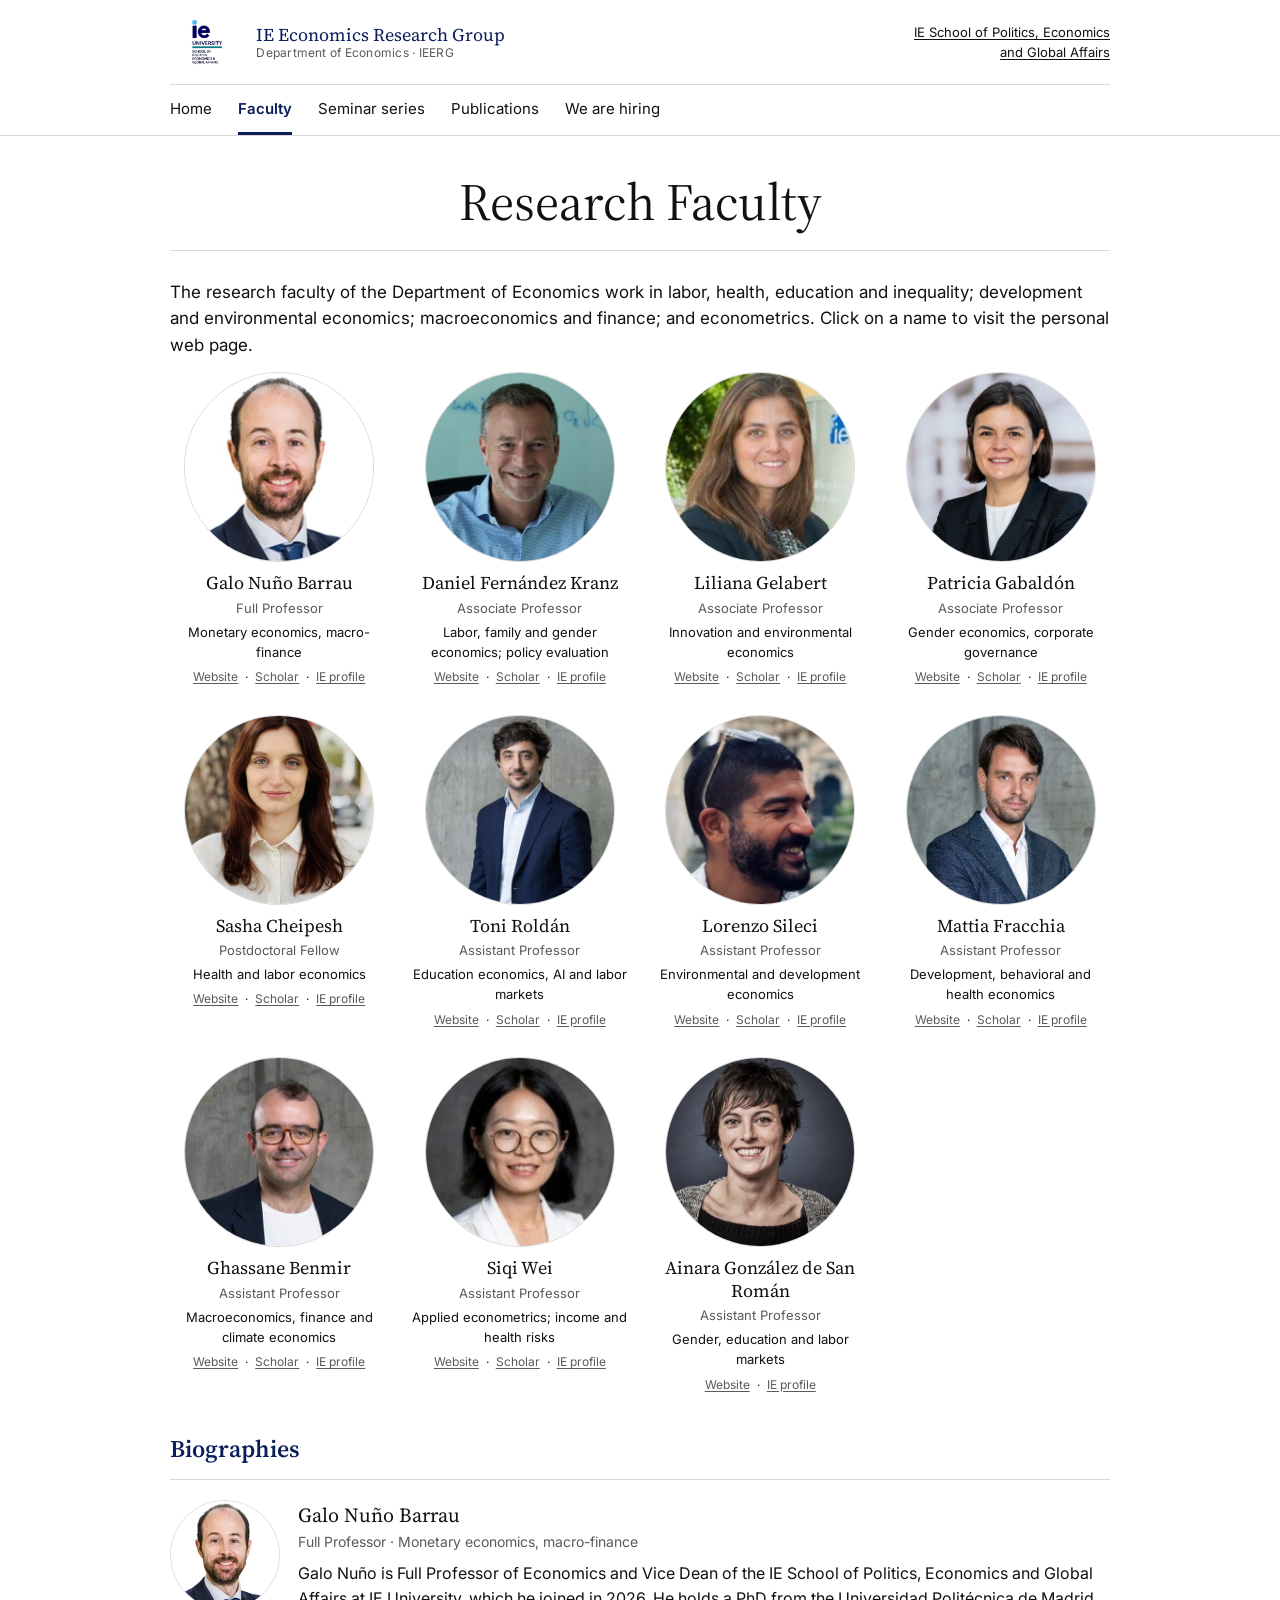
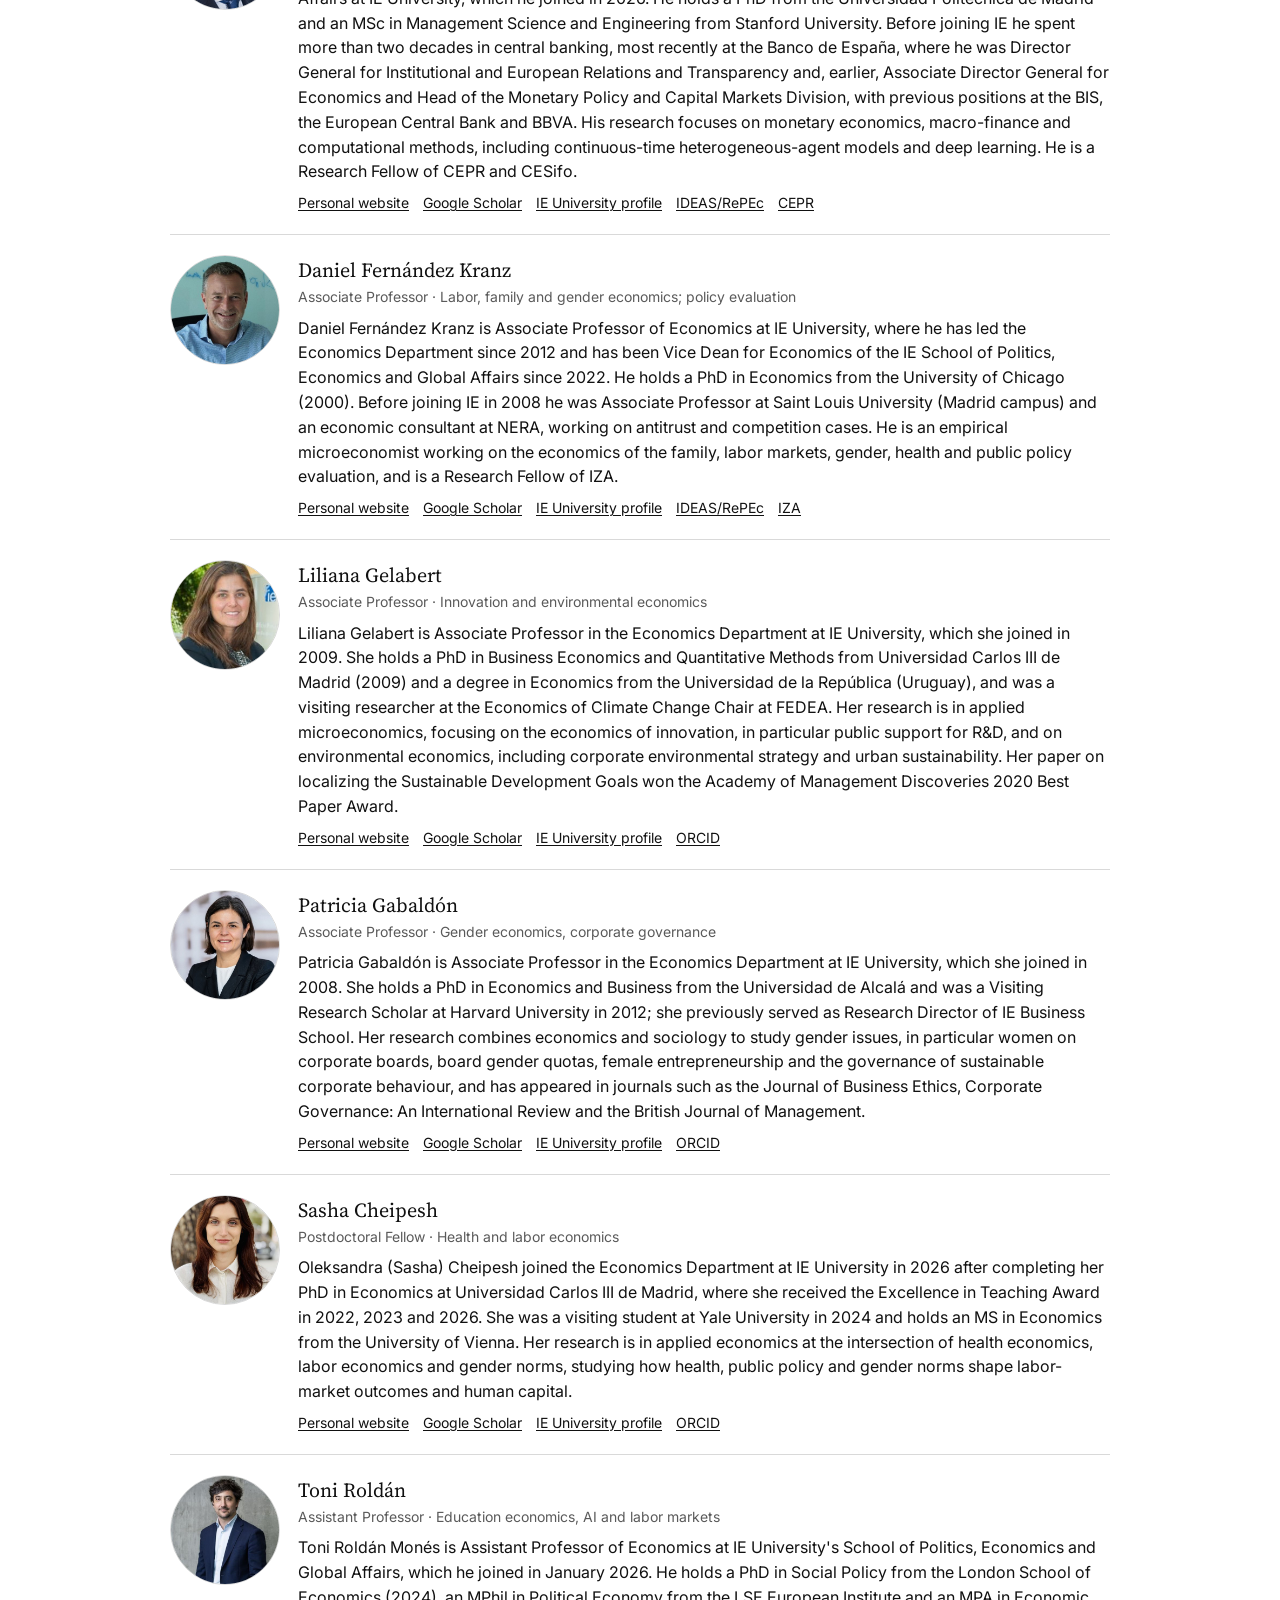
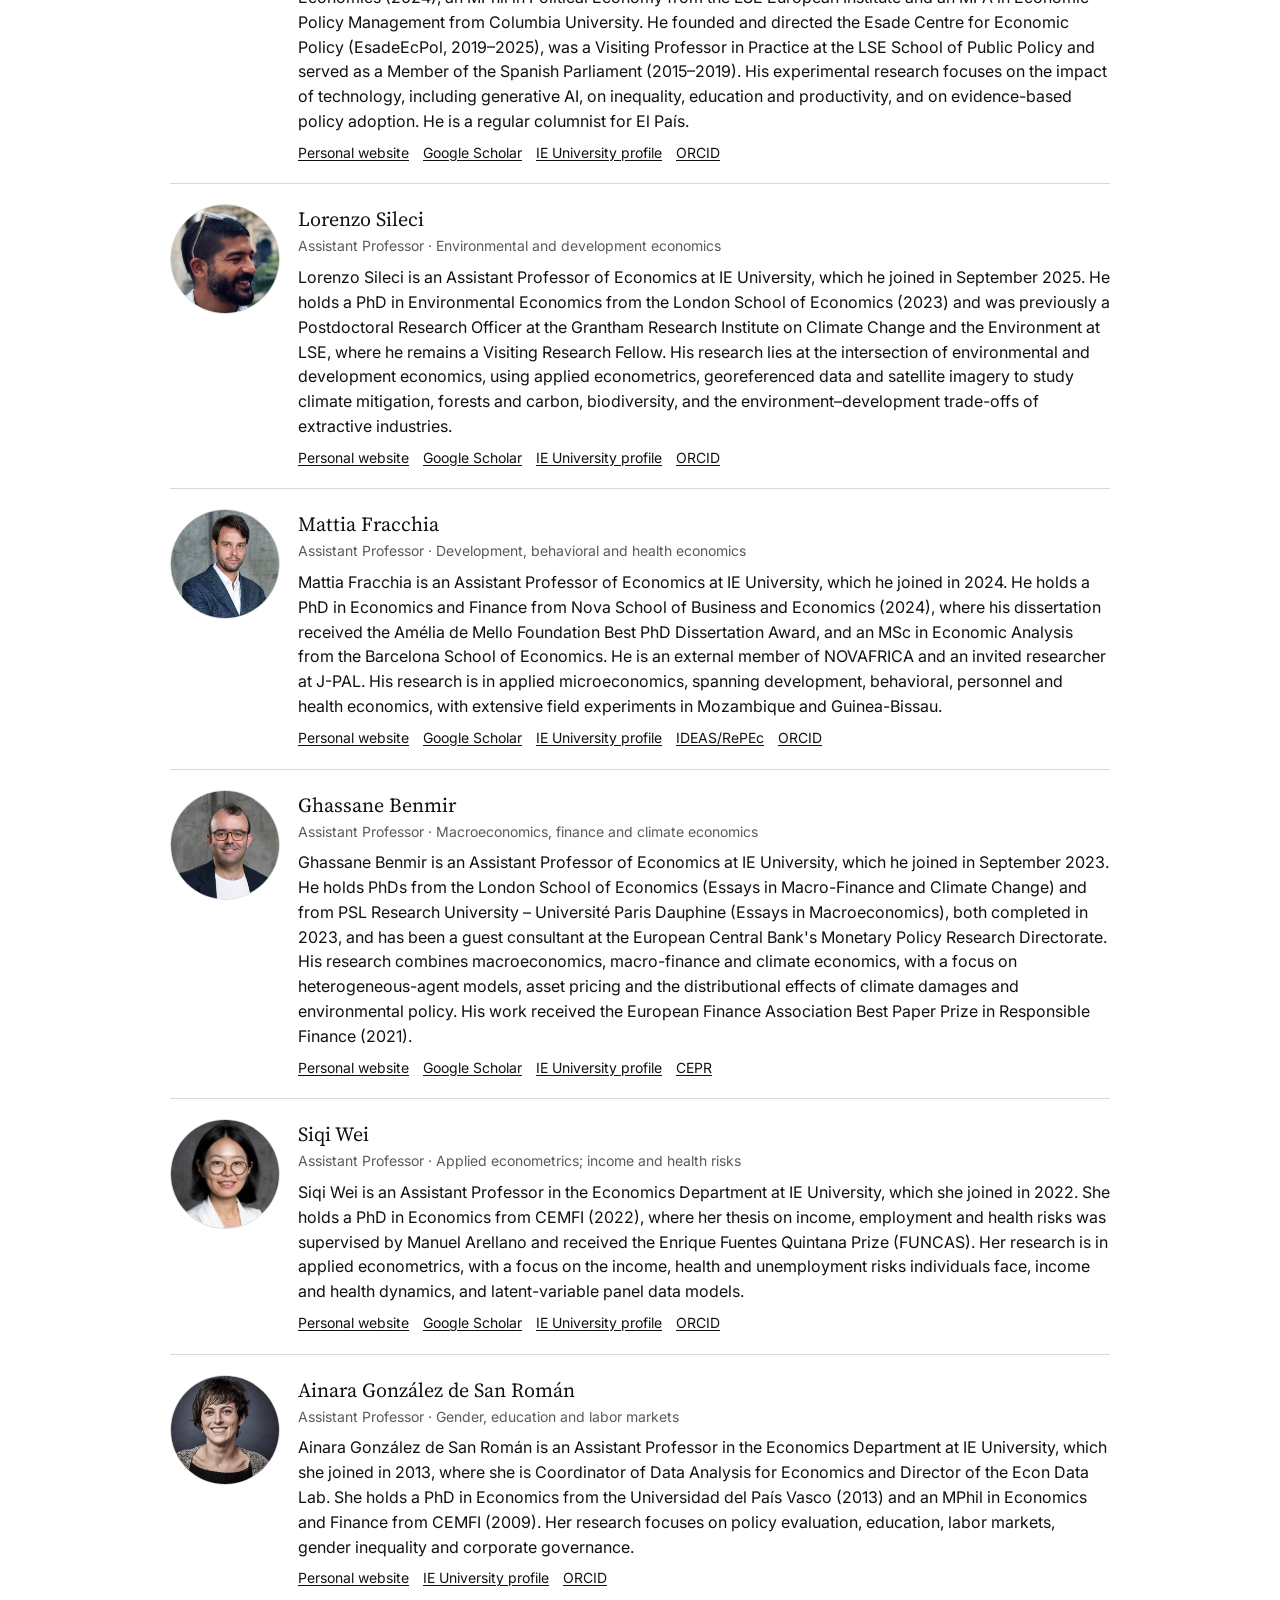
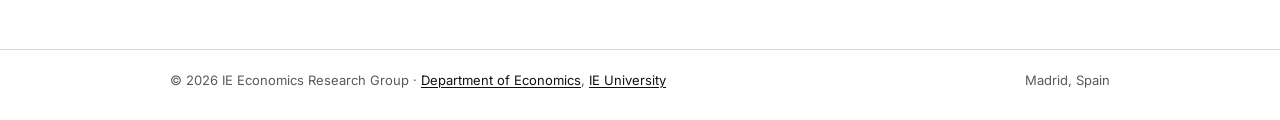
==== docs/faculty.html @ 6f6673dc "IEERG web site: faculty, seminar series, publications, hiring Co-Authored-By: Claude Fable 5.1 <nore" ====
<!DOCTYPE html>
<html lang="en">
<head>
<meta charset="utf-8">
<meta name="viewport" content="width=device-width, initial-scale=1">
<title>Faculty | IEERG</title>
<meta name="description" content="IE Economics Research Group (IEERG), Department of Economics, IE University School of Politics, Economics and Global Affairs, Madrid.">
<link rel="preconnect" href="https://fonts.googleapis.com">
<link href="https://fonts.googleapis.com/css2?family=Source+Serif+4:wght@400;600&family=Inter:wght@400;600&display=swap" rel="stylesheet">
<link rel="stylesheet" href="style.css">
</head>
<body>
<header class="top">
  <div class="wrap">
    <div class="topbar">
      <a class="brand" href="index.html">
        <img src="img/ie-logo.jpg" alt="IE University, School of Politics, Economics and Global Affairs">
        <span class="name">IE Economics Research Group<small>Department of Economics · IEERG</small></span>
      </a>
      <div class="school-link"><a href="https://www.ie.edu/school-politics-economics-global-affairs/" target="_blank" rel="noopener">IE School of Politics, Economics and Global Affairs</a></div>
    </div>
    <nav class="main"><ul><li><a href="index.html">Home</a></li><li><a href="faculty.html" class="active">Faculty</a></li><li><a href="seminars.html">Seminar series</a></li><li><a href="publications.html">Publications</a></li><li><a href="hiring.html">We are hiring</a></li></ul></nav>
  </div>
</header>
<main>
  <div class="wrap">

    <h1 class="page-title">Research Faculty</h1>
    <hr>
    <p class="lead">The research faculty of the Department of Economics work in labor, health, education and inequality;
    development and environmental economics; macroeconomics and finance; and econometrics.
    Click on a name to visit the personal web page.</p>
    <div class="faculty-grid">
      <div class="person">
        <a href="#galo-nuno-barrau"><img src="img/galo-nuno-barrau.jpg" alt="Galo Nuño Barrau"></a>
        <div class="pname"><a href="https://www.galonuno.com/" target="_blank" rel="noopener">Galo Nuño Barrau</a></div>
        <div class="ptitle">Full Professor</div>
        <div class="pfields">Monetary economics, macro-finance</div>
        <div class="plinks"><a href="https://www.galonuno.com/" target="_blank" rel="noopener">Website</a> · <a href="https://scholar.google.com/citations?user=4KNkPi0AAAAJ" target="_blank" rel="noopener">Scholar</a> · <a href="https://www.ie.edu/university/about/faculty/galo-nuno/" target="_blank" rel="noopener">IE profile</a></div>
      </div>
      <div class="person">
        <a href="#daniel-fernandez-kranz"><img src="img/daniel-fernandez-kranz.jpg" alt="Daniel Fernández Kranz"></a>
        <div class="pname"><a href="https://sites.google.com/view/danielfernandezkranz/home" target="_blank" rel="noopener">Daniel Fernández Kranz</a></div>
        <div class="ptitle">Associate Professor</div>
        <div class="pfields">Labor, family and gender economics; policy evaluation</div>
        <div class="plinks"><a href="https://sites.google.com/view/danielfernandezkranz/home" target="_blank" rel="noopener">Website</a> · <a href="https://scholar.google.com/citations?user=xUuqxsMAAAAJ" target="_blank" rel="noopener">Scholar</a> · <a href="https://www.ie.edu/university/about/faculty/daniel-fernandez-kranz/" target="_blank" rel="noopener">IE profile</a></div>
      </div>
      <div class="person">
        <a href="#liliana-gelabert"><img src="img/liliana-gelabert.jpg" alt="Liliana Gelabert"></a>
        <div class="pname"><a href="https://www.ie.edu/university/about/faculty/liliana-gelabert-crespo/" target="_blank" rel="noopener">Liliana Gelabert</a></div>
        <div class="ptitle">Associate Professor</div>
        <div class="pfields">Innovation and environmental economics</div>
        <div class="plinks"><a href="https://www.ie.edu/university/about/faculty/liliana-gelabert-crespo/" target="_blank" rel="noopener">Website</a> · <a href="https://scholar.google.com/citations?user=EoJ4aTsAAAAJ" target="_blank" rel="noopener">Scholar</a> · <a href="https://www.ie.edu/university/about/faculty/liliana-gelabert-crespo/" target="_blank" rel="noopener">IE profile</a></div>
      </div>
      <div class="person">
        <a href="#patricia-gabaldon"><img src="img/patricia-gabaldon.jpg" alt="Patricia Gabaldón"></a>
        <div class="pname"><a href="https://www.ie.edu/university/about/faculty/patricia-gabaldon-quinones/" target="_blank" rel="noopener">Patricia Gabaldón</a></div>
        <div class="ptitle">Associate Professor</div>
        <div class="pfields">Gender economics, corporate governance</div>
        <div class="plinks"><a href="https://www.ie.edu/university/about/faculty/patricia-gabaldon-quinones/" target="_blank" rel="noopener">Website</a> · <a href="https://scholar.google.com/citations?user=gsyEvekAAAAJ" target="_blank" rel="noopener">Scholar</a> · <a href="https://www.ie.edu/university/about/faculty/patricia-gabaldon-quinones/" target="_blank" rel="noopener">IE profile</a></div>
      </div>
      <div class="person">
        <a href="#sasha-cheipesh"><img src="img/sasha-cheipesh.jpg" alt="Sasha Cheipesh"></a>
        <div class="pname"><a href="https://oleksandracheipesh.github.io/ocheipesh.github.io/" target="_blank" rel="noopener">Sasha Cheipesh</a></div>
        <div class="ptitle">Postdoctoral Fellow</div>
        <div class="pfields">Health and labor economics</div>
        <div class="plinks"><a href="https://oleksandracheipesh.github.io/ocheipesh.github.io/" target="_blank" rel="noopener">Website</a> · <a href="https://scholar.google.com/citations?user=YZ6pmQcAAAAJ" target="_blank" rel="noopener">Scholar</a> · <a href="https://www.ie.edu/university/about/faculty/oleksandra-cheipesh/" target="_blank" rel="noopener">IE profile</a></div>
      </div>
      <div class="person">
        <a href="#toni-roldan"><img src="img/toni-roldan.jpg" alt="Toni Roldán"></a>
        <div class="pname"><a href="https://www.toniroldan.eu/" target="_blank" rel="noopener">Toni Roldán</a></div>
        <div class="ptitle">Assistant Professor</div>
        <div class="pfields">Education economics, AI and labor markets</div>
        <div class="plinks"><a href="https://www.toniroldan.eu/" target="_blank" rel="noopener">Website</a> · <a href="https://scholar.google.com/citations?user=JFBRSPAAAAAJ" target="_blank" rel="noopener">Scholar</a> · <a href="https://www.ie.edu/university/about/faculty/antonio-roldan/" target="_blank" rel="noopener">IE profile</a></div>
      </div>
      <div class="person">
        <a href="#lorenzo-sileci"><img src="img/lorenzo-sileci.jpg" alt="Lorenzo Sileci"></a>
        <div class="pname"><a href="https://www.lorenzosileci.com" target="_blank" rel="noopener">Lorenzo Sileci</a></div>
        <div class="ptitle">Assistant Professor</div>
        <div class="pfields">Environmental and development economics</div>
        <div class="plinks"><a href="https://www.lorenzosileci.com" target="_blank" rel="noopener">Website</a> · <a href="https://scholar.google.com/citations?user=X1mSLvcAAAAJ" target="_blank" rel="noopener">Scholar</a> · <a href="https://www.ie.edu/university/about/faculty/lorenzo-sileci/" target="_blank" rel="noopener">IE profile</a></div>
      </div>
      <div class="person">
        <a href="#mattia-fracchia"><img src="img/mattia-fracchia.jpg" alt="Mattia Fracchia"></a>
        <div class="pname"><a href="https://mattiafracchia.com/" target="_blank" rel="noopener">Mattia Fracchia</a></div>
        <div class="ptitle">Assistant Professor</div>
        <div class="pfields">Development, behavioral and health economics</div>
        <div class="plinks"><a href="https://mattiafracchia.com/" target="_blank" rel="noopener">Website</a> · <a href="https://scholar.google.com/citations?user=XiFFVaMAAAAJ" target="_blank" rel="noopener">Scholar</a> · <a href="https://www.ie.edu/university/about/faculty/mattia-fracchia/" target="_blank" rel="noopener">IE profile</a></div>
      </div>
      <div class="person">
        <a href="#ghassane-benmir"><img src="img/ghassane-benmir.jpg" alt="Ghassane Benmir"></a>
        <div class="pname"><a href="https://ghassanebenmir.com/" target="_blank" rel="noopener">Ghassane Benmir</a></div>
        <div class="ptitle">Assistant Professor</div>
        <div class="pfields">Macroeconomics, finance and climate economics</div>
        <div class="plinks"><a href="https://ghassanebenmir.com/" target="_blank" rel="noopener">Website</a> · <a href="https://scholar.google.com/citations?user=0oTwj2wAAAAJ" target="_blank" rel="noopener">Scholar</a> · <a href="https://www.ie.edu/university/about/faculty/ghassane-benmir/" target="_blank" rel="noopener">IE profile</a></div>
      </div>
      <div class="person">
        <a href="#siqi-wei"><img src="img/siqi-wei.jpg" alt="Siqi Wei"></a>
        <div class="pname"><a href="https://sites.google.com/cemfi.edu.es/siqiwei/" target="_blank" rel="noopener">Siqi Wei</a></div>
        <div class="ptitle">Assistant Professor</div>
        <div class="pfields">Applied econometrics; income and health risks</div>
        <div class="plinks"><a href="https://sites.google.com/cemfi.edu.es/siqiwei/" target="_blank" rel="noopener">Website</a> · <a href="https://scholar.google.com/citations?user=C6JQA3gAAAAJ" target="_blank" rel="noopener">Scholar</a> · <a href="https://www.ie.edu/university/about/faculty/siqi-wei-2/" target="_blank" rel="noopener">IE profile</a></div>
      </div>
      <div class="person">
        <a href="#ainara-gonzalez-de-san-roman"><img src="img/ainara-gonzalez-de-san-roman.jpg" alt="Ainara González de San Román"></a>
        <div class="pname"><a href="https://sites.google.com/faculty.ie.edu/ainaragonzalezdesanroman" target="_blank" rel="noopener">Ainara González de San Román</a></div>
        <div class="ptitle">Assistant Professor</div>
        <div class="pfields">Gender, education and labor markets</div>
        <div class="plinks"><a href="https://sites.google.com/faculty.ie.edu/ainaragonzalezdesanroman" target="_blank" rel="noopener">Website</a> · <a href="https://www.ie.edu/university/about/faculty/ainara-gonzalez-de-san-roman/" target="_blank" rel="noopener">IE profile</a></div>
      </div>
    </div>
    <h2>Biographies</h2>
    <div class="bio-list">
      <div class="bio" id="galo-nuno-barrau">
        <img src="img/galo-nuno-barrau.jpg" alt="Galo Nuño Barrau">
        <div>
          <div class="bname">Galo Nuño Barrau</div>
          <div class="btitle">Full Professor · Monetary economics, macro-finance</div>
          <p>Galo Nuño is Full Professor of Economics and Vice Dean of the IE School of Politics, Economics and Global Affairs at IE University, which he joined in 2026. He holds a PhD from the Universidad Politécnica de Madrid and an MSc in Management Science and Engineering from Stanford University. Before joining IE he spent more than two decades in central banking, most recently at the Banco de España, where he was Director General for Institutional and European Relations and Transparency and, earlier, Associate Director General for Economics and Head of the Monetary Policy and Capital Markets Division, with previous positions at the BIS, the European Central Bank and BBVA. His research focuses on monetary economics, macro-finance and computational methods, including continuous-time heterogeneous-agent models and deep learning. He is a Research Fellow of CEPR and CESifo.</p>
          <div class="blinks"><a href="https://www.galonuno.com/" target="_blank" rel="noopener">Personal website</a><a href="https://scholar.google.com/citations?user=4KNkPi0AAAAJ" target="_blank" rel="noopener">Google Scholar</a><a href="https://www.ie.edu/university/about/faculty/galo-nuno/" target="_blank" rel="noopener">IE University profile</a><a href="https://ideas.repec.org/e/pnu38.html" target="_blank" rel="noopener">IDEAS/RePEc</a><a href="https://cepr.org/about/people/galo-nuno" target="_blank" rel="noopener">CEPR</a></div>
        </div>
      </div>
      <div class="bio" id="daniel-fernandez-kranz">
        <img src="img/daniel-fernandez-kranz.jpg" alt="Daniel Fernández Kranz">
        <div>
          <div class="bname">Daniel Fernández Kranz</div>
          <div class="btitle">Associate Professor · Labor, family and gender economics; policy evaluation</div>
          <p>Daniel Fernández Kranz is Associate Professor of Economics at IE University, where he has led the Economics Department since 2012 and has been Vice Dean for Economics of the IE School of Politics, Economics and Global Affairs since 2022. He holds a PhD in Economics from the University of Chicago (2000). Before joining IE in 2008 he was Associate Professor at Saint Louis University (Madrid campus) and an economic consultant at NERA, working on antitrust and competition cases. He is an empirical microeconomist working on the economics of the family, labor markets, gender, health and public policy evaluation, and is a Research Fellow of IZA.</p>
          <div class="blinks"><a href="https://sites.google.com/view/danielfernandezkranz/home" target="_blank" rel="noopener">Personal website</a><a href="https://scholar.google.com/citations?user=xUuqxsMAAAAJ" target="_blank" rel="noopener">Google Scholar</a><a href="https://www.ie.edu/university/about/faculty/daniel-fernandez-kranz/" target="_blank" rel="noopener">IE University profile</a><a href="https://ideas.repec.org/f/pfe501.html" target="_blank" rel="noopener">IDEAS/RePEc</a><a href="https://www.iza.org/person/3464/daniel-fernandez-kranz" target="_blank" rel="noopener">IZA</a></div>
        </div>
      </div>
      <div class="bio" id="liliana-gelabert">
        <img src="img/liliana-gelabert.jpg" alt="Liliana Gelabert">
        <div>
          <div class="bname">Liliana Gelabert</div>
          <div class="btitle">Associate Professor · Innovation and environmental economics</div>
          <p>Liliana Gelabert is Associate Professor in the Economics Department at IE University, which she joined in 2009. She holds a PhD in Business Economics and Quantitative Methods from Universidad Carlos III de Madrid (2009) and a degree in Economics from the Universidad de la República (Uruguay), and was a visiting researcher at the Economics of Climate Change Chair at FEDEA. Her research is in applied microeconomics, focusing on the economics of innovation, in particular public support for R&amp;D, and on environmental economics, including corporate environmental strategy and urban sustainability. Her paper on localizing the Sustainable Development Goals won the Academy of Management Discoveries 2020 Best Paper Award.</p>
          <div class="blinks"><a href="https://www.ie.edu/university/about/faculty/liliana-gelabert-crespo/" target="_blank" rel="noopener">Personal website</a><a href="https://scholar.google.com/citations?user=EoJ4aTsAAAAJ" target="_blank" rel="noopener">Google Scholar</a><a href="https://www.ie.edu/university/about/faculty/liliana-gelabert-crespo/" target="_blank" rel="noopener">IE University profile</a><a href="https://orcid.org/0000-0003-4822-0128" target="_blank" rel="noopener">ORCID</a></div>
        </div>
      </div>
      <div class="bio" id="patricia-gabaldon">
        <img src="img/patricia-gabaldon.jpg" alt="Patricia Gabaldón">
        <div>
          <div class="bname">Patricia Gabaldón</div>
          <div class="btitle">Associate Professor · Gender economics, corporate governance</div>
          <p>Patricia Gabaldón is Associate Professor in the Economics Department at IE University, which she joined in 2008. She holds a PhD in Economics and Business from the Universidad de Alcalá and was a Visiting Research Scholar at Harvard University in 2012; she previously served as Research Director of IE Business School. Her research combines economics and sociology to study gender issues, in particular women on corporate boards, board gender quotas, female entrepreneurship and the governance of sustainable corporate behaviour, and has appeared in journals such as the Journal of Business Ethics, Corporate Governance: An International Review and the British Journal of Management.</p>
          <div class="blinks"><a href="https://www.ie.edu/university/about/faculty/patricia-gabaldon-quinones/" target="_blank" rel="noopener">Personal website</a><a href="https://scholar.google.com/citations?user=gsyEvekAAAAJ" target="_blank" rel="noopener">Google Scholar</a><a href="https://www.ie.edu/university/about/faculty/patricia-gabaldon-quinones/" target="_blank" rel="noopener">IE University profile</a><a href="https://orcid.org/0000-0002-7443-2661" target="_blank" rel="noopener">ORCID</a></div>
        </div>
      </div>
      <div class="bio" id="sasha-cheipesh">
        <img src="img/sasha-cheipesh.jpg" alt="Sasha Cheipesh">
        <div>
          <div class="bname">Sasha Cheipesh</div>
          <div class="btitle">Postdoctoral Fellow · Health and labor economics</div>
          <p>Oleksandra (Sasha) Cheipesh joined the Economics Department at IE University in 2026 after completing her PhD in Economics at Universidad Carlos III de Madrid, where she received the Excellence in Teaching Award in 2022, 2023 and 2026. She was a visiting student at Yale University in 2024 and holds an MS in Economics from the University of Vienna. Her research is in applied economics at the intersection of health economics, labor economics and gender norms, studying how health, public policy and gender norms shape labor-market outcomes and human capital.</p>
          <div class="blinks"><a href="https://oleksandracheipesh.github.io/ocheipesh.github.io/" target="_blank" rel="noopener">Personal website</a><a href="https://scholar.google.com/citations?user=YZ6pmQcAAAAJ" target="_blank" rel="noopener">Google Scholar</a><a href="https://www.ie.edu/university/about/faculty/oleksandra-cheipesh/" target="_blank" rel="noopener">IE University profile</a><a href="https://orcid.org/0000-0001-8873-4356" target="_blank" rel="noopener">ORCID</a></div>
        </div>
      </div>
      <div class="bio" id="toni-roldan">
        <img src="img/toni-roldan.jpg" alt="Toni Roldán">
        <div>
          <div class="bname">Toni Roldán</div>
          <div class="btitle">Assistant Professor · Education economics, AI and labor markets</div>
          <p>Toni Roldán Monés is Assistant Professor of Economics at IE University&#x27;s School of Politics, Economics and Global Affairs, which he joined in January 2026. He holds a PhD in Social Policy from the London School of Economics (2024), an MPhil in Political Economy from the LSE European Institute and an MPA in Economic Policy Management from Columbia University. He founded and directed the Esade Centre for Economic Policy (EsadeEcPol, 2019–2025), was a Visiting Professor in Practice at the LSE School of Public Policy and served as a Member of the Spanish Parliament (2015–2019). His experimental research focuses on the impact of technology, including generative AI, on inequality, education and productivity, and on evidence-based policy adoption. He is a regular columnist for El País.</p>
          <div class="blinks"><a href="https://www.toniroldan.eu/" target="_blank" rel="noopener">Personal website</a><a href="https://scholar.google.com/citations?user=JFBRSPAAAAAJ" target="_blank" rel="noopener">Google Scholar</a><a href="https://www.ie.edu/university/about/faculty/antonio-roldan/" target="_blank" rel="noopener">IE University profile</a><a href="https://orcid.org/0009-0006-7535-1747" target="_blank" rel="noopener">ORCID</a></div>
        </div>
      </div>
      <div class="bio" id="lorenzo-sileci">
        <img src="img/lorenzo-sileci.jpg" alt="Lorenzo Sileci">
        <div>
          <div class="bname">Lorenzo Sileci</div>
          <div class="btitle">Assistant Professor · Environmental and development economics</div>
          <p>Lorenzo Sileci is an Assistant Professor of Economics at IE University, which he joined in September 2025. He holds a PhD in Environmental Economics from the London School of Economics (2023) and was previously a Postdoctoral Research Officer at the Grantham Research Institute on Climate Change and the Environment at LSE, where he remains a Visiting Research Fellow. His research lies at the intersection of environmental and development economics, using applied econometrics, georeferenced data and satellite imagery to study climate mitigation, forests and carbon, biodiversity, and the environment–development trade-offs of extractive industries.</p>
          <div class="blinks"><a href="https://www.lorenzosileci.com" target="_blank" rel="noopener">Personal website</a><a href="https://scholar.google.com/citations?user=X1mSLvcAAAAJ" target="_blank" rel="noopener">Google Scholar</a><a href="https://www.ie.edu/university/about/faculty/lorenzo-sileci/" target="_blank" rel="noopener">IE University profile</a><a href="https://orcid.org/0000-0003-4110-9427" target="_blank" rel="noopener">ORCID</a></div>
        </div>
      </div>
      <div class="bio" id="mattia-fracchia">
        <img src="img/mattia-fracchia.jpg" alt="Mattia Fracchia">
        <div>
          <div class="bname">Mattia Fracchia</div>
          <div class="btitle">Assistant Professor · Development, behavioral and health economics</div>
          <p>Mattia Fracchia is an Assistant Professor of Economics at IE University, which he joined in 2024. He holds a PhD in Economics and Finance from Nova School of Business and Economics (2024), where his dissertation received the Amélia de Mello Foundation Best PhD Dissertation Award, and an MSc in Economic Analysis from the Barcelona School of Economics. He is an external member of NOVAFRICA and an invited researcher at J-PAL. His research is in applied microeconomics, spanning development, behavioral, personnel and health economics, with extensive field experiments in Mozambique and Guinea-Bissau.</p>
          <div class="blinks"><a href="https://mattiafracchia.com/" target="_blank" rel="noopener">Personal website</a><a href="https://scholar.google.com/citations?user=XiFFVaMAAAAJ" target="_blank" rel="noopener">Google Scholar</a><a href="https://www.ie.edu/university/about/faculty/mattia-fracchia/" target="_blank" rel="noopener">IE University profile</a><a href="https://ideas.repec.org/f/pfr429.html" target="_blank" rel="noopener">IDEAS/RePEc</a><a href="https://orcid.org/0000-0002-5365-9613" target="_blank" rel="noopener">ORCID</a></div>
        </div>
      </div>
      <div class="bio" id="ghassane-benmir">
        <img src="img/ghassane-benmir.jpg" alt="Ghassane Benmir">
        <div>
          <div class="bname">Ghassane Benmir</div>
          <div class="btitle">Assistant Professor · Macroeconomics, finance and climate economics</div>
          <p>Ghassane Benmir is an Assistant Professor of Economics at IE University, which he joined in September 2023. He holds PhDs from the London School of Economics (Essays in Macro-Finance and Climate Change) and from PSL Research University – Université Paris Dauphine (Essays in Macroeconomics), both completed in 2023, and has been a guest consultant at the European Central Bank&#x27;s Monetary Policy Research Directorate. His research combines macroeconomics, macro-finance and climate economics, with a focus on heterogeneous-agent models, asset pricing and the distributional effects of climate damages and environmental policy. His work received the European Finance Association Best Paper Prize in Responsible Finance (2021).</p>
          <div class="blinks"><a href="https://ghassanebenmir.com/" target="_blank" rel="noopener">Personal website</a><a href="https://scholar.google.com/citations?user=0oTwj2wAAAAJ" target="_blank" rel="noopener">Google Scholar</a><a href="https://www.ie.edu/university/about/faculty/ghassane-benmir/" target="_blank" rel="noopener">IE University profile</a><a href="https://cepr.org/about/people/benmir-ghassane" target="_blank" rel="noopener">CEPR</a></div>
        </div>
      </div>
      <div class="bio" id="siqi-wei">
        <img src="img/siqi-wei.jpg" alt="Siqi Wei">
        <div>
          <div class="bname">Siqi Wei</div>
          <div class="btitle">Assistant Professor · Applied econometrics; income and health risks</div>
          <p>Siqi Wei is an Assistant Professor in the Economics Department at IE University, which she joined in 2022. She holds a PhD in Economics from CEMFI (2022), where her thesis on income, employment and health risks was supervised by Manuel Arellano and received the Enrique Fuentes Quintana Prize (FUNCAS). Her research is in applied econometrics, with a focus on the income, health and unemployment risks individuals face, income and health dynamics, and latent-variable panel data models.</p>
          <div class="blinks"><a href="https://sites.google.com/cemfi.edu.es/siqiwei/" target="_blank" rel="noopener">Personal website</a><a href="https://scholar.google.com/citations?user=C6JQA3gAAAAJ" target="_blank" rel="noopener">Google Scholar</a><a href="https://www.ie.edu/university/about/faculty/siqi-wei-2/" target="_blank" rel="noopener">IE University profile</a><a href="https://orcid.org/0000-0002-8048-3609" target="_blank" rel="noopener">ORCID</a></div>
        </div>
      </div>
      <div class="bio" id="ainara-gonzalez-de-san-roman">
        <img src="img/ainara-gonzalez-de-san-roman.jpg" alt="Ainara González de San Román">
        <div>
          <div class="bname">Ainara González de San Román</div>
          <div class="btitle">Assistant Professor · Gender, education and labor markets</div>
          <p>Ainara González de San Román is an Assistant Professor in the Economics Department at IE University, which she joined in 2013, where she is Coordinator of Data Analysis for Economics and Director of the Econ Data Lab. She holds a PhD in Economics from the Universidad del País Vasco (2013) and an MPhil in Economics and Finance from CEMFI (2009). Her research focuses on policy evaluation, education, labor markets, gender inequality and corporate governance.</p>
          <div class="blinks"><a href="https://sites.google.com/faculty.ie.edu/ainaragonzalezdesanroman" target="_blank" rel="noopener">Personal website</a><a href="https://www.ie.edu/university/about/faculty/ainara-gonzalez-de-san-roman/" target="_blank" rel="noopener">IE University profile</a><a href="https://orcid.org/0000-0002-1736-5941" target="_blank" rel="noopener">ORCID</a></div>
        </div>
      </div>
    </div>

  </div>
</main>
<footer>
  <div class="wrap">
    <span>© 2026 IE Economics Research Group · <a href="https://www.ie.edu/school-politics-economics-global-affairs/faculty/?FACULTY_CATEGORY=17173&ACADEMIC_AREA=29470&page=1" target="_blank" rel="noopener">Department of Economics</a>, <a href="https://www.ie.edu/school-politics-economics-global-affairs/" target="_blank" rel="noopener">IE University</a></span>
    <span>Madrid, Spain</span>
  </div>
</footer>
</body>
</html>
---- docs/style.css ----
/* IE Economics Research Group (IEERG) — site stylesheet */
:root {
  --ink: #111111;
  --muted: #5a5a5a;
  --line: #d9d9d9;
  --navy: #0b1e5b;   /* IE logo navy */
  --teal: #1f9aa0;   /* IE logo teal */
  --bg: #ffffff;
  --bg-soft: #f6f7f9;
  --serif: "Source Serif 4", "Libre Baskerville", Georgia, "Times New Roman", serif;
  --sans: "Inter", "Helvetica Neue", Arial, sans-serif;
}

* { box-sizing: border-box; }
html { -webkit-text-size-adjust: 100%; }
body {
  margin: 0;
  font-family: var(--sans);
  font-size: 16px;
  line-height: 1.55;
  color: var(--ink);
  background: var(--bg);
}
a { color: var(--ink); text-decoration: underline; text-underline-offset: 2px; }
a:hover { color: var(--navy); }

.wrap { max-width: 980px; margin: 0 auto; padding: 0 20px; }

/* Header */
header.top { border-bottom: 1px solid var(--line); }
.topbar {
  display: flex; align-items: center; justify-content: space-between;
  gap: 16px; padding: 14px 0;
}
.brand { display: flex; align-items: center; gap: 12px; text-decoration: none; }
.brand img { height: 56px; width: auto; }
.brand .name { font-family: var(--serif); font-size: 18px; line-height: 1.2; color: var(--navy); }
.brand .name small { display: block; font-family: var(--sans); font-size: 12px; color: var(--muted); letter-spacing: .02em; }
.school-link { font-size: 13px; color: var(--muted); text-align: right; max-width: 220px; }

nav.main { border-top: 1px solid var(--line); }
nav.main ul { list-style: none; margin: 0; padding: 0; display: flex; flex-wrap: wrap; gap: 4px 26px; }
nav.main a {
  display: inline-block; padding: 12px 0; text-decoration: none;
  font-size: 15px; color: var(--ink); border-bottom: 3px solid transparent;
}
nav.main a:hover { color: var(--navy); }
nav.main a.active { color: var(--navy); border-bottom-color: var(--navy); font-weight: 600; }

/* Page title */
h1.page-title {
  font-family: var(--serif); font-weight: 400; text-align: center;
  font-size: clamp(30px, 5.5vw, 52px); line-height: 1.15;
  margin: 36px 0 18px;
}
h1.page-title + hr { border: 0; border-top: 1px solid var(--line); margin: 0 0 28px; }
h2 { font-family: var(--serif); font-weight: 600; font-size: 24px; margin: 36px 0 12px; color: var(--navy); }
h3 { font-size: 17px; margin: 22px 0 8px; }
p { margin: 0 0 14px; }
.lead { font-size: 17px; }
.muted { color: var(--muted); }
.note { font-size: 14px; color: var(--muted); }

main { padding-bottom: 40px; }

/* Home two-column */
.home-grid { display: grid; grid-template-columns: 1.3fr 1fr; gap: 36px; align-items: start; }
.home-grid figure { margin: 0; }
.home-grid figure img { width: 100%; height: auto; border: 1px solid var(--line); }
.home-grid figcaption { font-size: 13px; color: var(--muted); margin-top: 6px; }
.next-talk { background: var(--bg-soft); border-left: 4px solid var(--teal); padding: 14px 18px; margin: 8px 0 20px; }
.next-talk .label { font-size: 12px; text-transform: uppercase; letter-spacing: .08em; color: var(--muted); }
.next-talk .who { font-family: var(--serif); font-size: 20px; }

/* Faculty grid ("orla") */
.faculty-grid {
  display: grid; grid-template-columns: repeat(4, 1fr); gap: 28px 22px; margin-top: 10px;
}
.person { text-align: center; }
.person img {
  width: 100%; max-width: 190px; aspect-ratio: 1 / 1; object-fit: cover;
  border-radius: 50%; border: 1px solid var(--line); display: block; margin: 0 auto 10px;
}
.person .pname { font-family: var(--serif); font-size: 18px; line-height: 1.25; }
.person .pname a { text-decoration: none; }
.person .pname a:hover { text-decoration: underline; }
.person .ptitle { font-size: 13px; color: var(--muted); margin-top: 3px; }
.person .pfields { font-size: 13px; margin-top: 4px; }
.person .plinks { font-size: 12px; margin-top: 6px; }
.person .plinks a { color: var(--muted); margin: 0 4px; }

/* Faculty detail list */
.bio-list { margin-top: 10px; }
.bio { display: grid; grid-template-columns: 110px 1fr; gap: 18px; padding: 20px 0; border-top: 1px solid var(--line); }
.bio img { width: 110px; height: 110px; border-radius: 50%; object-fit: cover; border: 1px solid var(--line); }
.bio .bname { font-family: var(--serif); font-size: 20px; }
.bio .btitle { color: var(--muted); font-size: 14px; margin-bottom: 8px; }
.bio p { margin-bottom: 8px; }
.bio .blinks { font-size: 14px; }
.bio .blinks a { margin-right: 14px; }

/* Seminars */
.logistics { background: var(--bg-soft); padding: 14px 18px; margin-bottom: 20px; }
.talks { list-style: none; padding: 0; margin: 0; }
.talks li { display: grid; grid-template-columns: 180px 1fr; gap: 14px; padding: 10px 0; border-top: 1px solid var(--line); }
.talks li:last-child { border-bottom: 1px solid var(--line); }
.talks .date { color: var(--muted); font-variant-numeric: tabular-nums; }
.talks .speaker { font-family: var(--serif); font-size: 18px; }
.talks .aff { color: var(--muted); }
.talks .host { font-size: 13px; color: var(--muted); }
.talks .internal { font-size: 12px; color: var(--teal); text-transform: uppercase; letter-spacing: .06em; margin-left: 6px; }
.month { font-family: var(--serif); font-size: 20px; margin: 26px 0 6px; color: var(--navy); }

/* Publications */
.pub-year { font-family: var(--serif); font-size: 26px; color: var(--navy); margin: 34px 0 8px; padding-bottom: 4px; border-bottom: 2px solid var(--navy); }
.pubs { list-style: none; padding: 0; margin: 0; }
.pubs li { padding: 9px 0 9px 22px; text-indent: -22px; border-top: 1px solid var(--line); }
.pubs li:last-child { border-bottom: 1px solid var(--line); }
.pubs .t { font-style: italic; }
.pubs .j { font-weight: 600; }
.pubs .ieerg { color: var(--navy); font-weight: 600; }
.pubs .fc { color: var(--teal); font-size: 13px; }

/* Hiring */
.callout { border: 1px solid var(--line); border-left: 4px solid var(--navy); padding: 18px 22px; margin: 16px 0; }

footer { border-top: 1px solid var(--line); padding: 20px 0 30px; font-size: 13px; color: var(--muted); }
footer .wrap { display: flex; flex-wrap: wrap; justify-content: space-between; gap: 8px; }

@media (max-width: 800px) {
  .home-grid { grid-template-columns: 1fr; }
  .faculty-grid { grid-template-columns: repeat(3, 1fr); gap: 22px 14px; }
  .school-link { display: none; }
}
@media (max-width: 560px) {
  .wrap { padding: 0 16px; }
  .faculty-grid { grid-template-columns: repeat(2, 1fr); }
  .bio { grid-template-columns: 80px 1fr; gap: 12px; }
  .bio img { width: 80px; height: 80px; }
  .talks li { grid-template-columns: 1fr; gap: 2px; }
  nav.main ul { gap: 0 18px; }
  nav.main a { font-size: 14px; padding: 10px 0; }
}

/* Hiring facts list */
ul.facts { list-style: none; padding: 0; margin: 0 0 14px; display: grid; grid-template-columns: 1fr 1fr; gap: 4px 20px; font-size: 15px; }
ul.facts li { padding: 4px 0; border-bottom: 1px solid var(--line); }
@media (max-width: 560px) { ul.facts { grid-template-columns: 1fr; } }

.ttl { font-style: italic; margin: 2px 0; }
.next-talk .ttl { font-size: 15px; }
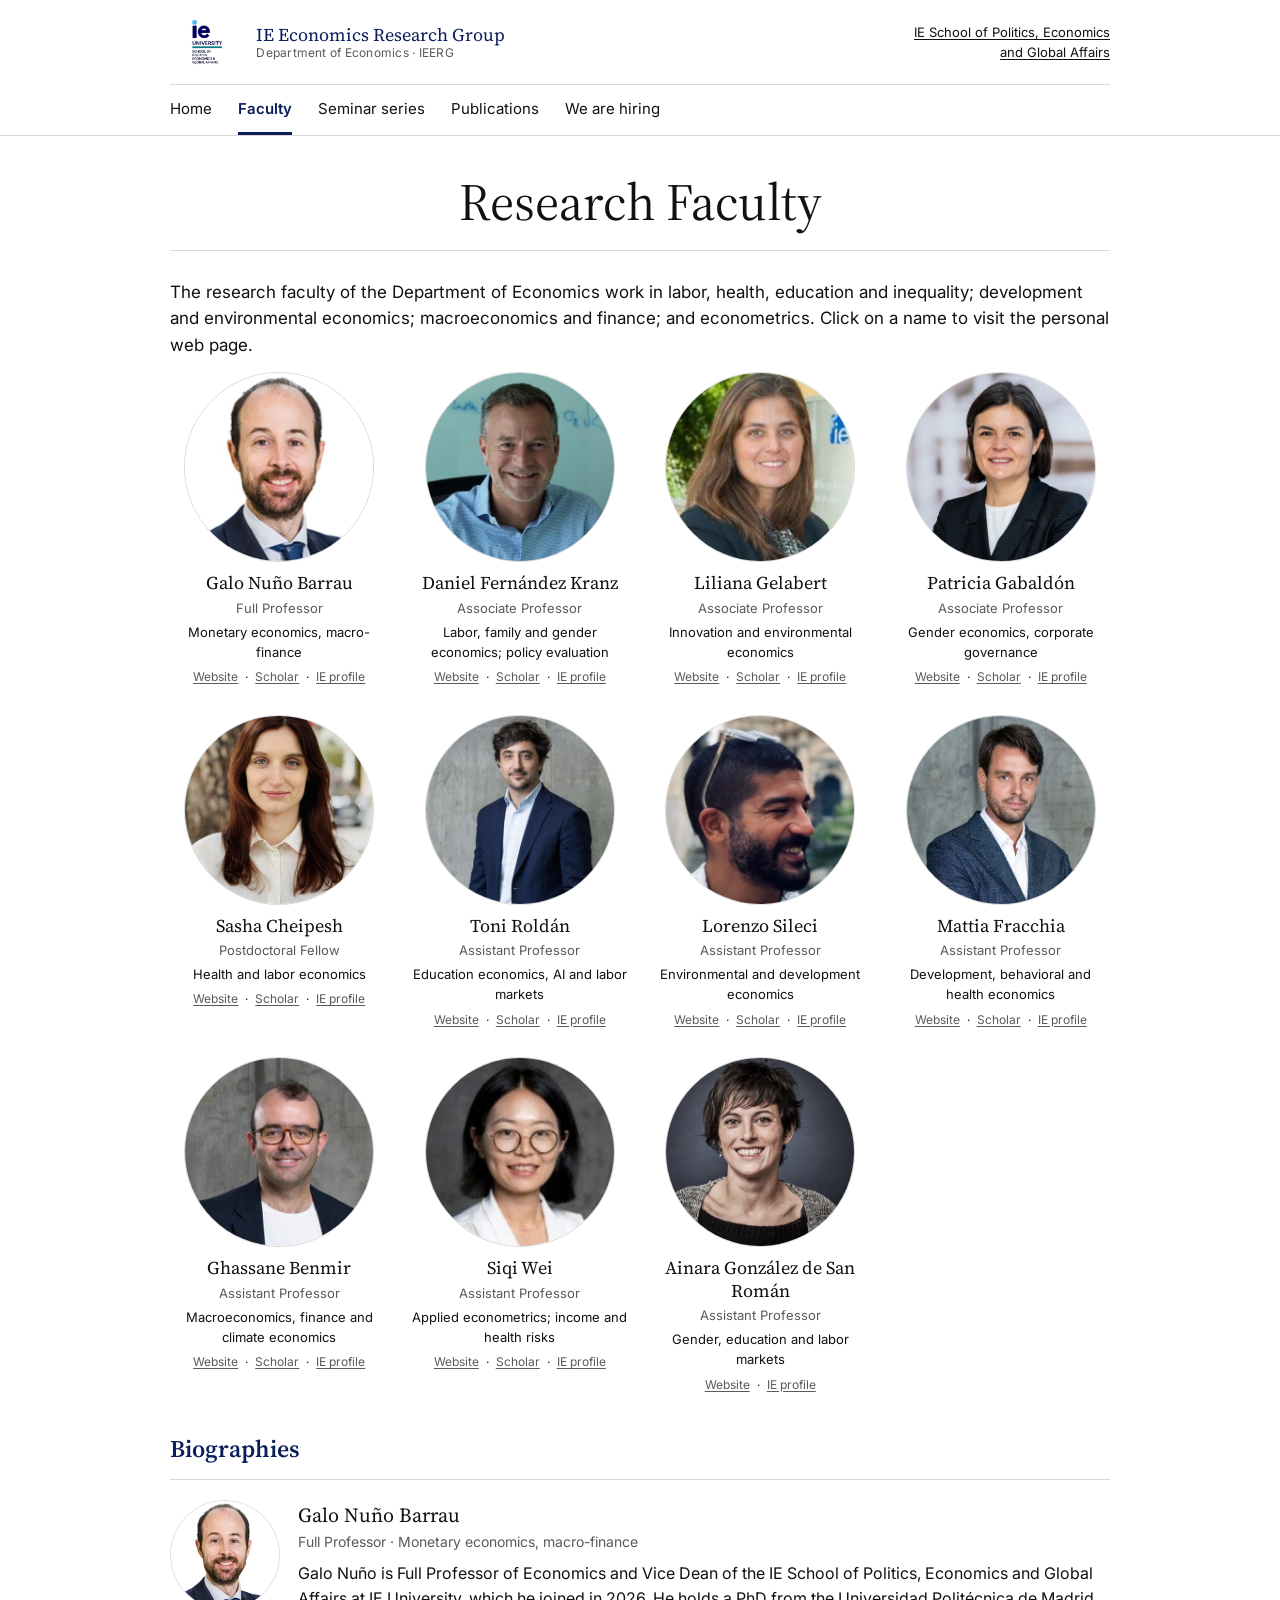
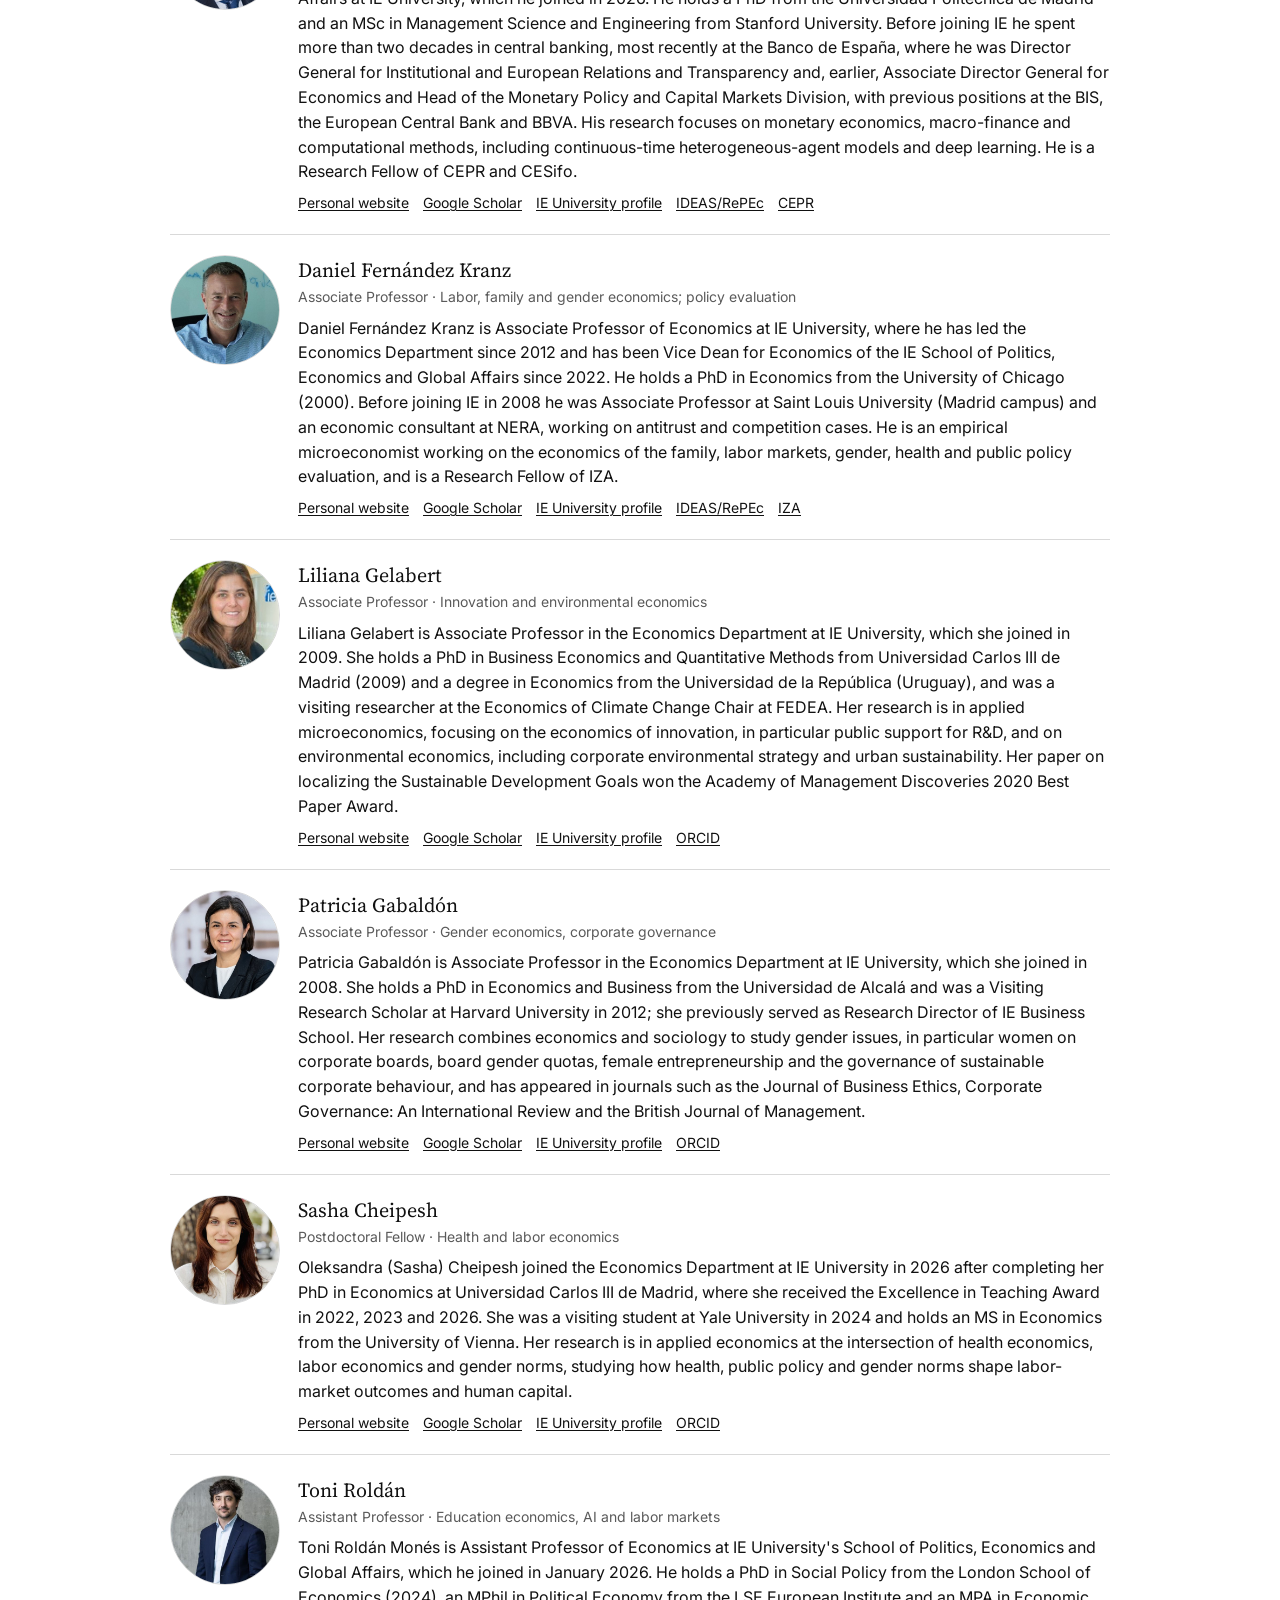
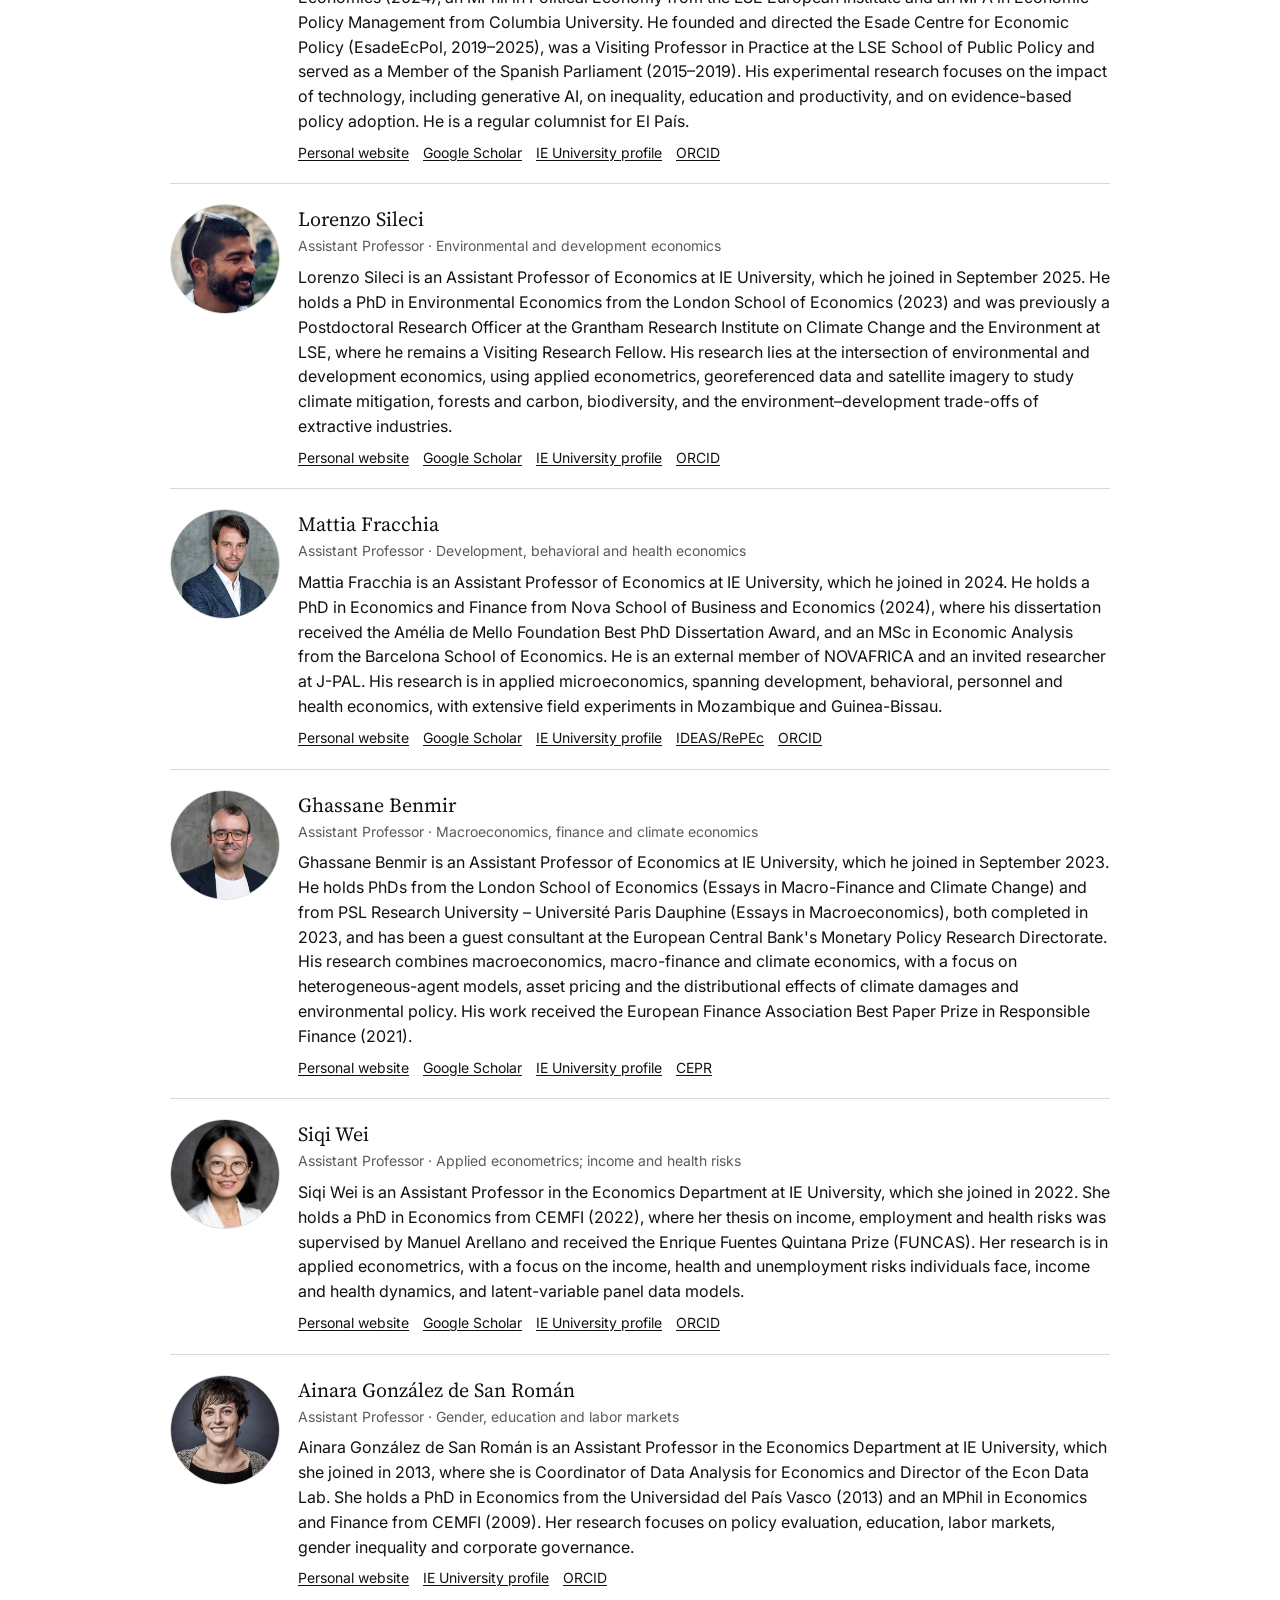
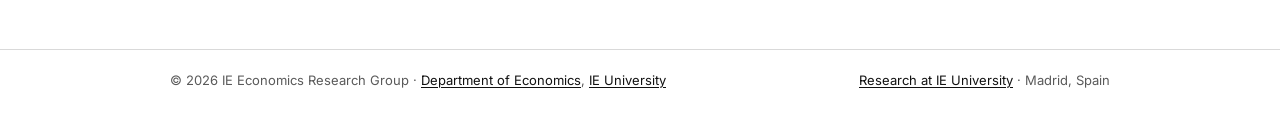
==== commit 569943d9: "Add Liliana Gelabert's personal site and link to IE Research Co-Authored-By: Claude Fable 5.1 <norep" ====
--- a/docs/faculty.html
+++ b/docs/faculty.html
@@ -47,10 +47,10 @@
       </div>
       <div class="person">
         <a href="#liliana-gelabert"><img src="img/liliana-gelabert.jpg" alt="Liliana Gelabert"></a>
-        <div class="pname"><a href="https://www.ie.edu/university/about/faculty/liliana-gelabert-crespo/" target="_blank" rel="noopener">Liliana Gelabert</a></div>
+        <div class="pname"><a href="https://sites.google.com/view/lilianagelabert/home" target="_blank" rel="noopener">Liliana Gelabert</a></div>
         <div class="ptitle">Associate Professor</div>
         <div class="pfields">Innovation and environmental economics</div>
-        <div class="plinks"><a href="https://www.ie.edu/university/about/faculty/liliana-gelabert-crespo/" target="_blank" rel="noopener">Website</a> · <a href="https://scholar.google.com/citations?user=EoJ4aTsAAAAJ" target="_blank" rel="noopener">Scholar</a> · <a href="https://www.ie.edu/university/about/faculty/liliana-gelabert-crespo/" target="_blank" rel="noopener">IE profile</a></div>
+        <div class="plinks"><a href="https://sites.google.com/view/lilianagelabert/home" target="_blank" rel="noopener">Website</a> · <a href="https://scholar.google.com/citations?user=EoJ4aTsAAAAJ" target="_blank" rel="noopener">Scholar</a> · <a href="https://www.ie.edu/university/about/faculty/liliana-gelabert-crespo/" target="_blank" rel="noopener">IE profile</a></div>
       </div>
       <div class="person">
         <a href="#patricia-gabaldon"><img src="img/patricia-gabaldon.jpg" alt="Patricia Gabaldón"></a>
@@ -135,7 +135,7 @@
           <div class="bname">Liliana Gelabert</div>
           <div class="btitle">Associate Professor · Innovation and environmental economics</div>
           <p>Liliana Gelabert is Associate Professor in the Economics Department at IE University, which she joined in 2009. She holds a PhD in Business Economics and Quantitative Methods from Universidad Carlos III de Madrid (2009) and a degree in Economics from the Universidad de la República (Uruguay), and was a visiting researcher at the Economics of Climate Change Chair at FEDEA. Her research is in applied microeconomics, focusing on the economics of innovation, in particular public support for R&amp;D, and on environmental economics, including corporate environmental strategy and urban sustainability. Her paper on localizing the Sustainable Development Goals won the Academy of Management Discoveries 2020 Best Paper Award.</p>
-          <div class="blinks"><a href="https://www.ie.edu/university/about/faculty/liliana-gelabert-crespo/" target="_blank" rel="noopener">Personal website</a><a href="https://scholar.google.com/citations?user=EoJ4aTsAAAAJ" target="_blank" rel="noopener">Google Scholar</a><a href="https://www.ie.edu/university/about/faculty/liliana-gelabert-crespo/" target="_blank" rel="noopener">IE University profile</a><a href="https://orcid.org/0000-0003-4822-0128" target="_blank" rel="noopener">ORCID</a></div>
+          <div class="blinks"><a href="https://sites.google.com/view/lilianagelabert/home" target="_blank" rel="noopener">Personal website</a><a href="https://scholar.google.com/citations?user=EoJ4aTsAAAAJ" target="_blank" rel="noopener">Google Scholar</a><a href="https://www.ie.edu/university/about/faculty/liliana-gelabert-crespo/" target="_blank" rel="noopener">IE University profile</a><a href="https://orcid.org/0000-0003-4822-0128" target="_blank" rel="noopener">ORCID</a></div>
         </div>
       </div>
       <div class="bio" id="patricia-gabaldon">
@@ -217,7 +217,7 @@
 <footer>
   <div class="wrap">
     <span>© 2026 IE Economics Research Group · <a href="https://www.ie.edu/school-politics-economics-global-affairs/faculty/?FACULTY_CATEGORY=17173&ACADEMIC_AREA=29470&page=1" target="_blank" rel="noopener">Department of Economics</a>, <a href="https://www.ie.edu/school-politics-economics-global-affairs/" target="_blank" rel="noopener">IE University</a></span>
-    <span>Madrid, Spain</span>
+    <span><a href="https://www.ie.edu/research/" target="_blank" rel="noopener">Research at IE University</a> · Madrid, Spain</span>
   </div>
 </footer>
 </body>
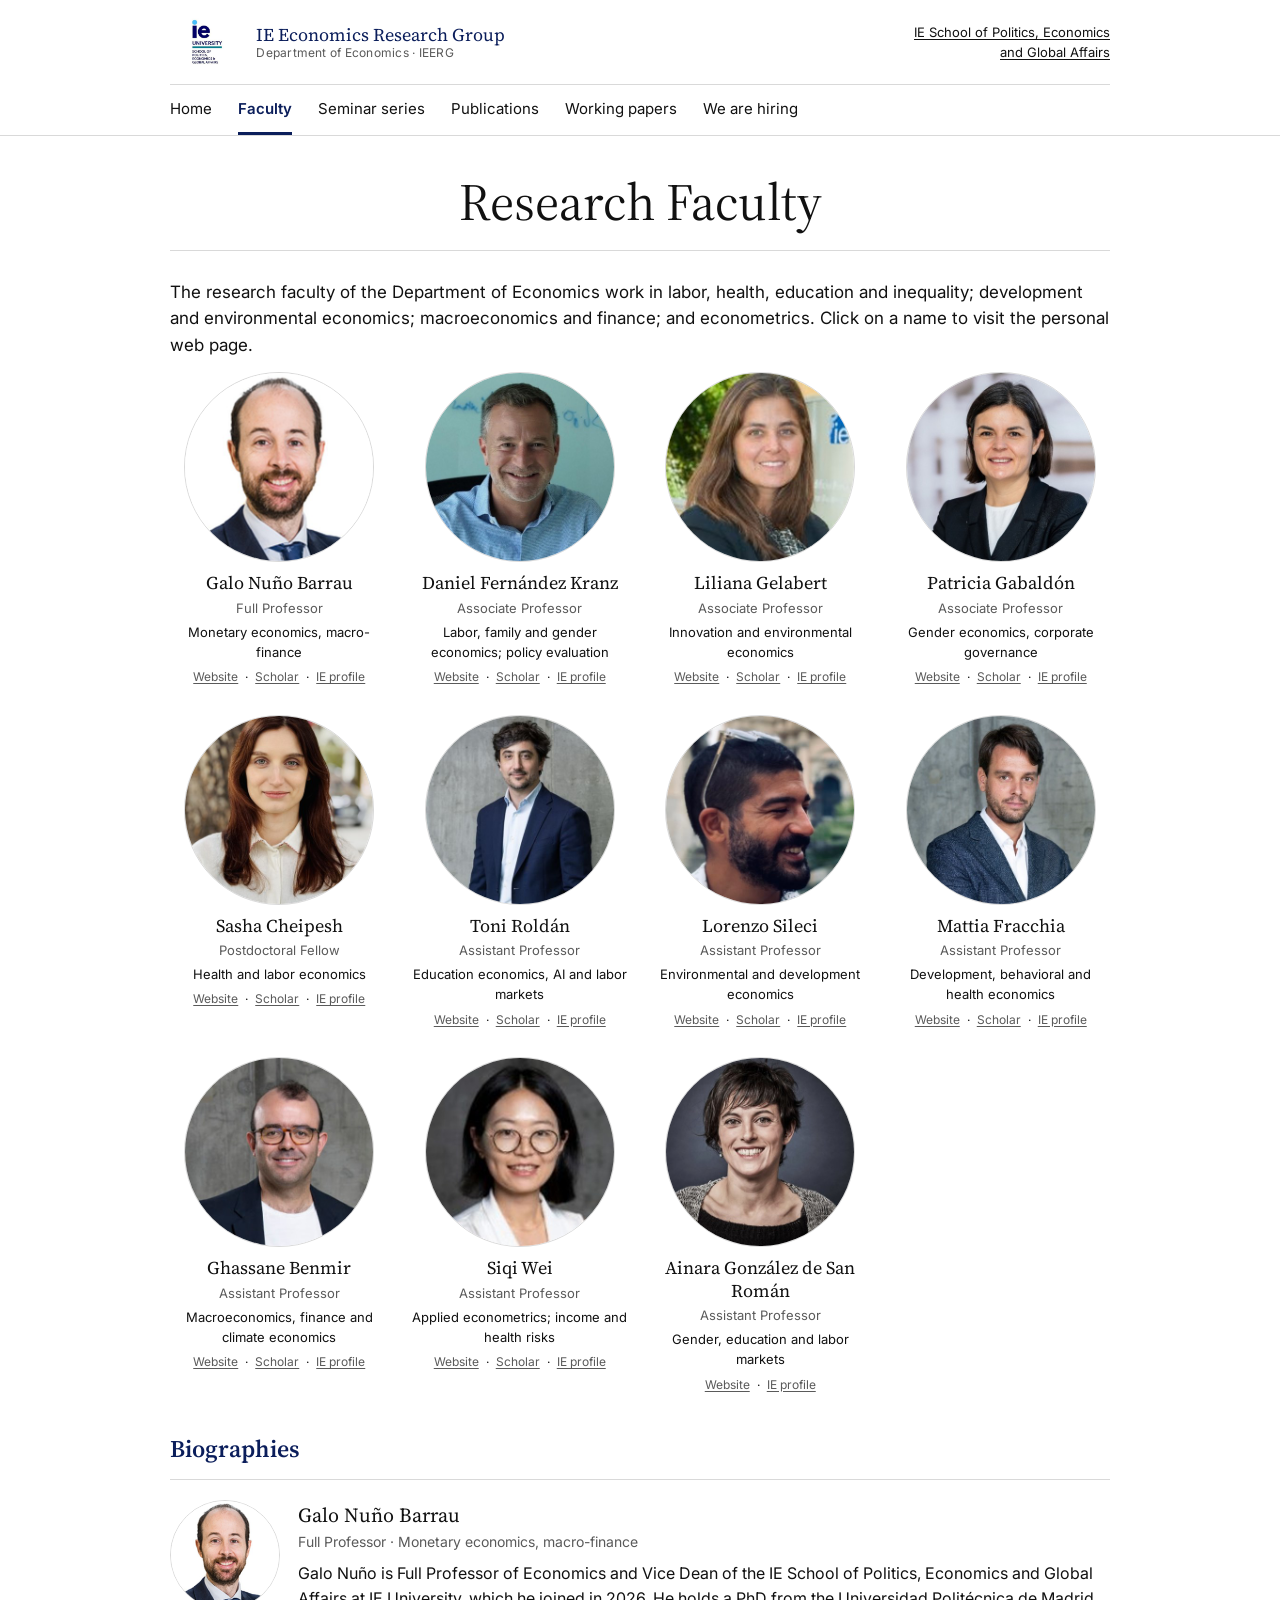
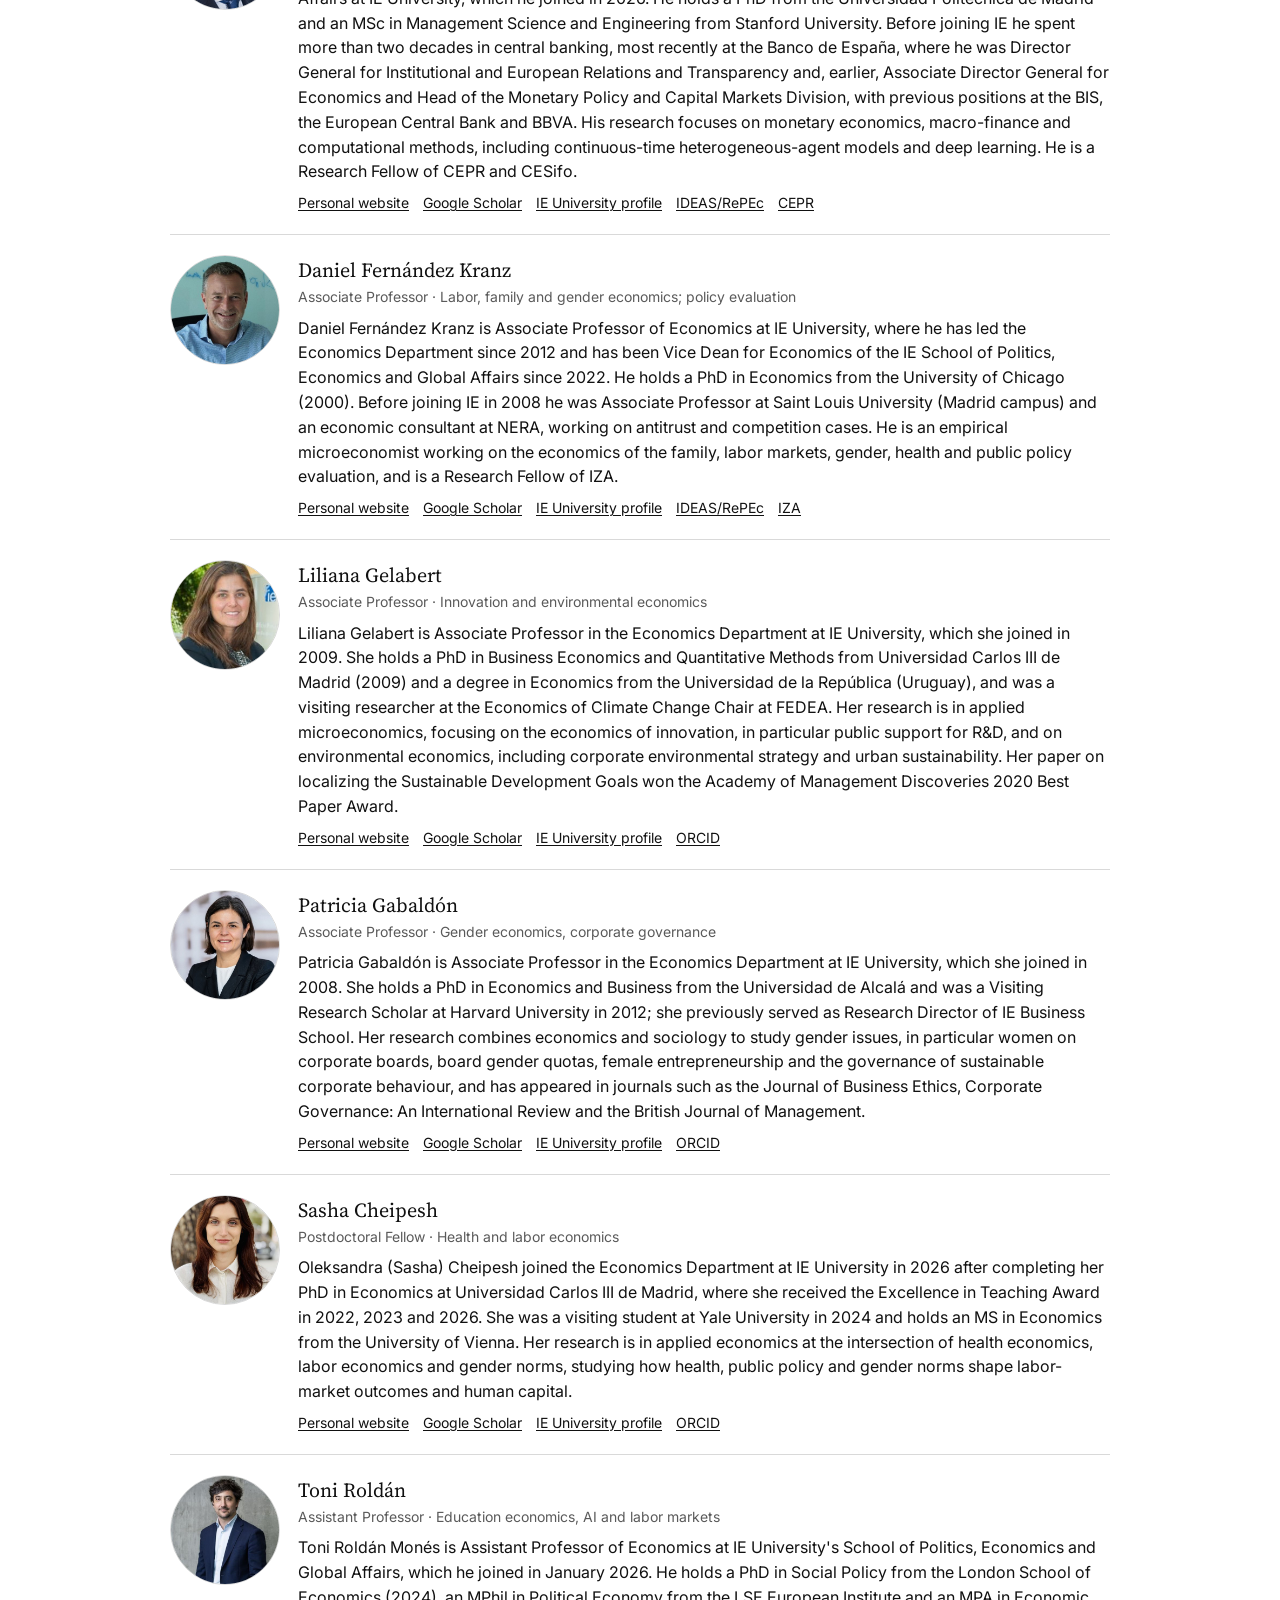
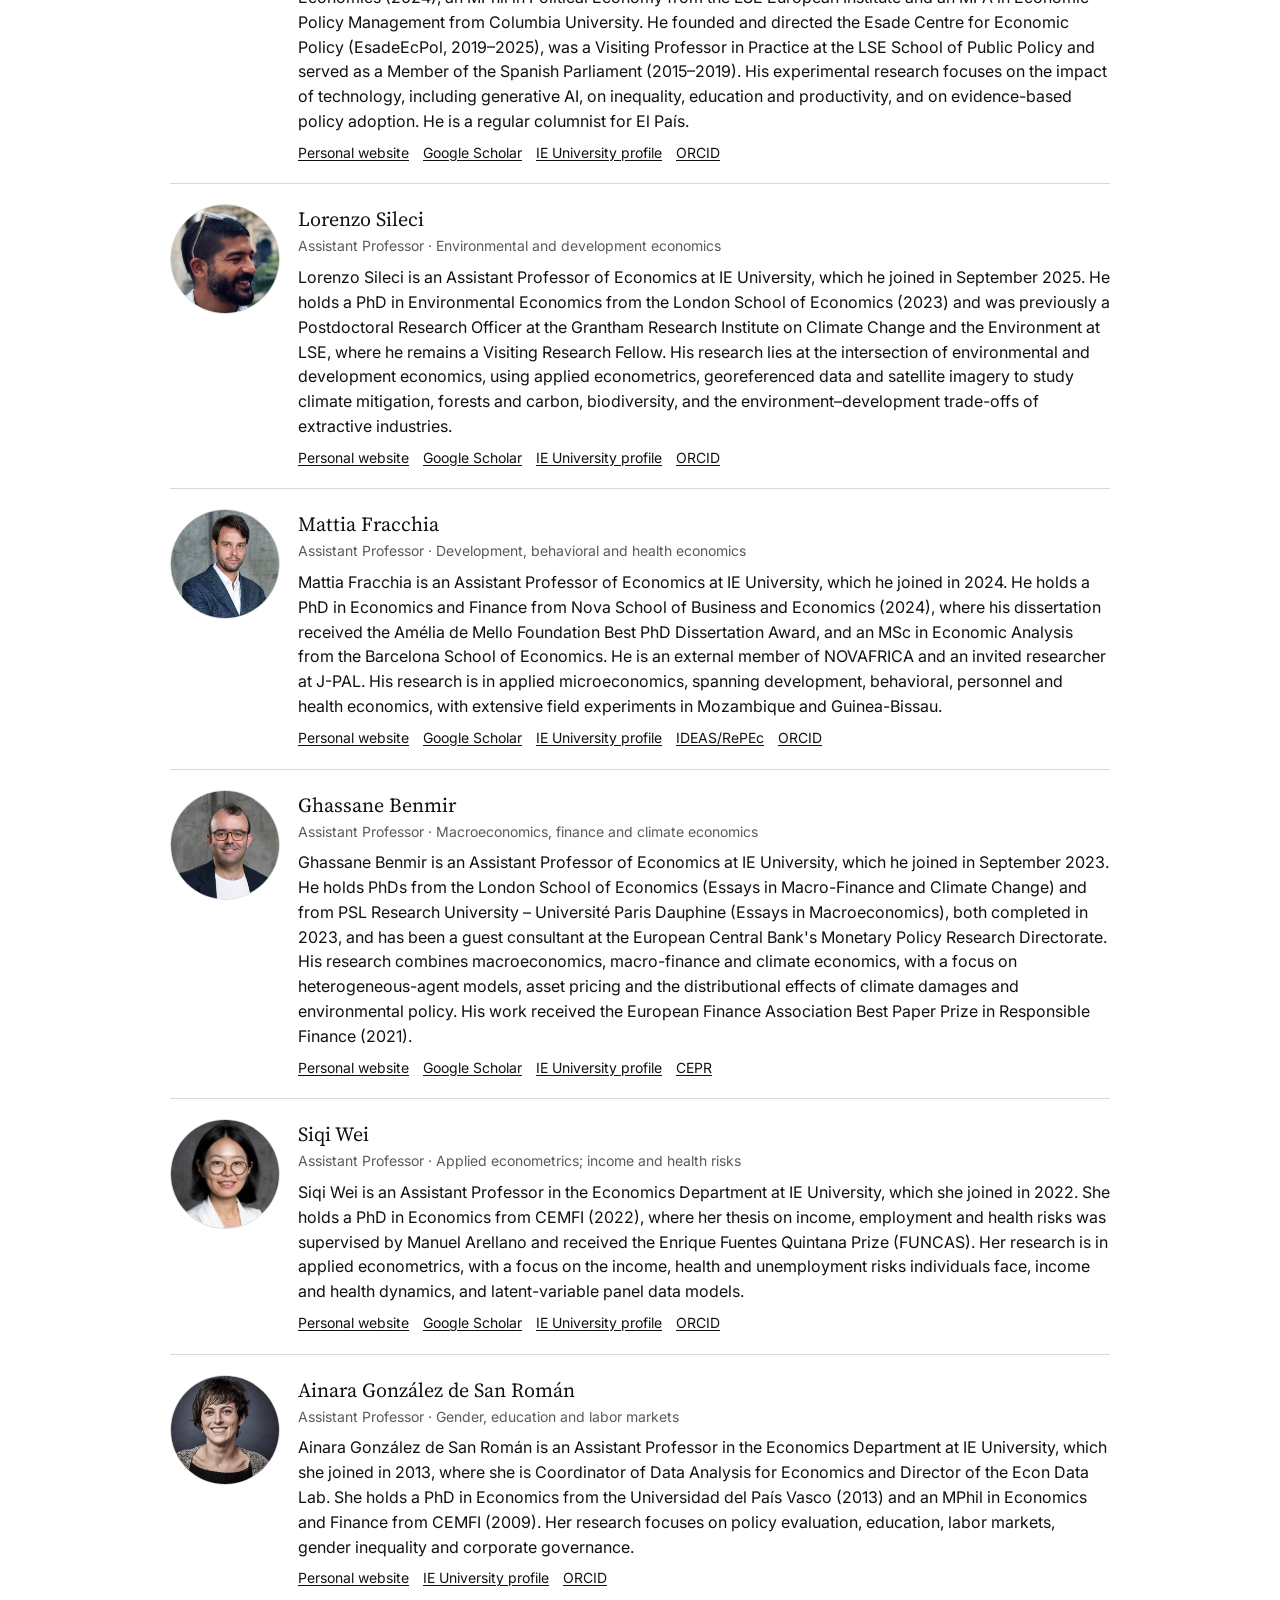
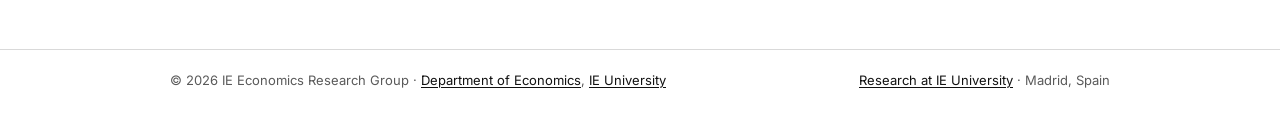
==== commit 91b303d9: "Add Working papers page (current research by topic) Co-Authored-By: Claude Fable 5.1 <noreply@anthro" ====
--- a/docs/faculty.html
+++ b/docs/faculty.html
@@ -19,7 +19,7 @@
       </a>
       <div class="school-link"><a href="https://www.ie.edu/school-politics-economics-global-affairs/" target="_blank" rel="noopener">IE School of Politics, Economics and Global Affairs</a></div>
     </div>
-    <nav class="main"><ul><li><a href="index.html">Home</a></li><li><a href="faculty.html" class="active">Faculty</a></li><li><a href="seminars.html">Seminar series</a></li><li><a href="publications.html">Publications</a></li><li><a href="hiring.html">We are hiring</a></li></ul></nav>
+    <nav class="main"><ul><li><a href="index.html">Home</a></li><li><a href="faculty.html" class="active">Faculty</a></li><li><a href="seminars.html">Seminar series</a></li><li><a href="publications.html">Publications</a></li><li><a href="working-papers.html">Working papers</a></li><li><a href="hiring.html">We are hiring</a></li></ul></nav>
   </div>
 </header>
 <main>
--- a/docs/style.css
+++ b/docs/style.css
@@ -149,3 +149,25 @@
 
 .ttl { font-style: italic; margin: 2px 0; }
 .next-talk .ttl { font-size: 15px; }
+
+/* Calendar subscription box */
+.subscribe { border: 1px solid var(--line); border-left: 4px solid var(--teal); padding: 14px 18px; margin: 0 0 24px; font-size: 15px; }
+.subscribe .sub-links { margin: 10px 0 6px; display: flex; flex-wrap: wrap; gap: 10px; }
+.subscribe .sub-links a { display: inline-block; padding: 6px 14px; border: 1px solid var(--navy); border-radius: 4px; text-decoration: none; color: var(--navy); font-weight: 600; font-size: 14px; }
+.subscribe .sub-links a:hover { background: var(--navy); color: #fff; }
+.subscribe code { font-size: 13px; word-break: break-all; }
+
+/* Working papers */
+ul.toc { list-style: none; padding: 12px 18px; margin: 0 0 10px; background: var(--bg-soft); display: flex; flex-wrap: wrap; gap: 6px 22px; font-size: 14px; }
+ul.toc a { text-decoration: none; color: var(--navy); font-weight: 600; }
+ul.toc a:hover { text-decoration: underline; }
+.wps { list-style: none; padding: 0; margin: 0; }
+.wps li { padding: 14px 0; border-top: 1px solid var(--line); }
+.wps li:last-child { border-bottom: 1px solid var(--line); }
+.wp-title { font-family: var(--serif); font-size: 18px; line-height: 1.3; }
+.wp-title a { text-decoration: none; }
+.wp-title a:hover { text-decoration: underline; }
+.wp-authors { font-size: 15px; margin-top: 3px; }
+.wp-authors .ieerg { color: var(--navy); font-weight: 600; }
+.wp-meta { font-size: 13px; color: var(--muted); margin-top: 2px; }
+.wp-summary { font-size: 14px; color: #333; margin: 6px 0 0; }
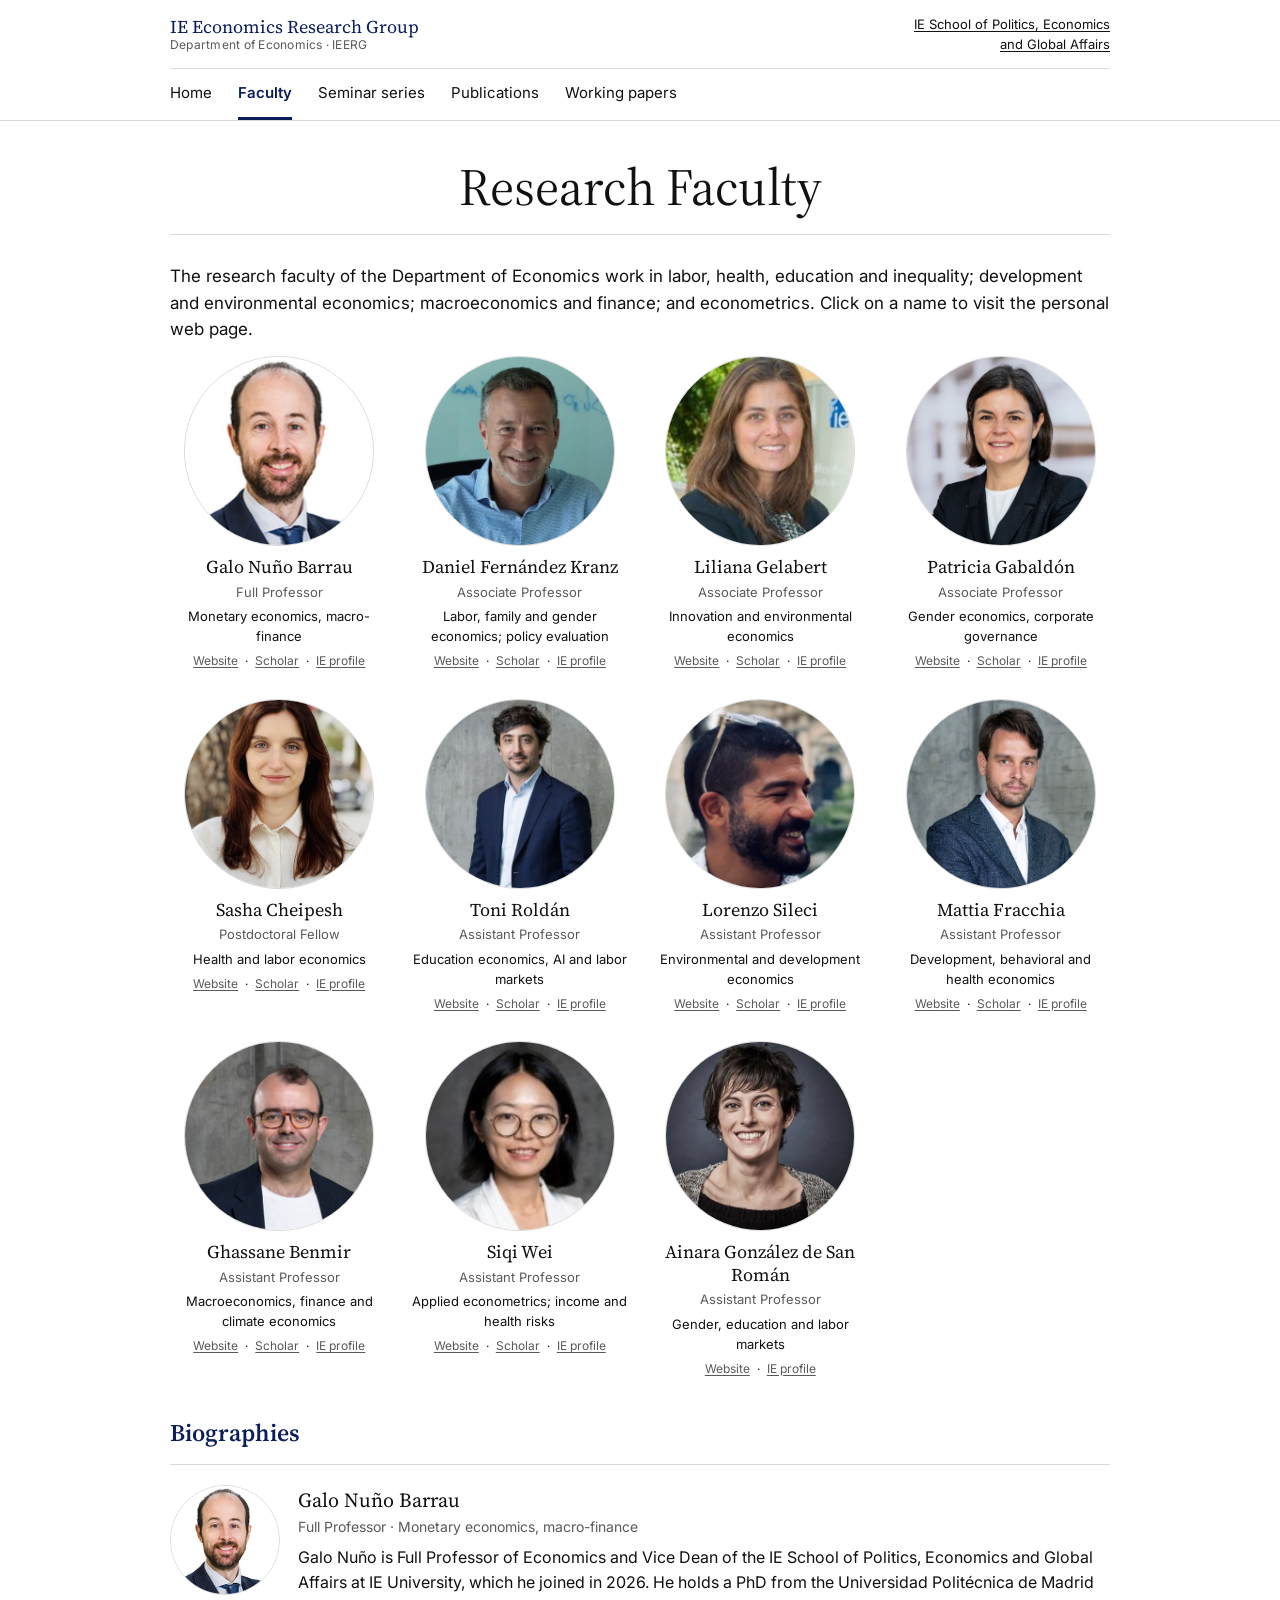
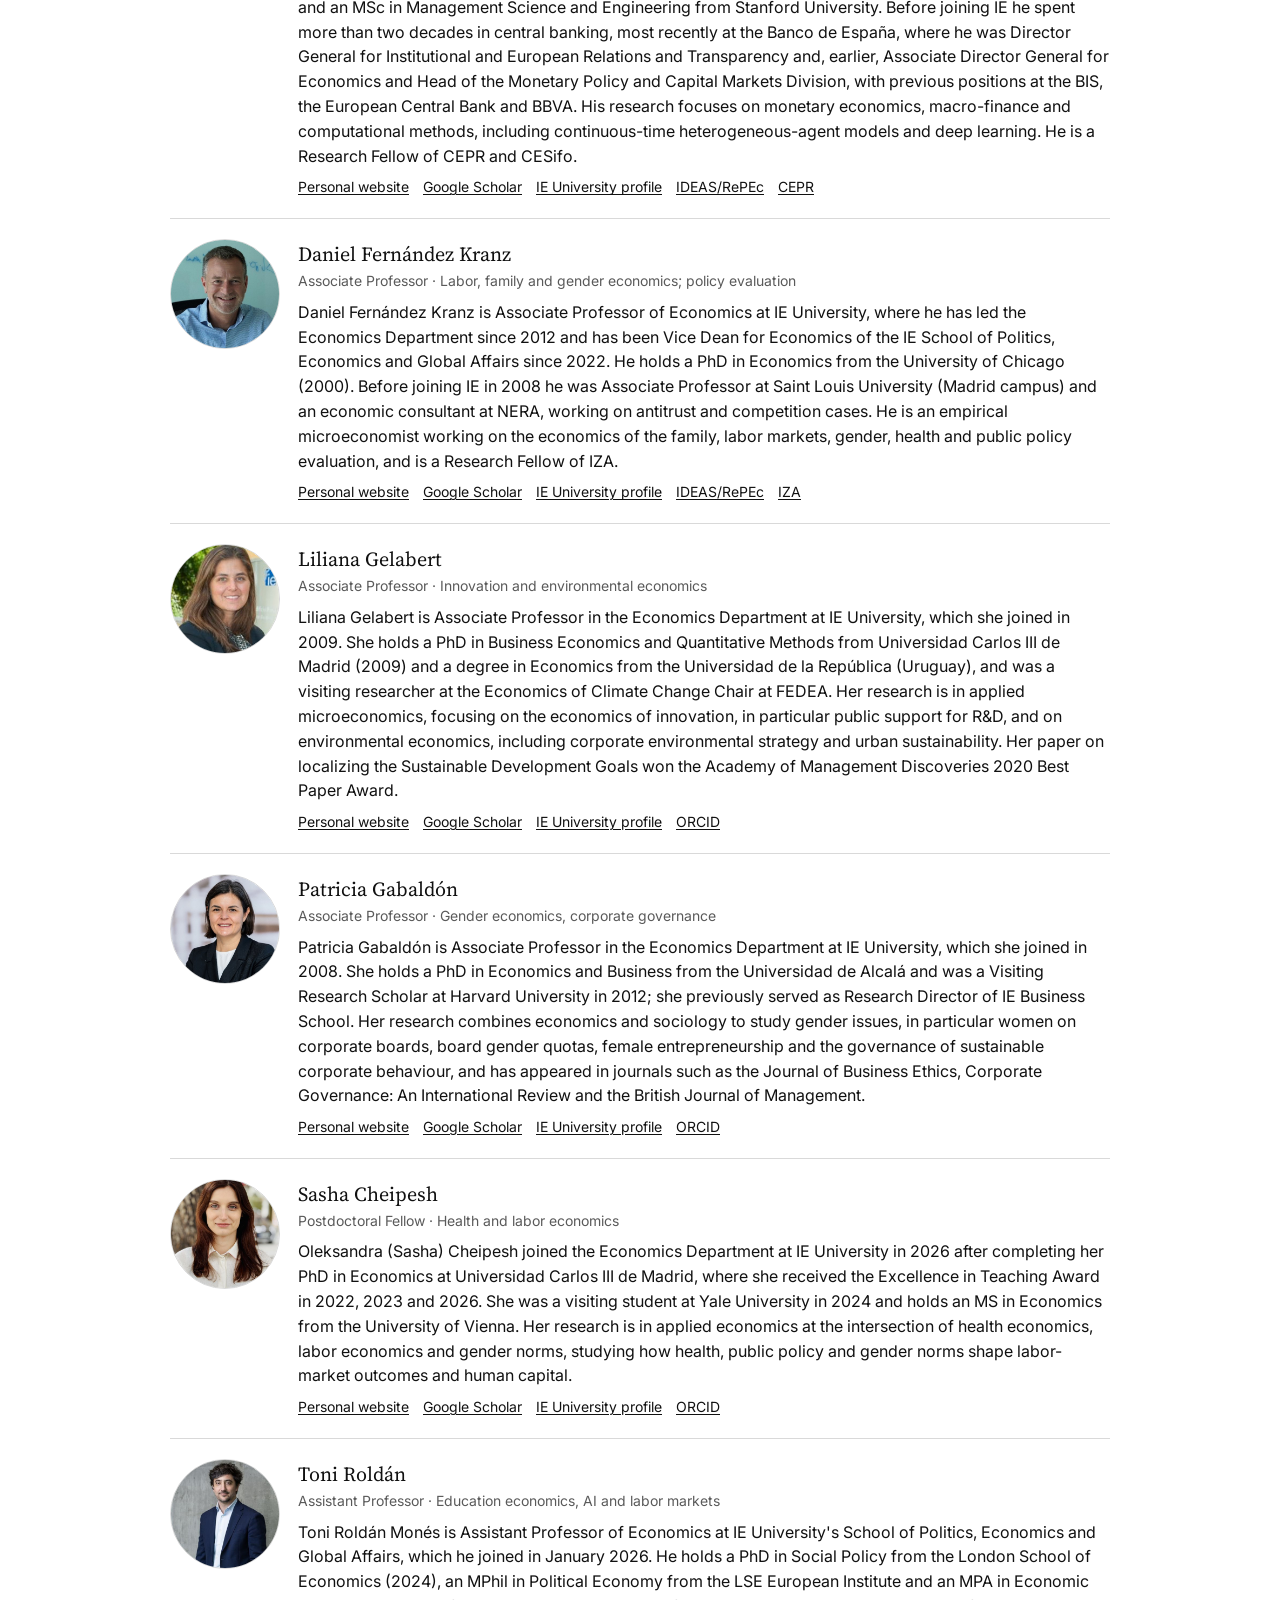
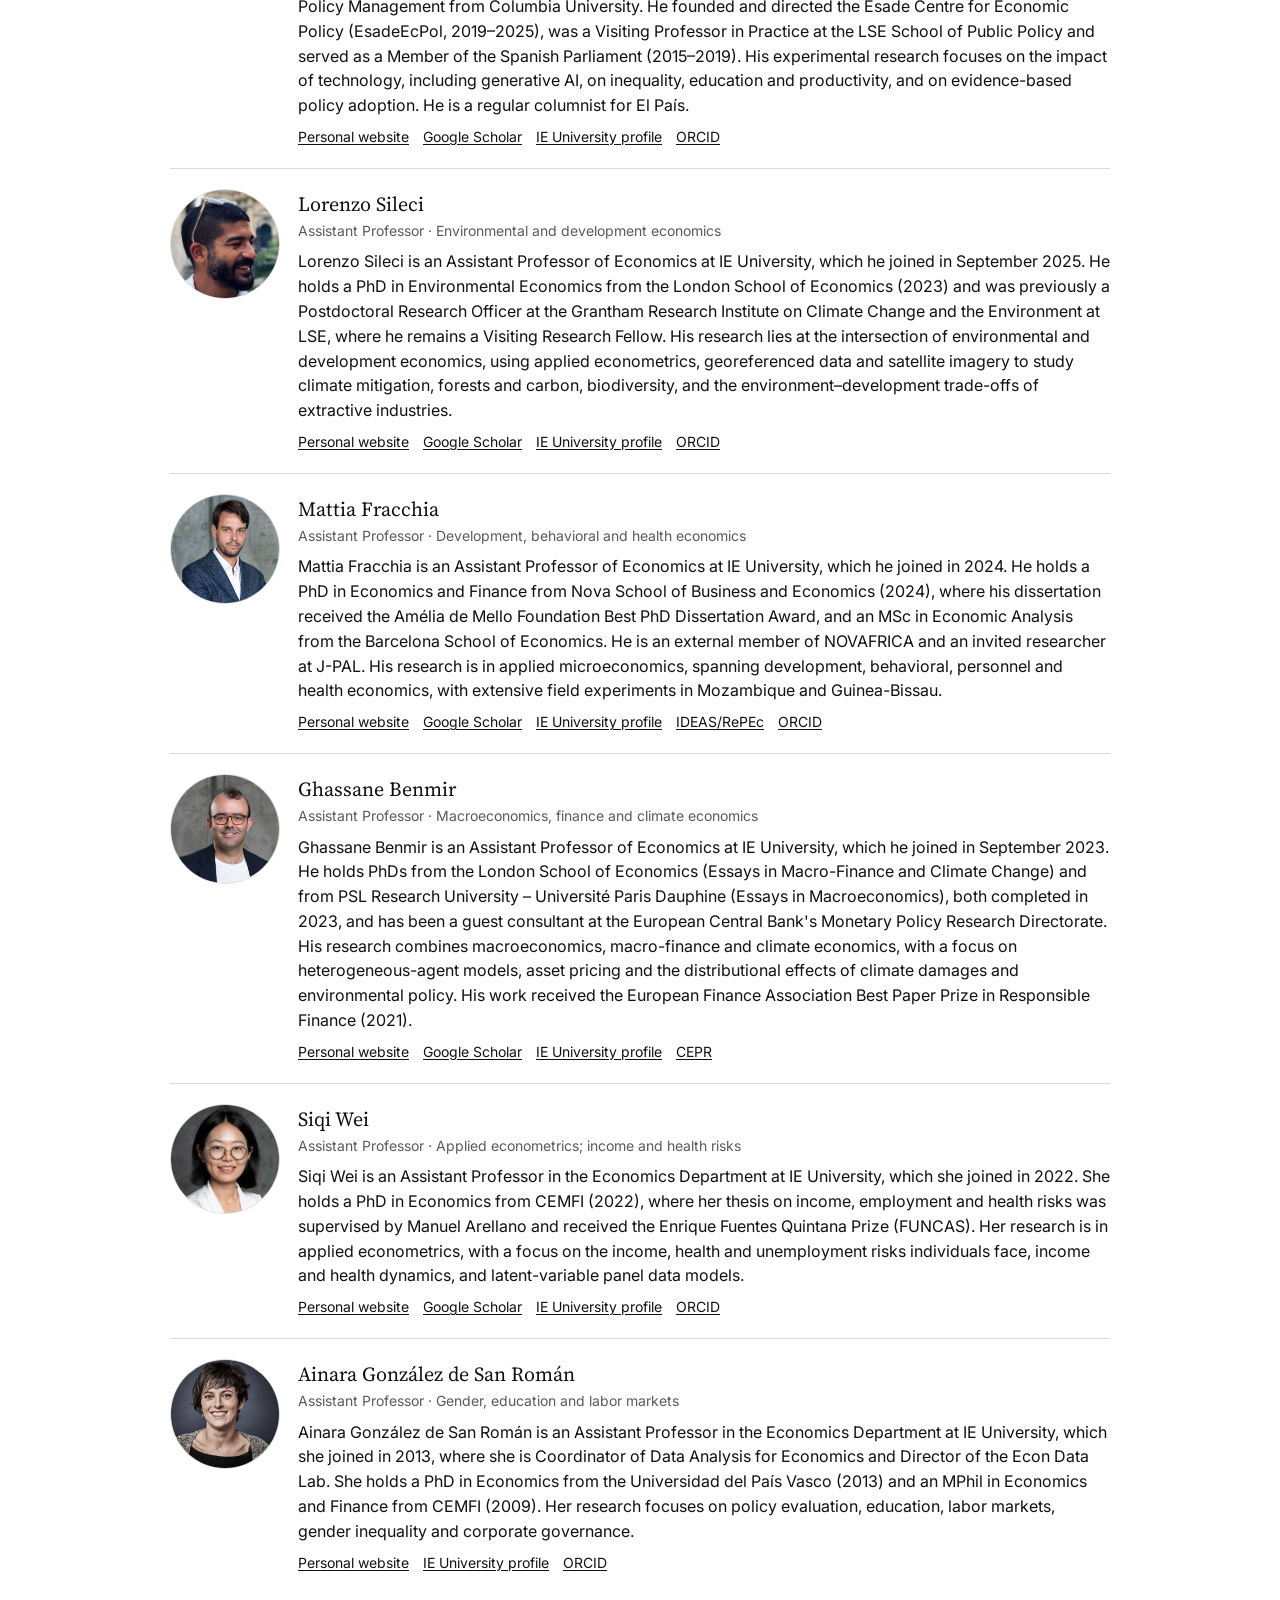
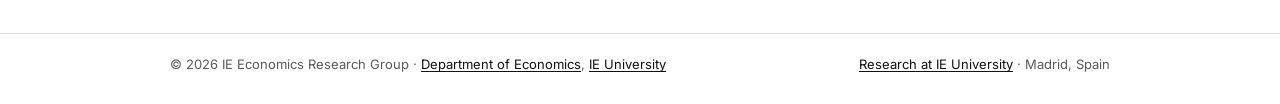
==== commit 73376410: "Restore the Faculty page Co-Authored-By: Claude Fable 5.2 <noreply@anthropic.com>" ====
--- a/docs/faculty.html
+++ b/docs/faculty.html
@@ -3,23 +3,33 @@
 <head>
 <meta charset="utf-8">
 <meta name="viewport" content="width=device-width, initial-scale=1">
-<title>Faculty | IEERG</title>
-<meta name="description" content="IE Economics Research Group (IEERG), Department of Economics, IE University School of Politics, Economics and Global Affairs, Madrid.">
+<title>Faculty | Department of Economics, IE University, Madrid</title>
+<meta name="description" content="Research faculty of the Department of Economics at IE University, Madrid: profiles, research fields, biographies and links to personal web pages and Google Scholar.">
+<meta name="keywords" content="economics, IE University, Department of Economics, economics department IE, IE SPEGA, economics seminar Madrid, economics research Madrid, IEERG">
+<meta name="robots" content="index, follow">
+<link rel="canonical" href="https://ieerg.github.io/faculty.html">
+<meta property="og:type" content="website">
+<meta property="og:site_name" content="IE Economics Research Group">
+<meta property="og:title" content="Faculty | Department of Economics, IE University, Madrid">
+<meta property="og:description" content="Research faculty of the Department of Economics at IE University, Madrid: profiles, research fields, biographies and links to personal web pages and Google Scholar.">
+<meta property="og:url" content="https://ieerg.github.io/faculty.html">
+<meta property="og:image" content="https://ieerg.github.io/img/faculty-montage.jpg">
+<meta name="twitter:card" content="summary">
+
 <link rel="preconnect" href="https://fonts.googleapis.com">
 <link href="https://fonts.googleapis.com/css2?family=Source+Serif+4:wght@400;600&family=Inter:wght@400;600&display=swap" rel="stylesheet">
-<link rel="stylesheet" href="style.css">
+<link rel="stylesheet" href="style.css?v=e828fdf0">
 </head>
 <body>
 <header class="top">
   <div class="wrap">
     <div class="topbar">
       <a class="brand" href="index.html">
-        <img src="img/ie-logo.jpg" alt="IE University, School of Politics, Economics and Global Affairs">
         <span class="name">IE Economics Research Group<small>Department of Economics · IEERG</small></span>
       </a>
       <div class="school-link"><a href="https://www.ie.edu/school-politics-economics-global-affairs/" target="_blank" rel="noopener">IE School of Politics, Economics and Global Affairs</a></div>
     </div>
-    <nav class="main"><ul><li><a href="index.html">Home</a></li><li><a href="faculty.html" class="active">Faculty</a></li><li><a href="seminars.html">Seminar series</a></li><li><a href="publications.html">Publications</a></li><li><a href="working-papers.html">Working papers</a></li><li><a href="hiring.html">We are hiring</a></li></ul></nav>
+    <nav class="main"><ul><li><a href="index.html">Home</a></li><li><a href="faculty.html" class="active">Faculty</a></li><li><a href="seminars.html">Seminar series</a></li><li><a href="publications.html">Publications</a></li><li><a href="working-papers.html">Working papers</a></li></ul></nav>
   </div>
 </header>
 <main>
@@ -40,10 +50,10 @@
       </div>
       <div class="person">
         <a href="#daniel-fernandez-kranz"><img src="img/daniel-fernandez-kranz.jpg" alt="Daniel Fernández Kranz"></a>
-        <div class="pname"><a href="https://sites.google.com/view/danielfernandezkranz/home" target="_blank" rel="noopener">Daniel Fernández Kranz</a></div>
+        <div class="pname"><a href="https://danielfernandezkranz.com/" target="_blank" rel="noopener">Daniel Fernández Kranz</a></div>
         <div class="ptitle">Associate Professor</div>
         <div class="pfields">Labor, family and gender economics; policy evaluation</div>
-        <div class="plinks"><a href="https://sites.google.com/view/danielfernandezkranz/home" target="_blank" rel="noopener">Website</a> · <a href="https://scholar.google.com/citations?user=xUuqxsMAAAAJ" target="_blank" rel="noopener">Scholar</a> · <a href="https://www.ie.edu/university/about/faculty/daniel-fernandez-kranz/" target="_blank" rel="noopener">IE profile</a></div>
+        <div class="plinks"><a href="https://danielfernandezkranz.com/" target="_blank" rel="noopener">Website</a> · <a href="https://scholar.google.com/citations?user=xUuqxsMAAAAJ" target="_blank" rel="noopener">Scholar</a> · <a href="https://www.ie.edu/university/about/faculty/daniel-fernandez-kranz/" target="_blank" rel="noopener">IE profile</a></div>
       </div>
       <div class="person">
         <a href="#liliana-gelabert"><img src="img/liliana-gelabert.jpg" alt="Liliana Gelabert"></a>
@@ -126,7 +136,7 @@
           <div class="bname">Daniel Fernández Kranz</div>
           <div class="btitle">Associate Professor · Labor, family and gender economics; policy evaluation</div>
           <p>Daniel Fernández Kranz is Associate Professor of Economics at IE University, where he has led the Economics Department since 2012 and has been Vice Dean for Economics of the IE School of Politics, Economics and Global Affairs since 2022. He holds a PhD in Economics from the University of Chicago (2000). Before joining IE in 2008 he was Associate Professor at Saint Louis University (Madrid campus) and an economic consultant at NERA, working on antitrust and competition cases. He is an empirical microeconomist working on the economics of the family, labor markets, gender, health and public policy evaluation, and is a Research Fellow of IZA.</p>
-          <div class="blinks"><a href="https://sites.google.com/view/danielfernandezkranz/home" target="_blank" rel="noopener">Personal website</a><a href="https://scholar.google.com/citations?user=xUuqxsMAAAAJ" target="_blank" rel="noopener">Google Scholar</a><a href="https://www.ie.edu/university/about/faculty/daniel-fernandez-kranz/" target="_blank" rel="noopener">IE University profile</a><a href="https://ideas.repec.org/f/pfe501.html" target="_blank" rel="noopener">IDEAS/RePEc</a><a href="https://www.iza.org/person/3464/daniel-fernandez-kranz" target="_blank" rel="noopener">IZA</a></div>
+          <div class="blinks"><a href="https://danielfernandezkranz.com/" target="_blank" rel="noopener">Personal website</a><a href="https://scholar.google.com/citations?user=xUuqxsMAAAAJ" target="_blank" rel="noopener">Google Scholar</a><a href="https://www.ie.edu/university/about/faculty/daniel-fernandez-kranz/" target="_blank" rel="noopener">IE University profile</a><a href="https://ideas.repec.org/f/pfe501.html" target="_blank" rel="noopener">IDEAS/RePEc</a><a href="https://www.iza.org/person/3464/daniel-fernandez-kranz" target="_blank" rel="noopener">IZA</a></div>
         </div>
       </div>
       <div class="bio" id="liliana-gelabert">
@@ -216,7 +226,7 @@
 </main>
 <footer>
   <div class="wrap">
-    <span>© 2026 IE Economics Research Group · <a href="https://www.ie.edu/school-politics-economics-global-affairs/faculty/?FACULTY_CATEGORY=17173&ACADEMIC_AREA=29470&page=1" target="_blank" rel="noopener">Department of Economics</a>, <a href="https://www.ie.edu/school-politics-economics-global-affairs/" target="_blank" rel="noopener">IE University</a></span>
+    <span>© 2026 IE Economics Research Group · <a href="https://www.ie.edu/economics/" target="_blank" rel="noopener">Department of Economics</a>, <a href="https://www.ie.edu/school-politics-economics-global-affairs/" target="_blank" rel="noopener">IE University</a></span>
     <span><a href="https://www.ie.edu/research/" target="_blank" rel="noopener">Research at IE University</a> · Madrid, Spain</span>
   </div>
 </footer>
--- a/docs/style.css
+++ b/docs/style.css
@@ -171,3 +171,17 @@
 .wp-authors .ieerg { color: var(--navy); font-weight: 600; }
 .wp-meta { font-size: 13px; color: var(--muted); margin-top: 2px; }
 .wp-summary { font-size: 14px; color: #333; margin: 6px 0 0; }
+
+/* Home: faculty link */
+.faculty-link { text-align: center; margin: -8px 0 26px; }
+.faculty-link a { display: inline-block; padding: 9px 18px; border: 1px solid var(--navy); border-radius: 4px; color: var(--navy); font-weight: 600; text-decoration: none; }
+.faculty-link a:hover { background: var(--navy); color: #fff; }
+a.ieerg { color: var(--navy); font-weight: 600; text-decoration: none; }
+a.ieerg:hover { text-decoration: underline; }
+
+/* Home: linked faculty portraits */
+.montage { display: grid; grid-template-columns: repeat(4, 1fr); gap: 6px; padding: 8px; border: 1px solid var(--line); background: #fff; max-width: 360px; margin: 0 auto; }
+.home-grid figcaption { text-align: center; max-width: 360px; margin: 6px auto 0; }
+.montage a { display: block; }
+.montage img { width: 100%; aspect-ratio: 1 / 1; object-fit: cover; border-radius: 50%; display: block; transition: transform .15s; }
+.montage a:hover img { transform: scale(1.06); }
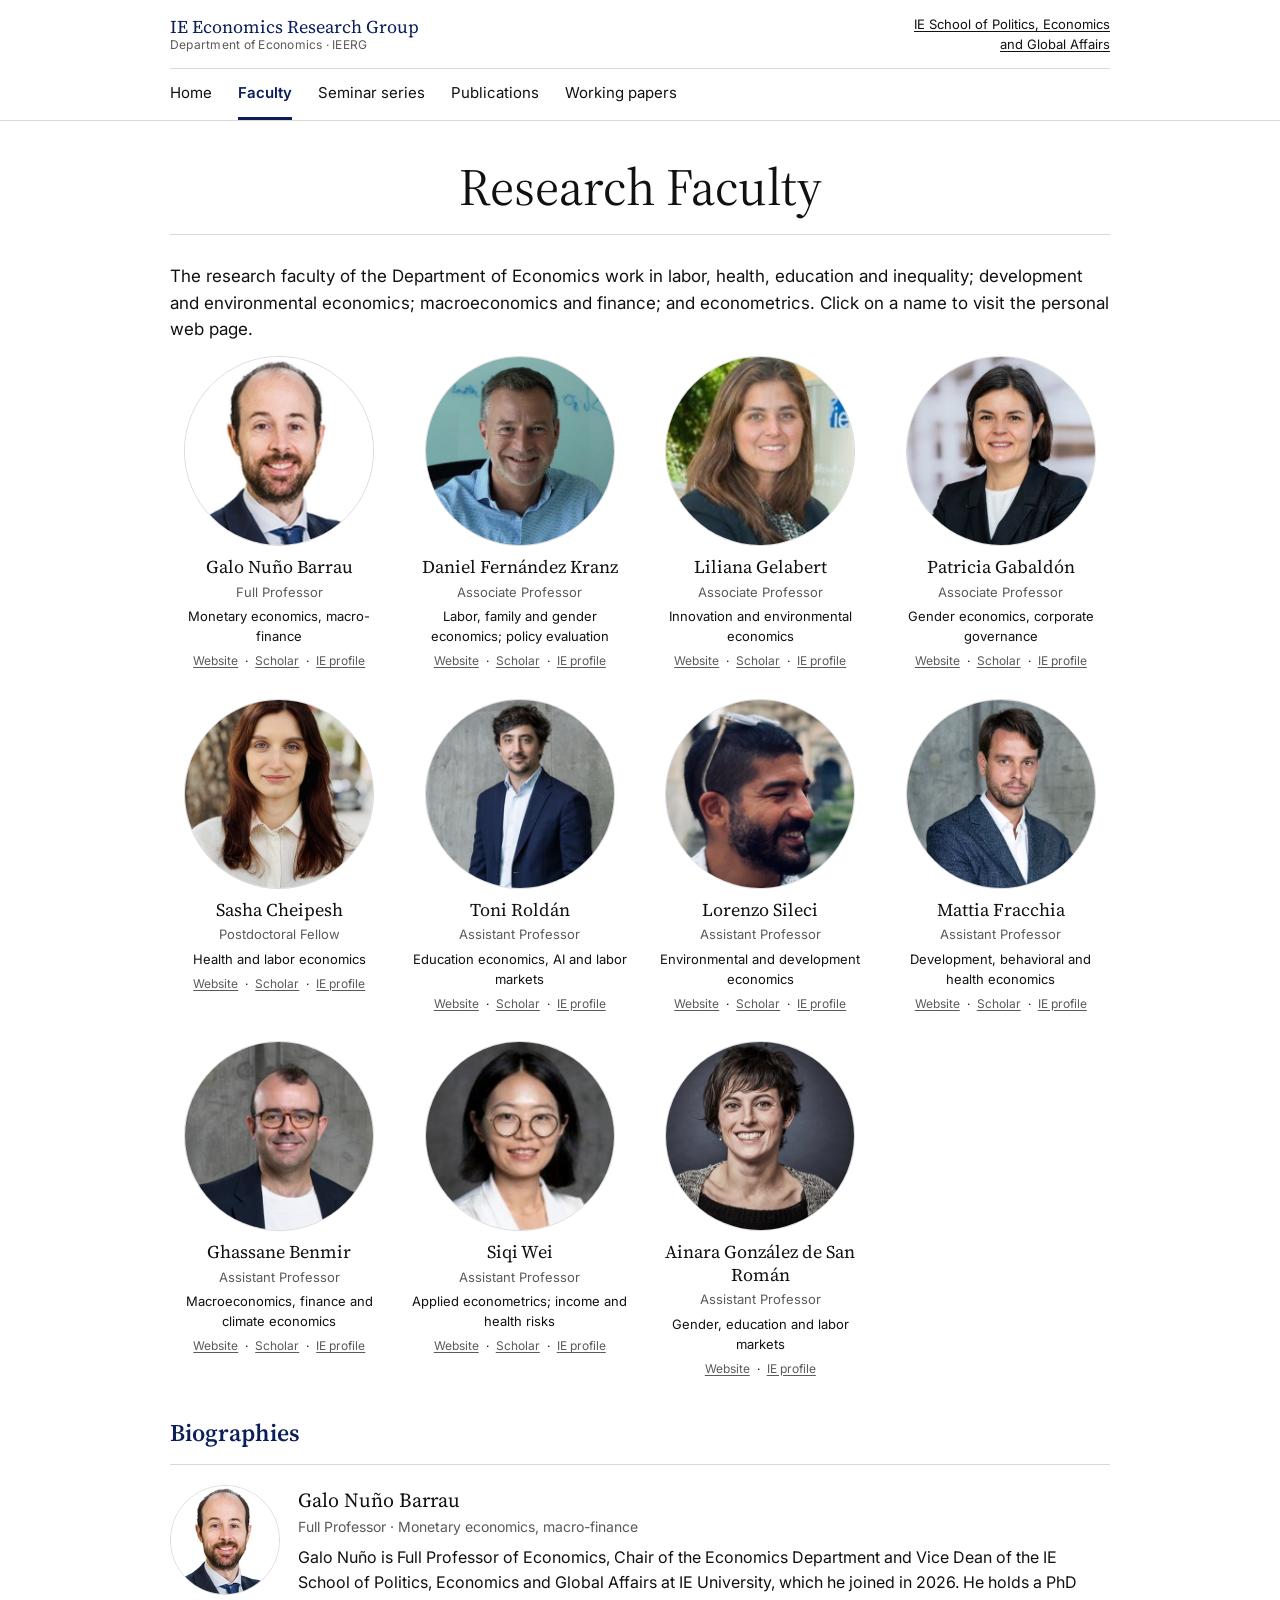
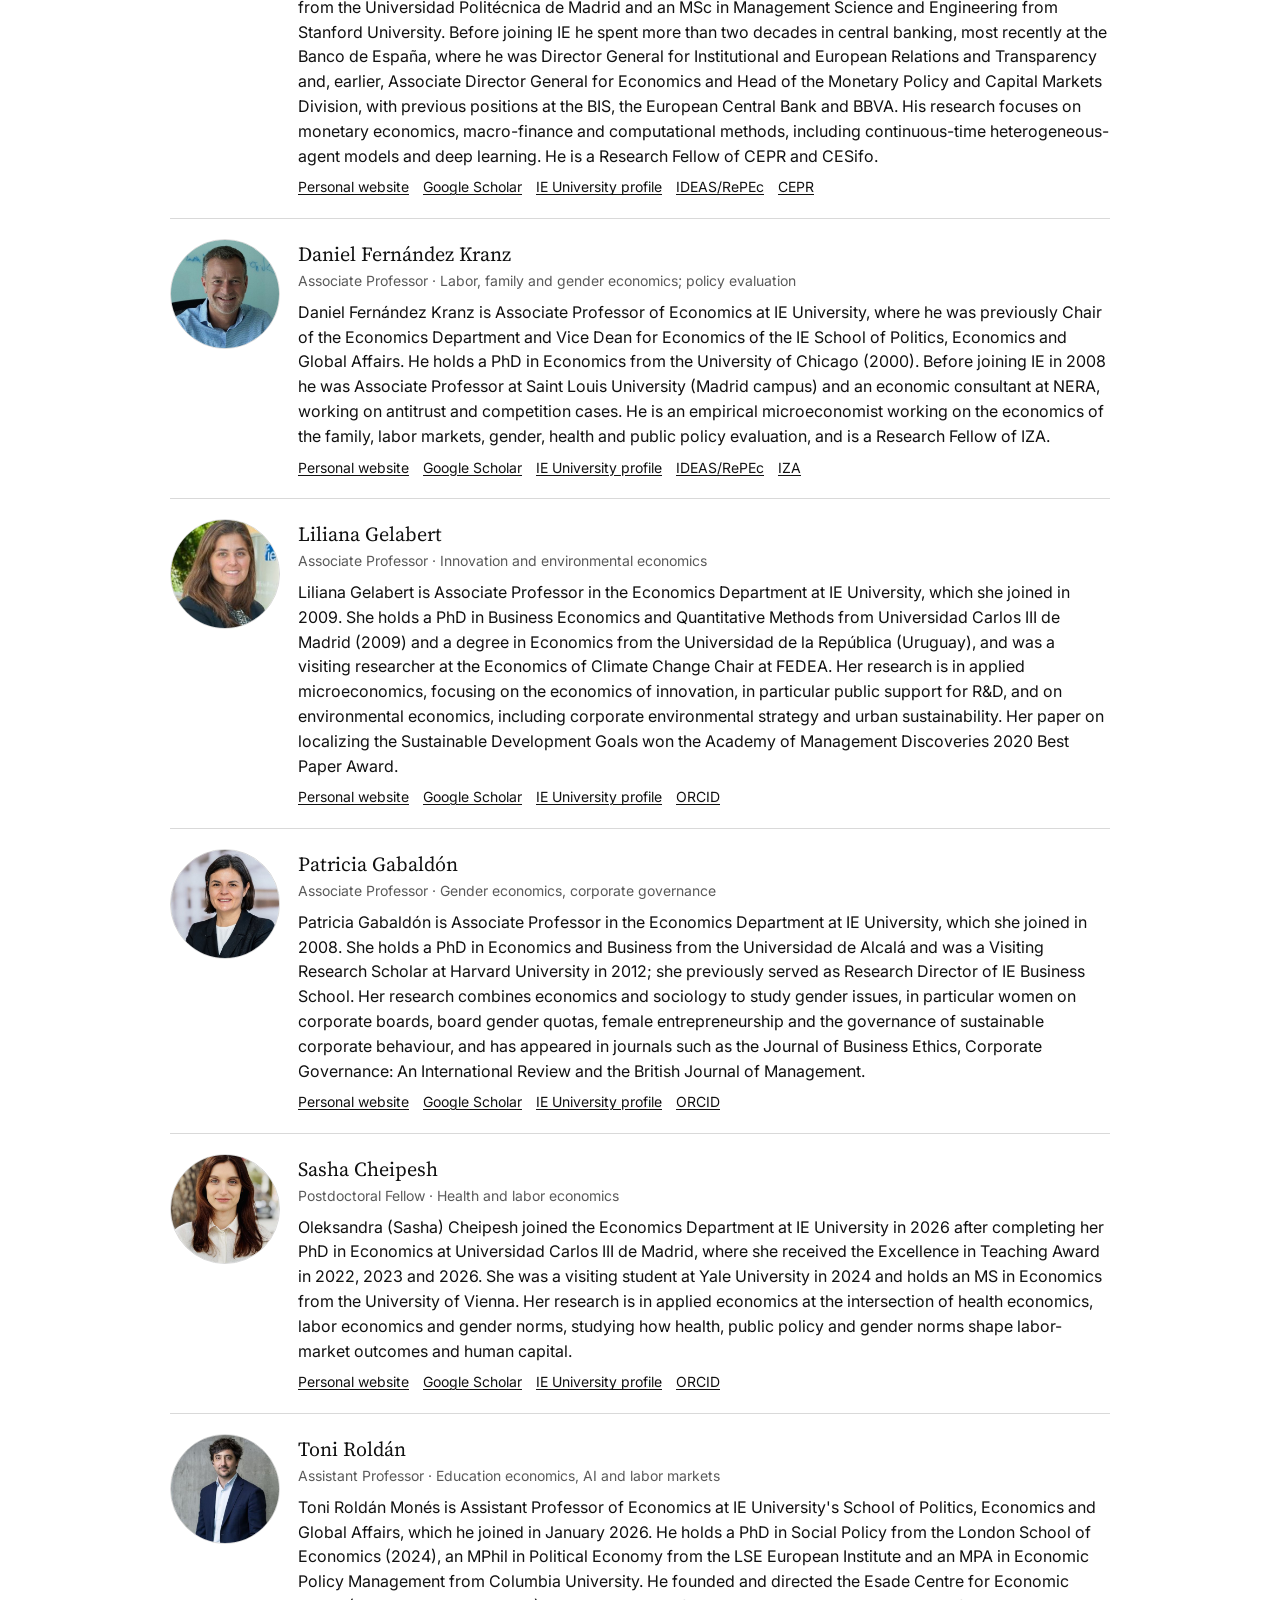
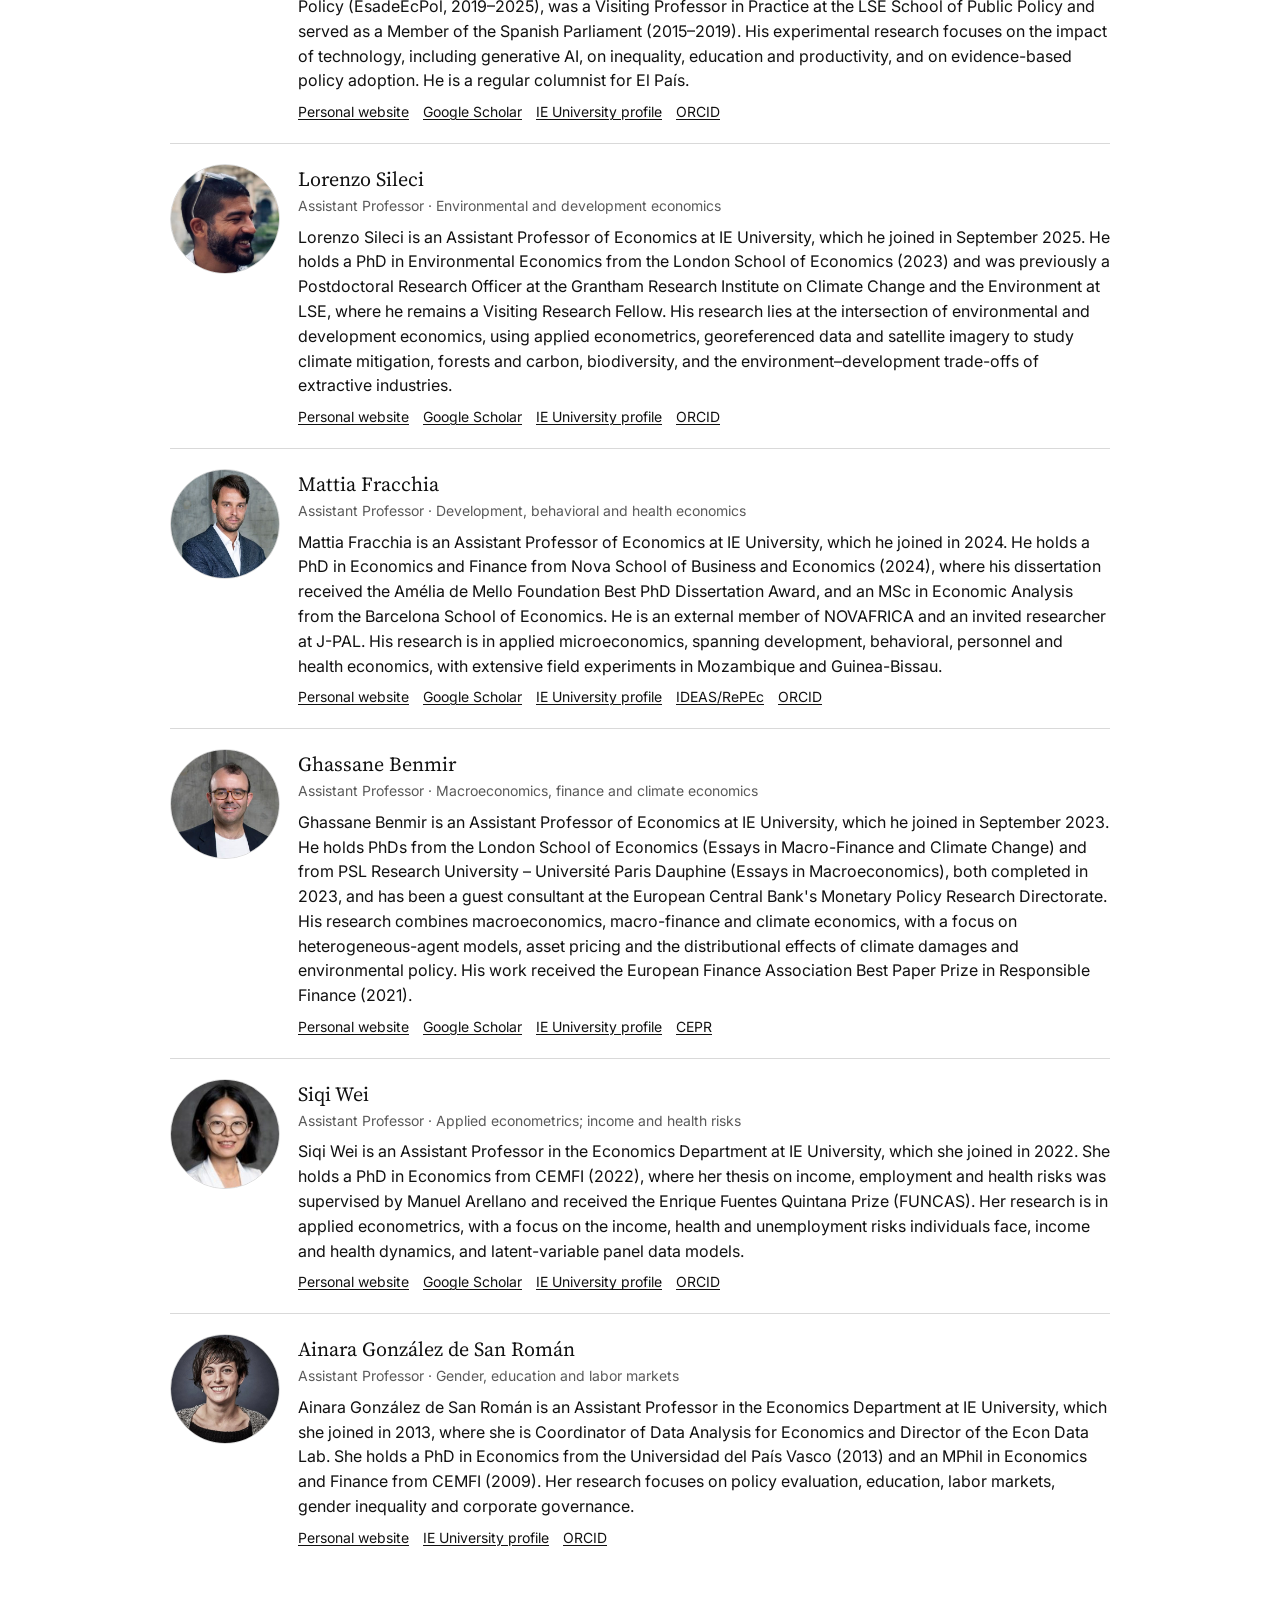
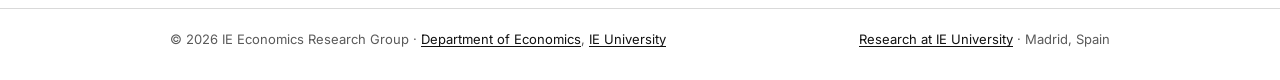
==== commit d378aa44: "Hide seminar hosts; update two faculty bios; India paper now R&R at JPopE Co-Authored-By: Claude Fab" ====
--- a/docs/faculty.html
+++ b/docs/faculty.html
@@ -126,7 +126,7 @@
         <div>
           <div class="bname">Galo Nuño Barrau</div>
           <div class="btitle">Full Professor · Monetary economics, macro-finance</div>
-          <p>Galo Nuño is Full Professor of Economics and Vice Dean of the IE School of Politics, Economics and Global Affairs at IE University, which he joined in 2026. He holds a PhD from the Universidad Politécnica de Madrid and an MSc in Management Science and Engineering from Stanford University. Before joining IE he spent more than two decades in central banking, most recently at the Banco de España, where he was Director General for Institutional and European Relations and Transparency and, earlier, Associate Director General for Economics and Head of the Monetary Policy and Capital Markets Division, with previous positions at the BIS, the European Central Bank and BBVA. His research focuses on monetary economics, macro-finance and computational methods, including continuous-time heterogeneous-agent models and deep learning. He is a Research Fellow of CEPR and CESifo.</p>
+          <p>Galo Nuño is Full Professor of Economics, Chair of the Economics Department and Vice Dean of the IE School of Politics, Economics and Global Affairs at IE University, which he joined in 2026. He holds a PhD from the Universidad Politécnica de Madrid and an MSc in Management Science and Engineering from Stanford University. Before joining IE he spent more than two decades in central banking, most recently at the Banco de España, where he was Director General for Institutional and European Relations and Transparency and, earlier, Associate Director General for Economics and Head of the Monetary Policy and Capital Markets Division, with previous positions at the BIS, the European Central Bank and BBVA. His research focuses on monetary economics, macro-finance and computational methods, including continuous-time heterogeneous-agent models and deep learning. He is a Research Fellow of CEPR and CESifo.</p>
           <div class="blinks"><a href="https://www.galonuno.com/" target="_blank" rel="noopener">Personal website</a><a href="https://scholar.google.com/citations?user=4KNkPi0AAAAJ" target="_blank" rel="noopener">Google Scholar</a><a href="https://www.ie.edu/university/about/faculty/galo-nuno/" target="_blank" rel="noopener">IE University profile</a><a href="https://ideas.repec.org/e/pnu38.html" target="_blank" rel="noopener">IDEAS/RePEc</a><a href="https://cepr.org/about/people/galo-nuno" target="_blank" rel="noopener">CEPR</a></div>
         </div>
       </div>
@@ -135,7 +135,7 @@
         <div>
           <div class="bname">Daniel Fernández Kranz</div>
           <div class="btitle">Associate Professor · Labor, family and gender economics; policy evaluation</div>
-          <p>Daniel Fernández Kranz is Associate Professor of Economics at IE University, where he has led the Economics Department since 2012 and has been Vice Dean for Economics of the IE School of Politics, Economics and Global Affairs since 2022. He holds a PhD in Economics from the University of Chicago (2000). Before joining IE in 2008 he was Associate Professor at Saint Louis University (Madrid campus) and an economic consultant at NERA, working on antitrust and competition cases. He is an empirical microeconomist working on the economics of the family, labor markets, gender, health and public policy evaluation, and is a Research Fellow of IZA.</p>
+          <p>Daniel Fernández Kranz is Associate Professor of Economics at IE University, where he was previously Chair of the Economics Department and Vice Dean for Economics of the IE School of Politics, Economics and Global Affairs. He holds a PhD in Economics from the University of Chicago (2000). Before joining IE in 2008 he was Associate Professor at Saint Louis University (Madrid campus) and an economic consultant at NERA, working on antitrust and competition cases. He is an empirical microeconomist working on the economics of the family, labor markets, gender, health and public policy evaluation, and is a Research Fellow of IZA.</p>
           <div class="blinks"><a href="https://danielfernandezkranz.com/" target="_blank" rel="noopener">Personal website</a><a href="https://scholar.google.com/citations?user=xUuqxsMAAAAJ" target="_blank" rel="noopener">Google Scholar</a><a href="https://www.ie.edu/university/about/faculty/daniel-fernandez-kranz/" target="_blank" rel="noopener">IE University profile</a><a href="https://ideas.repec.org/f/pfe501.html" target="_blank" rel="noopener">IDEAS/RePEc</a><a href="https://www.iza.org/person/3464/daniel-fernandez-kranz" target="_blank" rel="noopener">IZA</a></div>
         </div>
       </div>
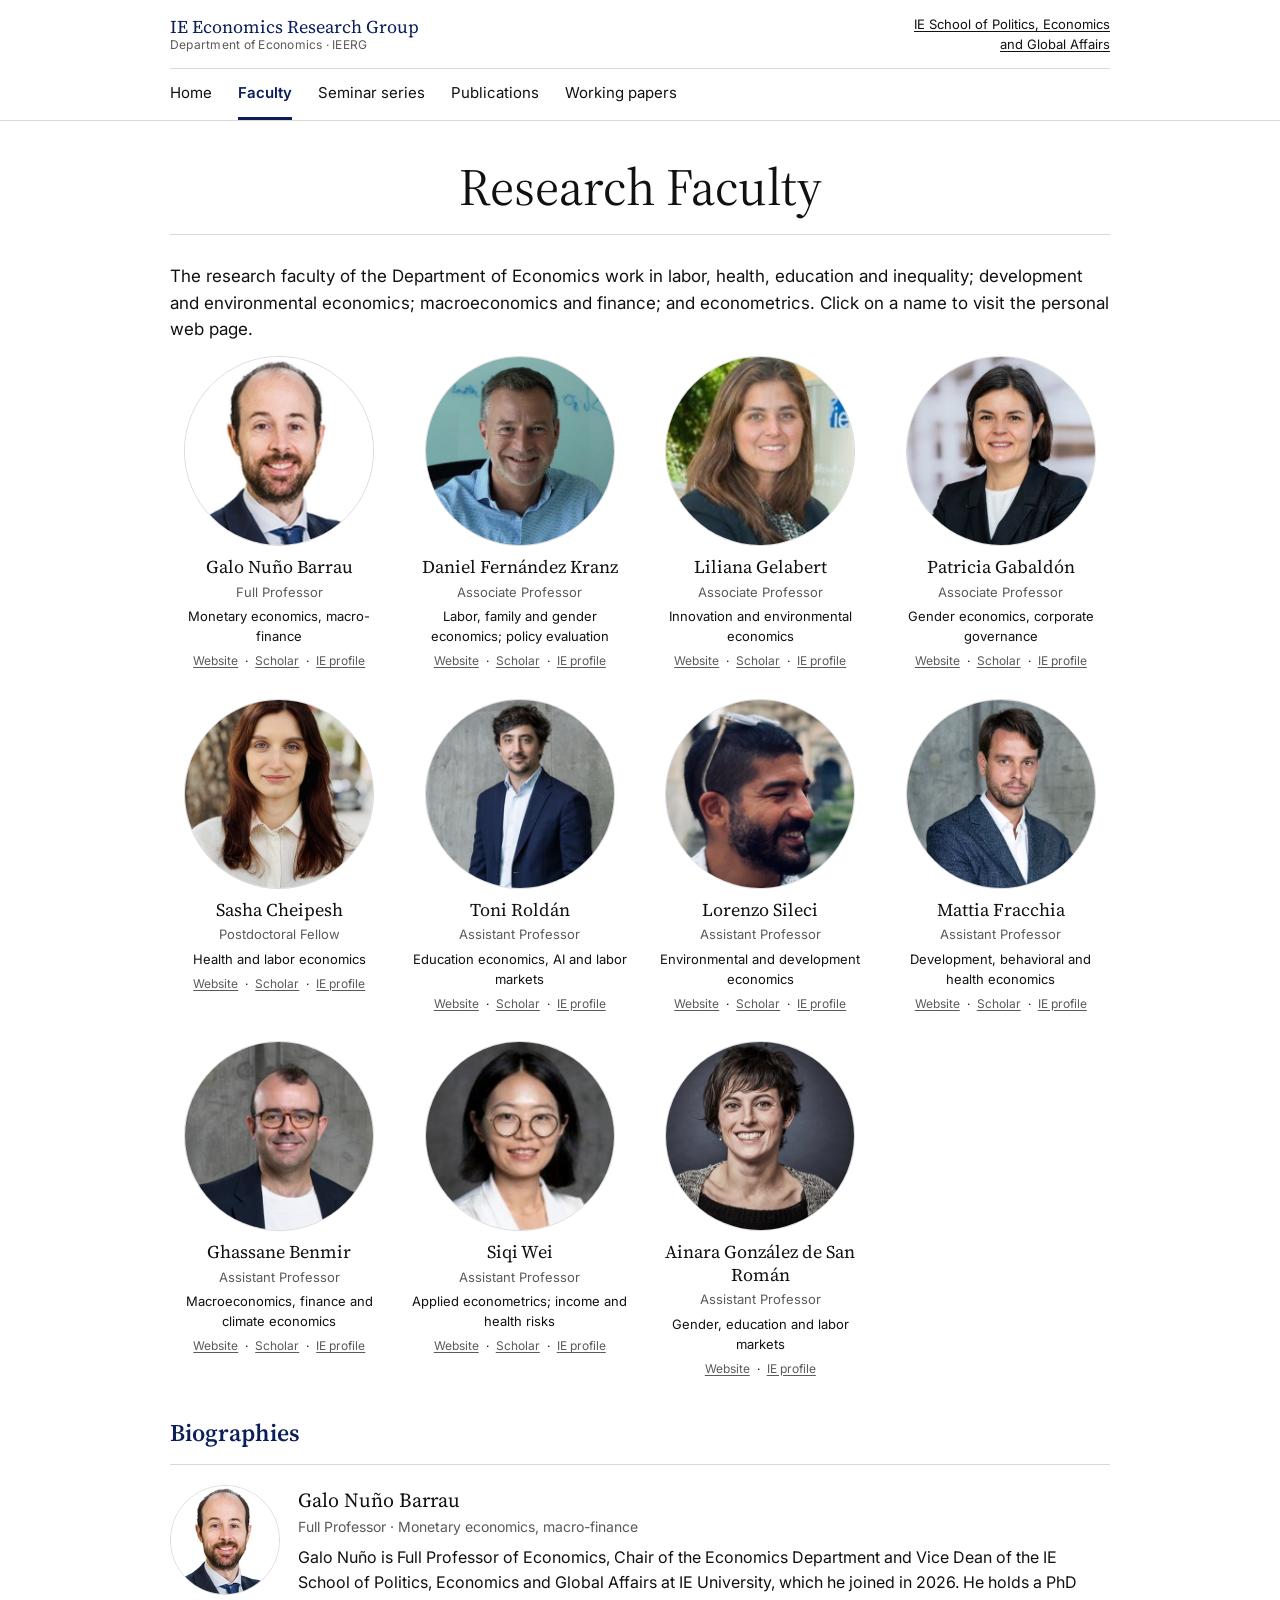
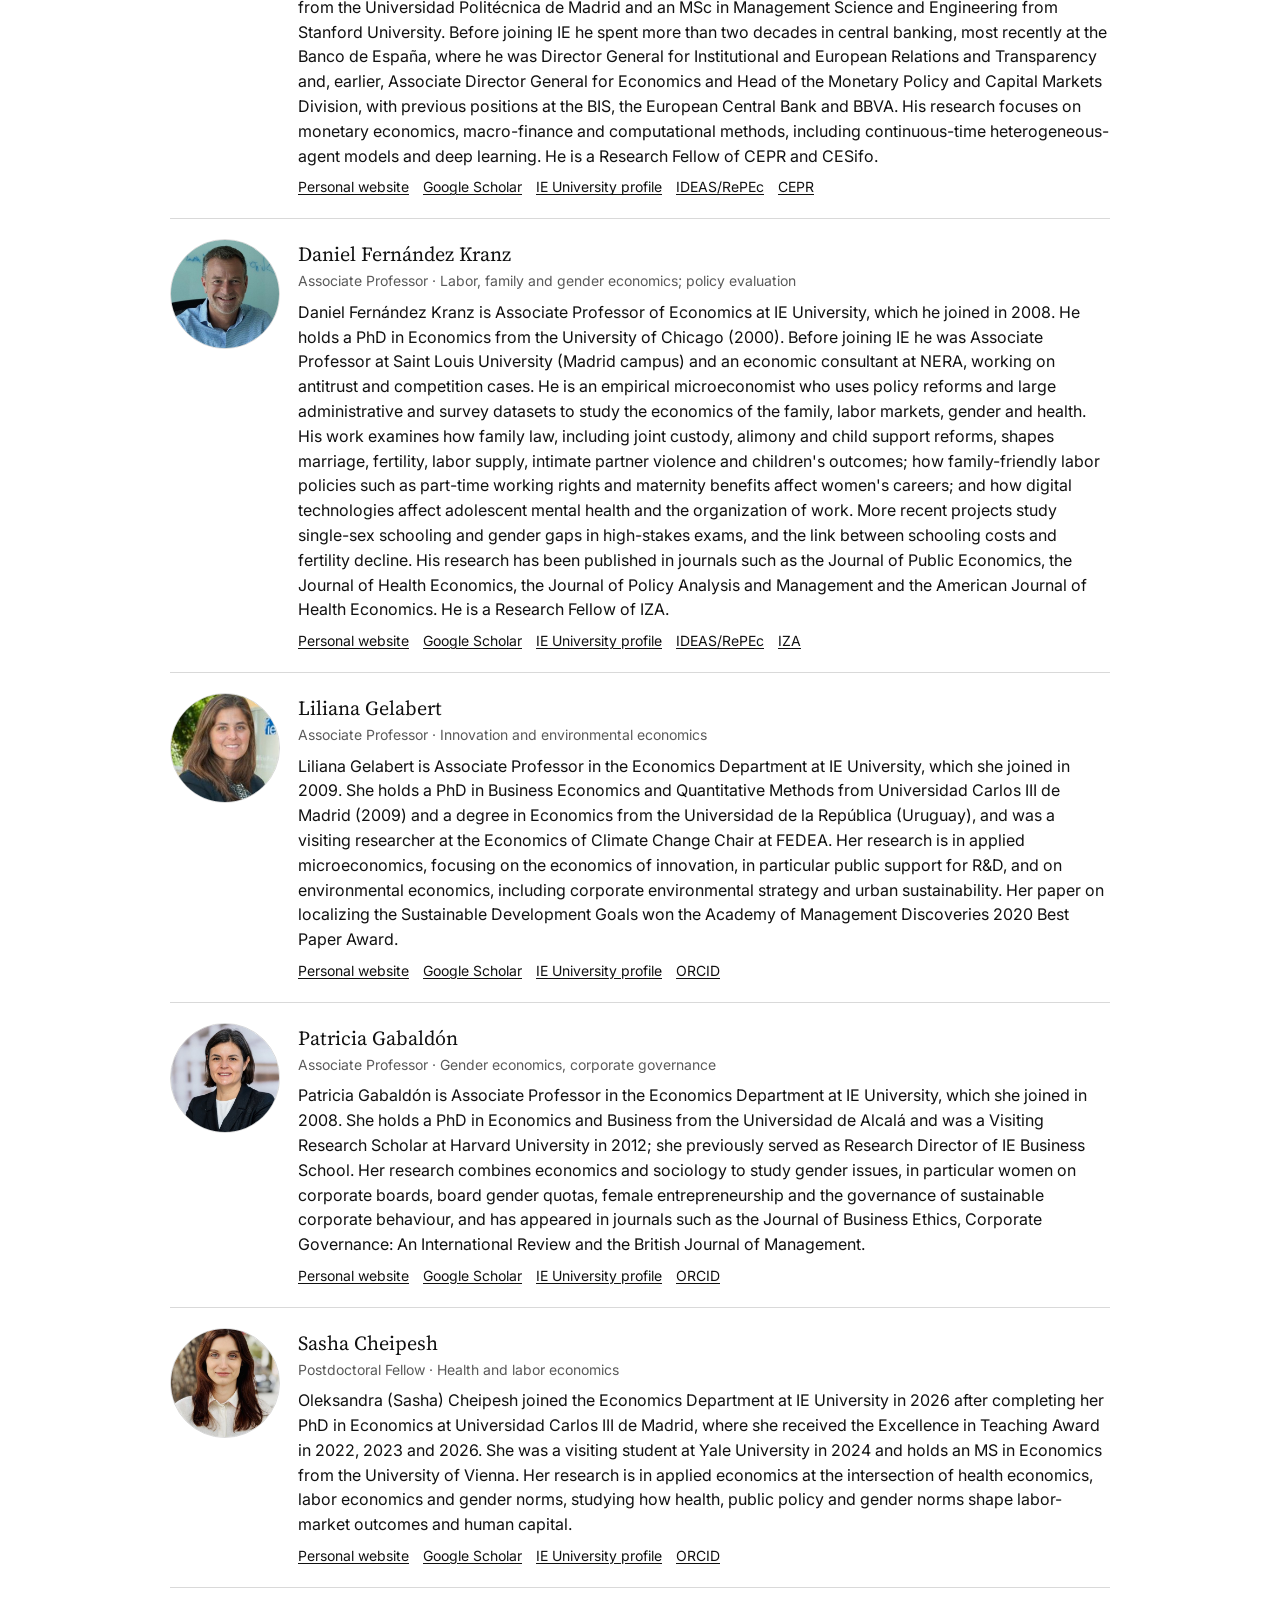
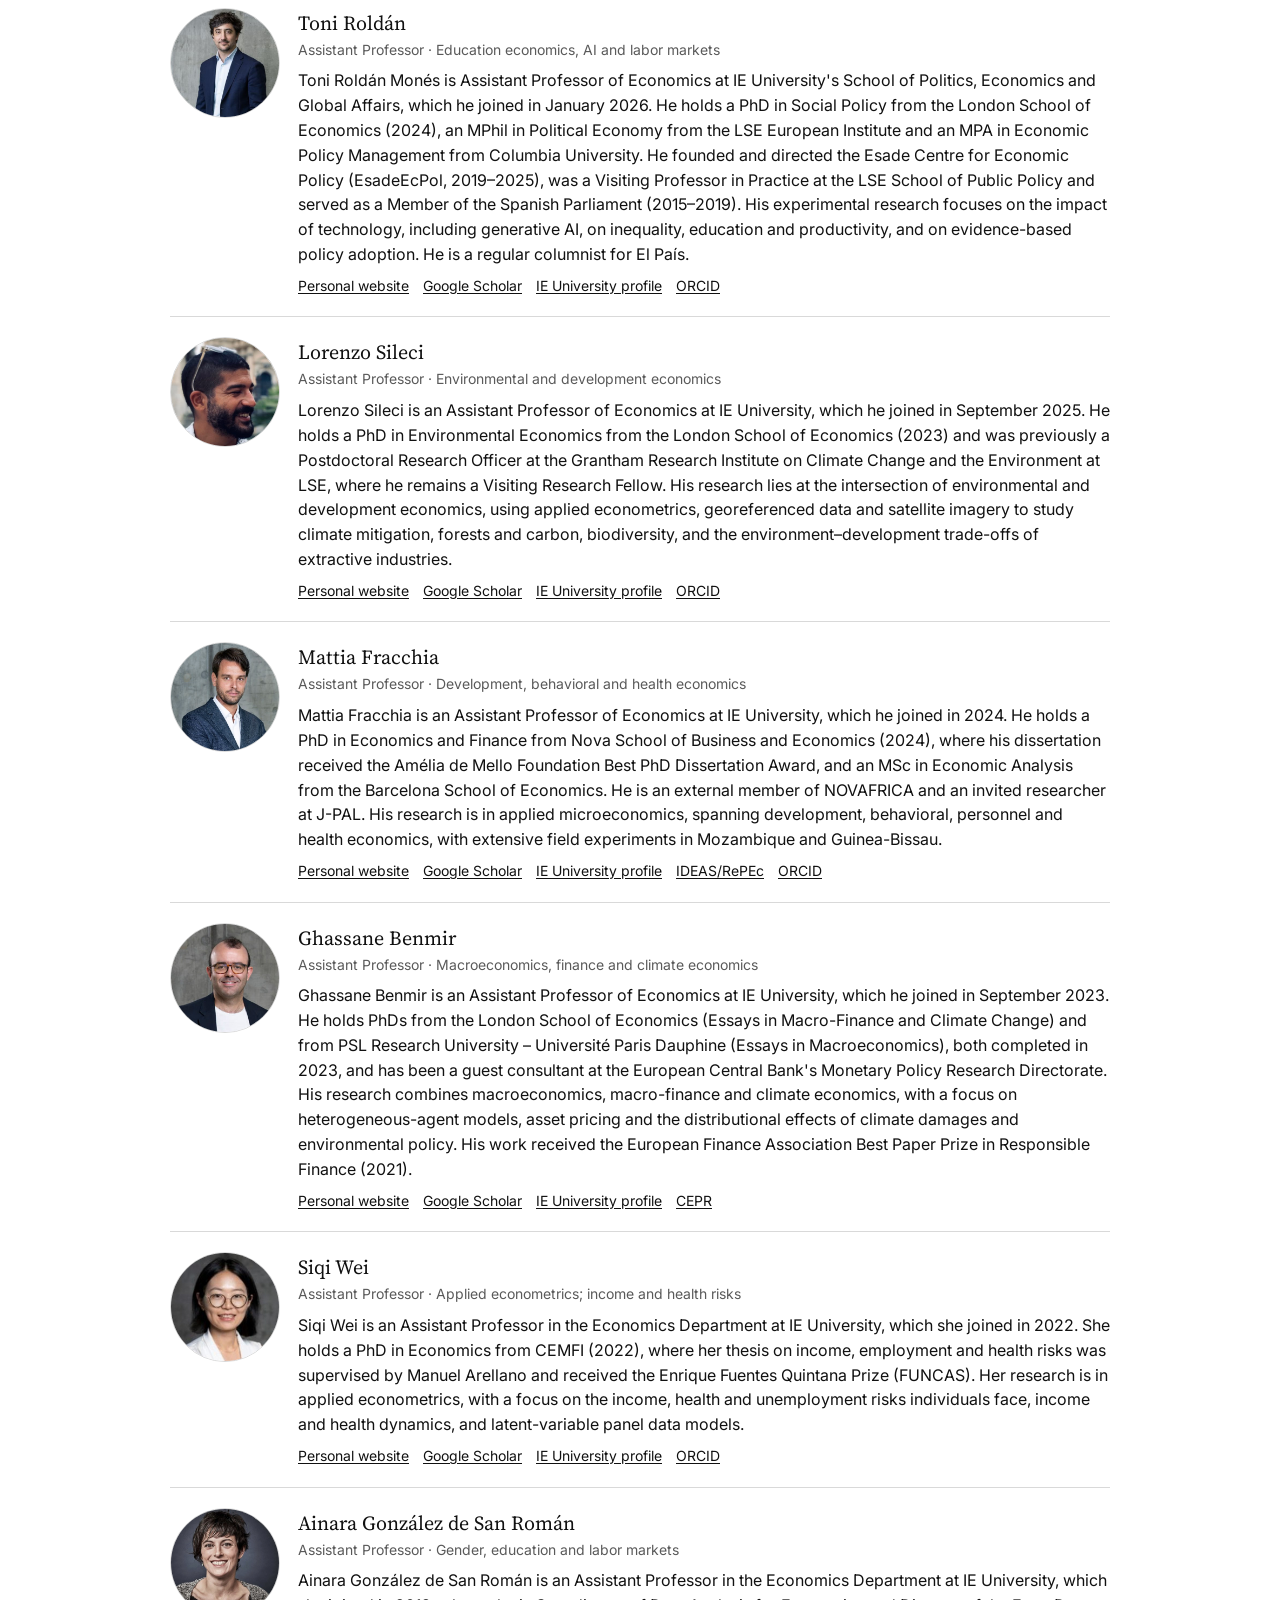
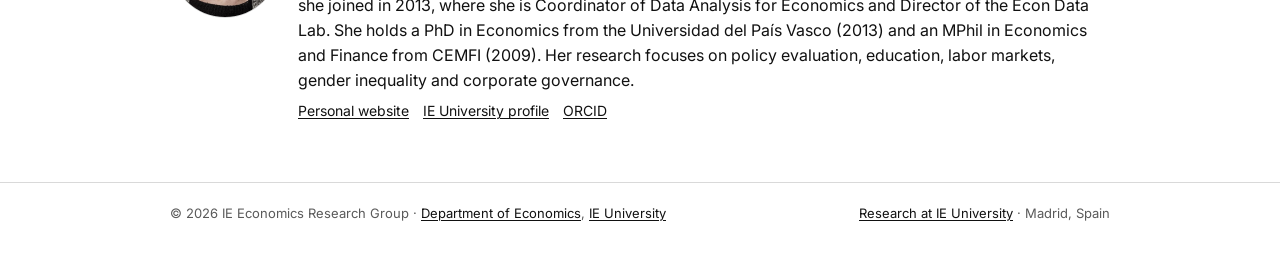
==== commit 830eeb72: "Faculty: update Daniel Fernández Kranz bio Co-Authored-By: Claude Fable 5.2 <noreply@anthropic.com>" ====
--- a/docs/faculty.html
+++ b/docs/faculty.html
@@ -135,7 +135,7 @@
         <div>
           <div class="bname">Daniel Fernández Kranz</div>
           <div class="btitle">Associate Professor · Labor, family and gender economics; policy evaluation</div>
-          <p>Daniel Fernández Kranz is Associate Professor of Economics at IE University, where he was previously Chair of the Economics Department and Vice Dean for Economics of the IE School of Politics, Economics and Global Affairs. He holds a PhD in Economics from the University of Chicago (2000). Before joining IE in 2008 he was Associate Professor at Saint Louis University (Madrid campus) and an economic consultant at NERA, working on antitrust and competition cases. He is an empirical microeconomist working on the economics of the family, labor markets, gender, health and public policy evaluation, and is a Research Fellow of IZA.</p>
+          <p>Daniel Fernández Kranz is Associate Professor of Economics at IE University, which he joined in 2008. He holds a PhD in Economics from the University of Chicago (2000). Before joining IE he was Associate Professor at Saint Louis University (Madrid campus) and an economic consultant at NERA, working on antitrust and competition cases. He is an empirical microeconomist who uses policy reforms and large administrative and survey datasets to study the economics of the family, labor markets, gender and health. His work examines how family law, including joint custody, alimony and child support reforms, shapes marriage, fertility, labor supply, intimate partner violence and children&#x27;s outcomes; how family-friendly labor policies such as part-time working rights and maternity benefits affect women&#x27;s careers; and how digital technologies affect adolescent mental health and the organization of work. More recent projects study single-sex schooling and gender gaps in high-stakes exams, and the link between schooling costs and fertility decline. His research has been published in journals such as the Journal of Public Economics, the Journal of Health Economics, the Journal of Policy Analysis and Management and the American Journal of Health Economics. He is a Research Fellow of IZA.</p>
           <div class="blinks"><a href="https://danielfernandezkranz.com/" target="_blank" rel="noopener">Personal website</a><a href="https://scholar.google.com/citations?user=xUuqxsMAAAAJ" target="_blank" rel="noopener">Google Scholar</a><a href="https://www.ie.edu/university/about/faculty/daniel-fernandez-kranz/" target="_blank" rel="noopener">IE University profile</a><a href="https://ideas.repec.org/f/pfe501.html" target="_blank" rel="noopener">IDEAS/RePEc</a><a href="https://www.iza.org/person/3464/daniel-fernandez-kranz" target="_blank" rel="noopener">IZA</a></div>
         </div>
       </div>
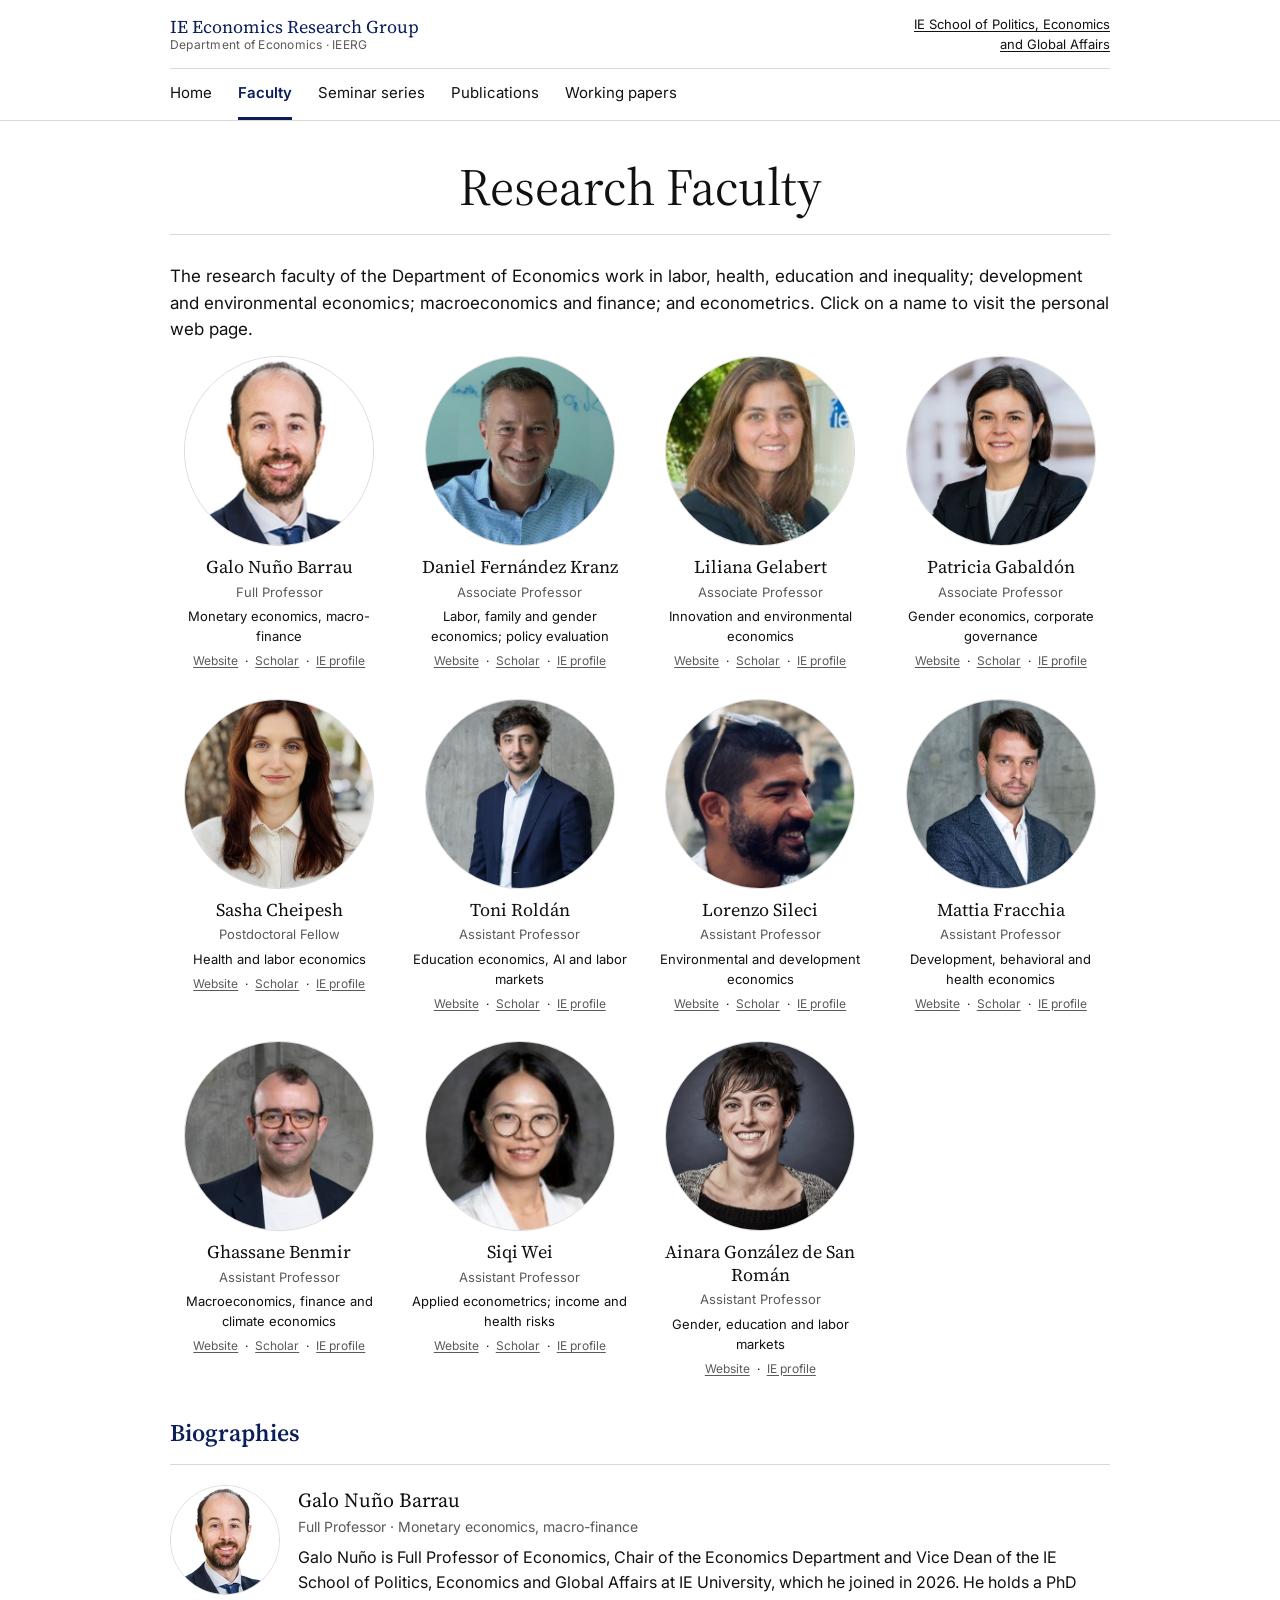
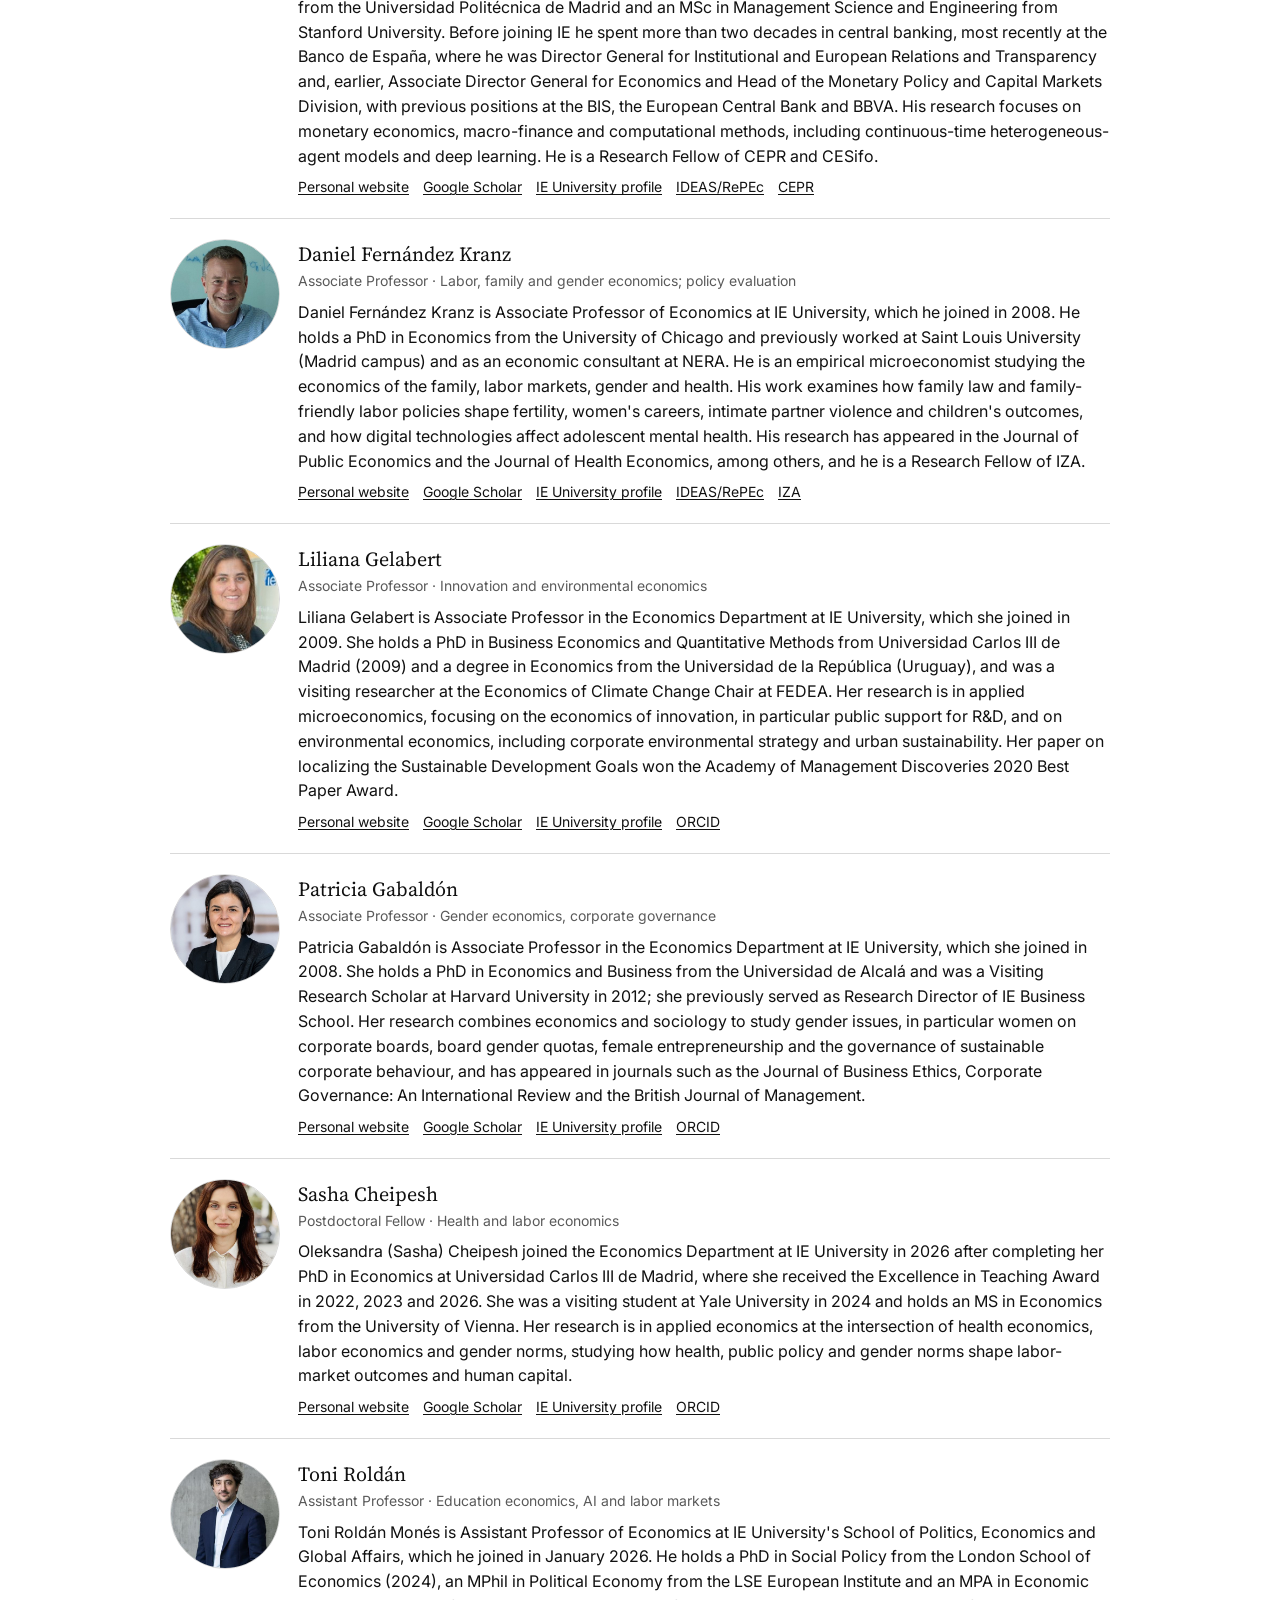
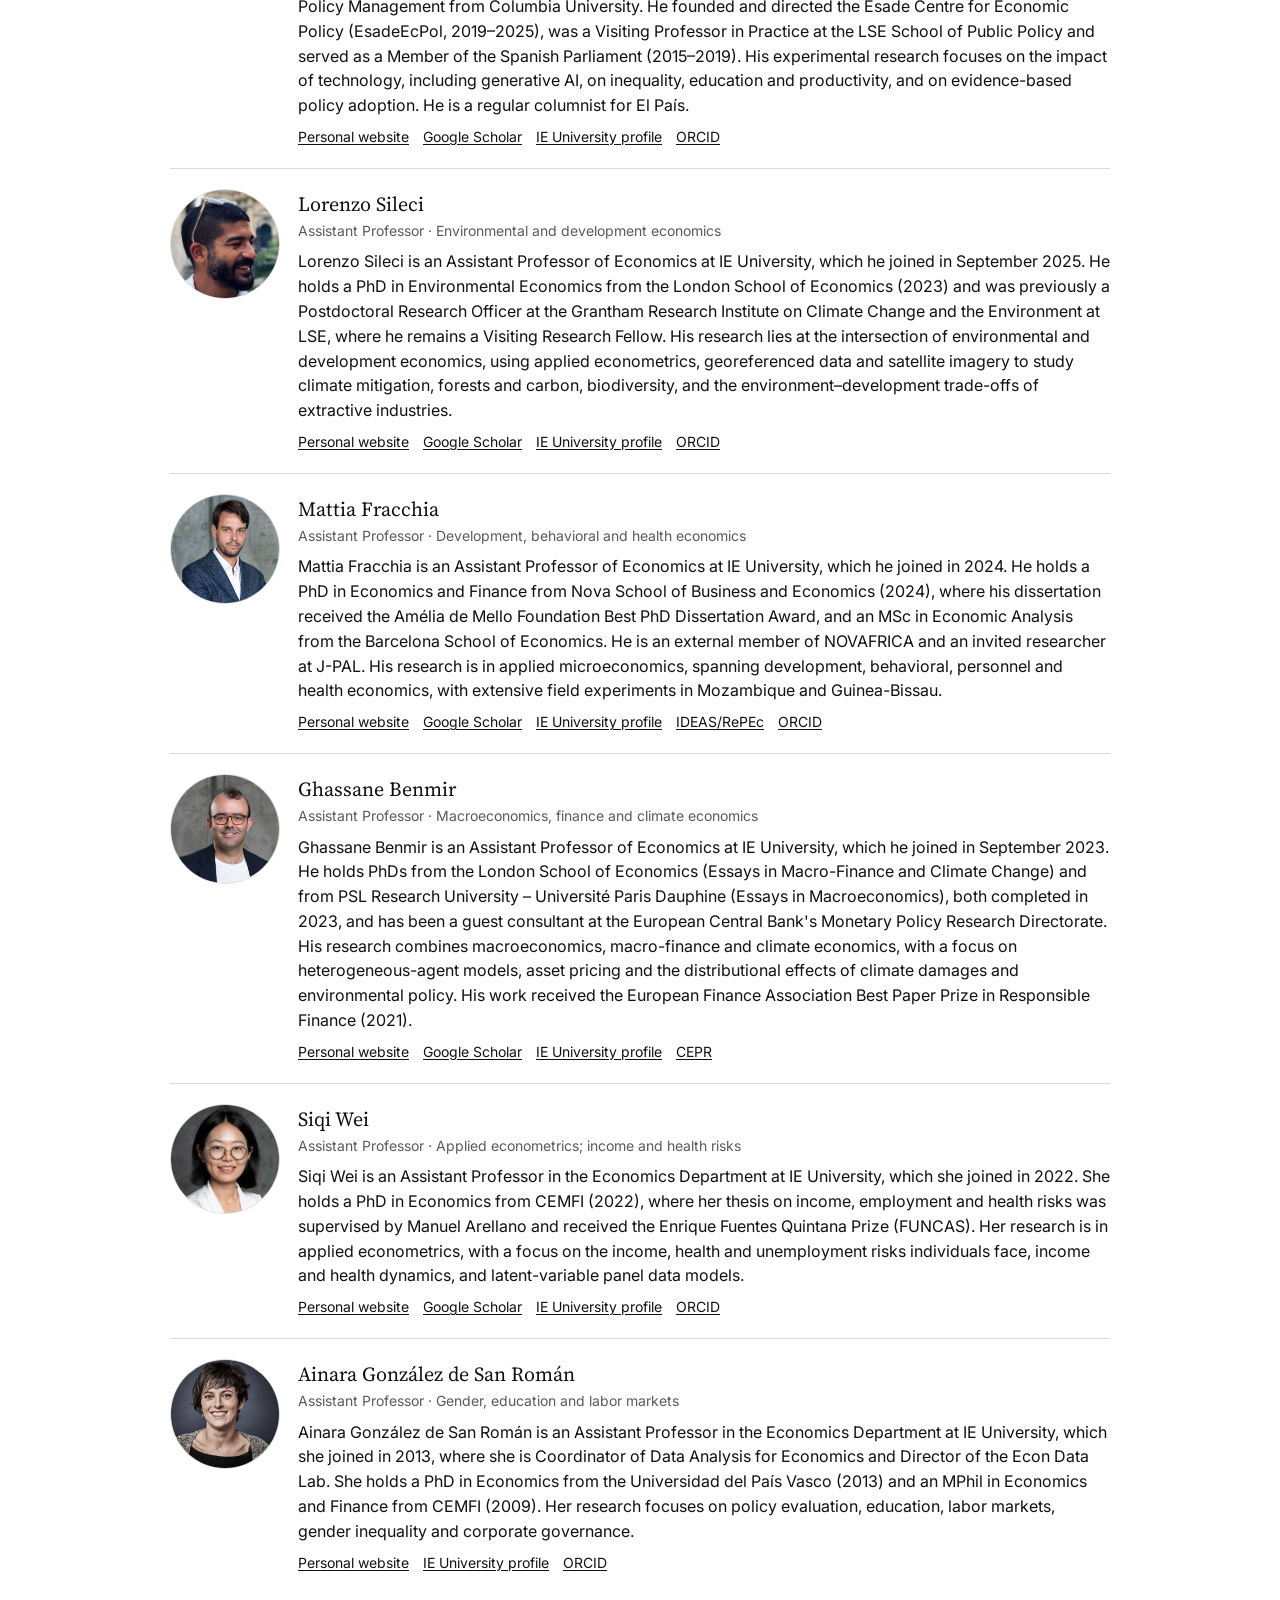
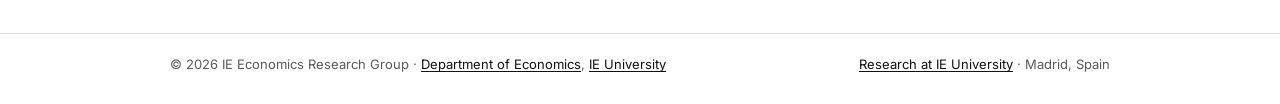
==== commit b8e0abb5: "Faculty: shorter bio for Daniel Fernández Kranz Co-Authored-By: Claude Fable 5.2 <noreply@anthropic." ====
--- a/docs/faculty.html
+++ b/docs/faculty.html
@@ -135,7 +135,7 @@
         <div>
           <div class="bname">Daniel Fernández Kranz</div>
           <div class="btitle">Associate Professor · Labor, family and gender economics; policy evaluation</div>
-          <p>Daniel Fernández Kranz is Associate Professor of Economics at IE University, which he joined in 2008. He holds a PhD in Economics from the University of Chicago (2000). Before joining IE he was Associate Professor at Saint Louis University (Madrid campus) and an economic consultant at NERA, working on antitrust and competition cases. He is an empirical microeconomist who uses policy reforms and large administrative and survey datasets to study the economics of the family, labor markets, gender and health. His work examines how family law, including joint custody, alimony and child support reforms, shapes marriage, fertility, labor supply, intimate partner violence and children&#x27;s outcomes; how family-friendly labor policies such as part-time working rights and maternity benefits affect women&#x27;s careers; and how digital technologies affect adolescent mental health and the organization of work. More recent projects study single-sex schooling and gender gaps in high-stakes exams, and the link between schooling costs and fertility decline. His research has been published in journals such as the Journal of Public Economics, the Journal of Health Economics, the Journal of Policy Analysis and Management and the American Journal of Health Economics. He is a Research Fellow of IZA.</p>
+          <p>Daniel Fernández Kranz is Associate Professor of Economics at IE University, which he joined in 2008. He holds a PhD in Economics from the University of Chicago and previously worked at Saint Louis University (Madrid campus) and as an economic consultant at NERA. He is an empirical microeconomist studying the economics of the family, labor markets, gender and health. His work examines how family law and family-friendly labor policies shape fertility, women&#x27;s careers, intimate partner violence and children&#x27;s outcomes, and how digital technologies affect adolescent mental health. His research has appeared in the Journal of Public Economics and the Journal of Health Economics, among others, and he is a Research Fellow of IZA.</p>
           <div class="blinks"><a href="https://danielfernandezkranz.com/" target="_blank" rel="noopener">Personal website</a><a href="https://scholar.google.com/citations?user=xUuqxsMAAAAJ" target="_blank" rel="noopener">Google Scholar</a><a href="https://www.ie.edu/university/about/faculty/daniel-fernandez-kranz/" target="_blank" rel="noopener">IE University profile</a><a href="https://ideas.repec.org/f/pfe501.html" target="_blank" rel="noopener">IDEAS/RePEc</a><a href="https://www.iza.org/person/3464/daniel-fernandez-kranz" target="_blank" rel="noopener">IZA</a></div>
         </div>
       </div>
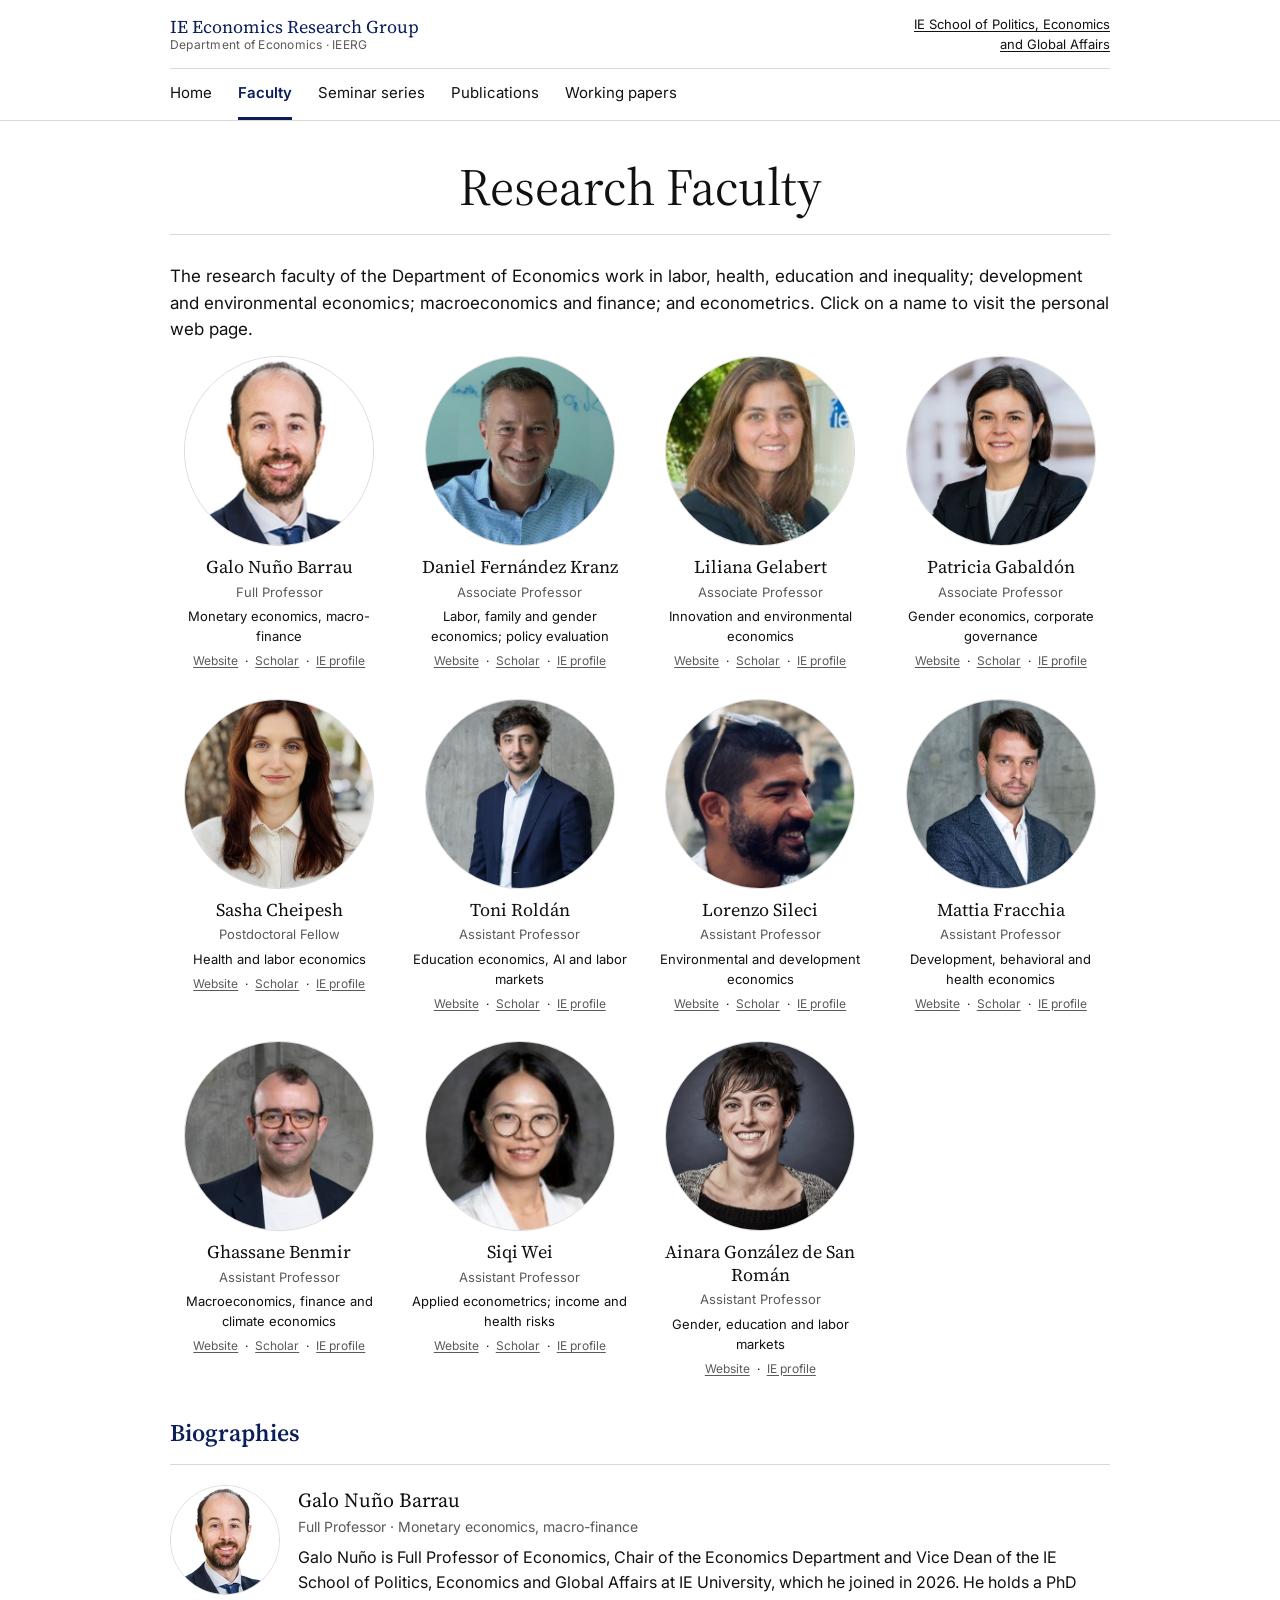
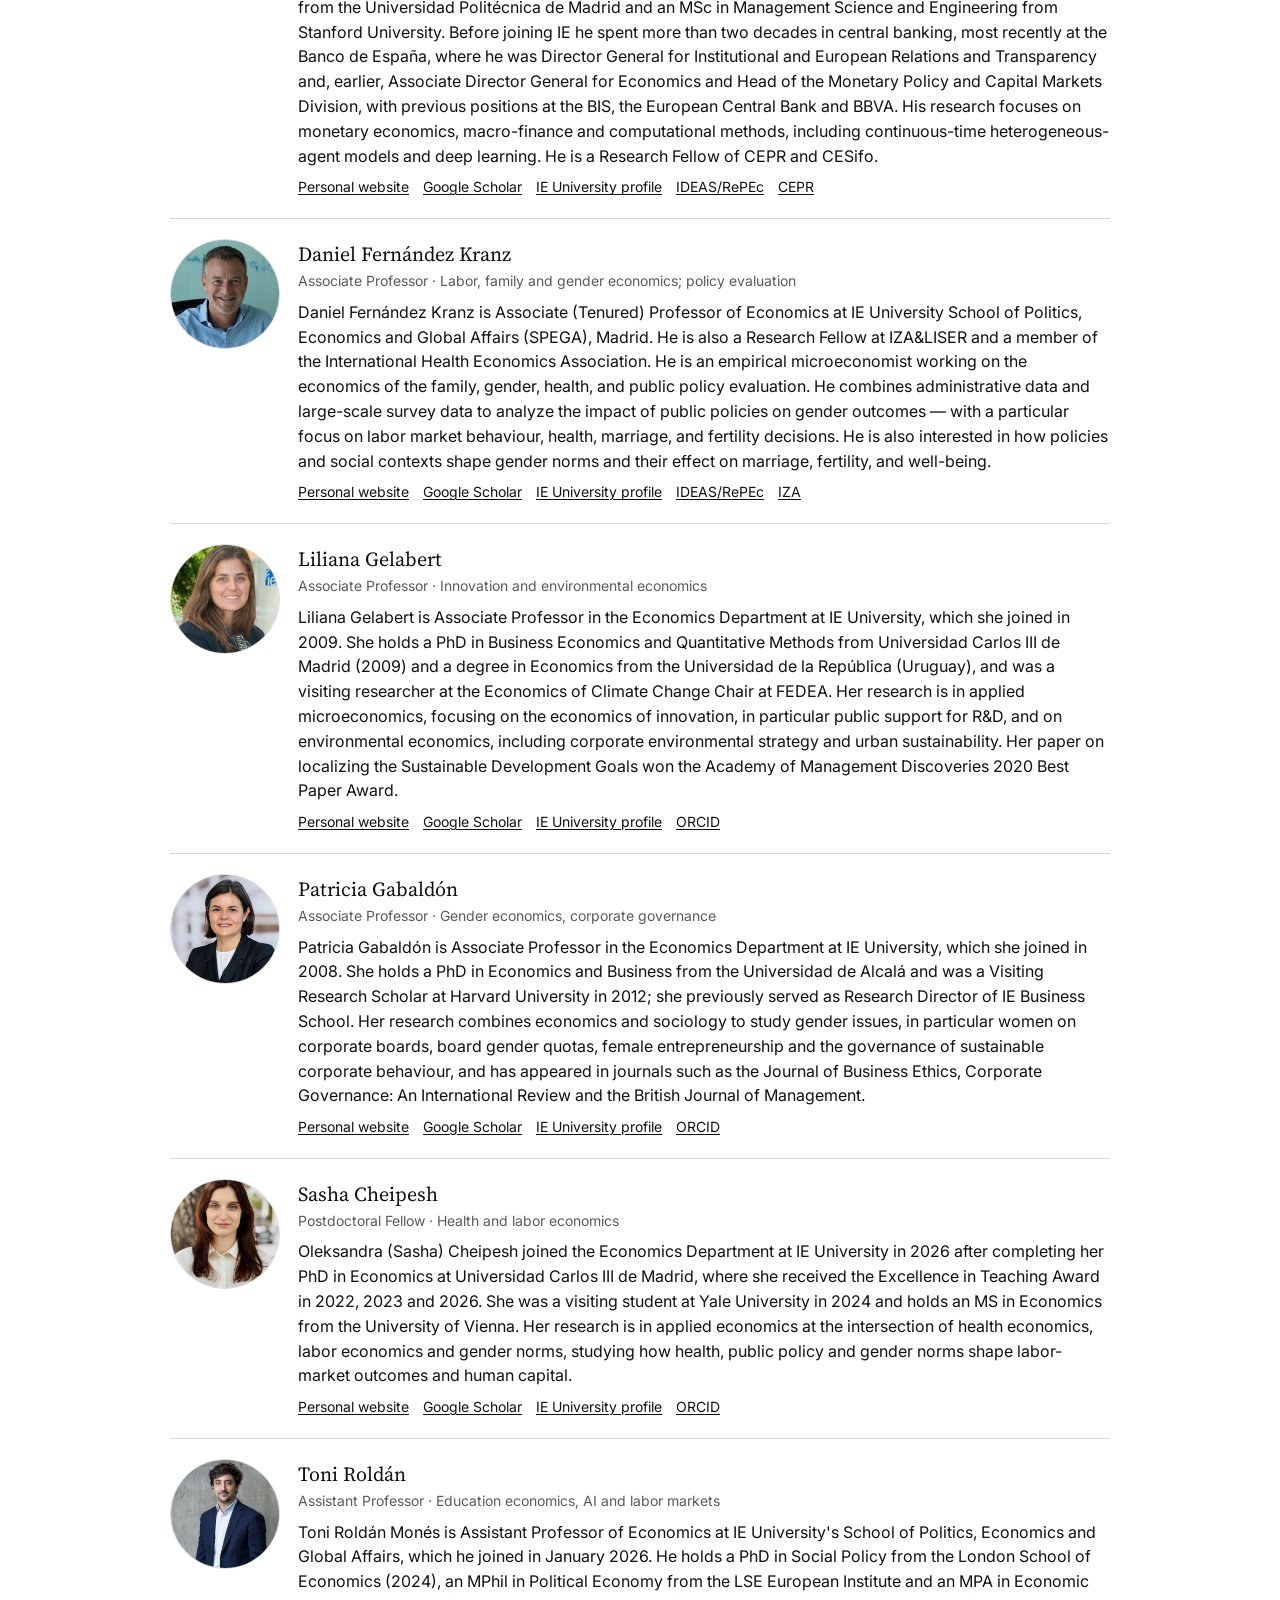
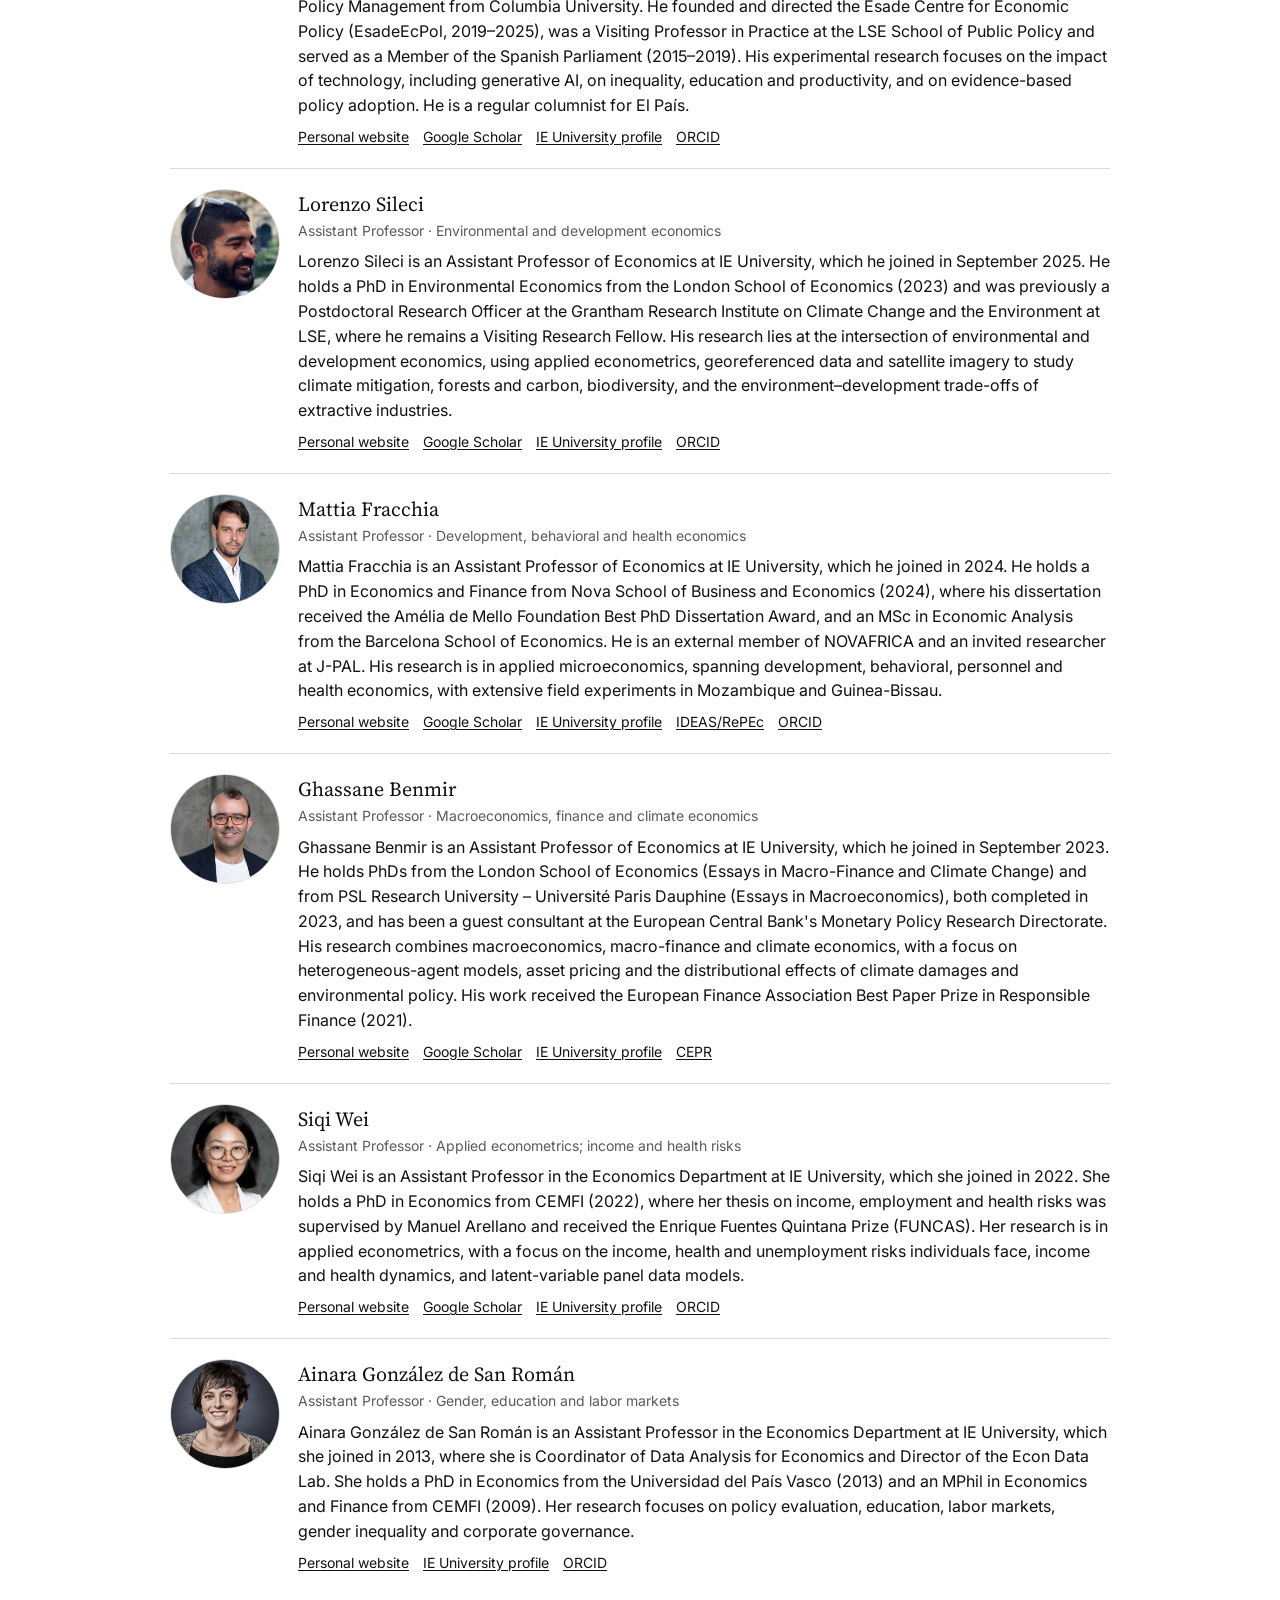
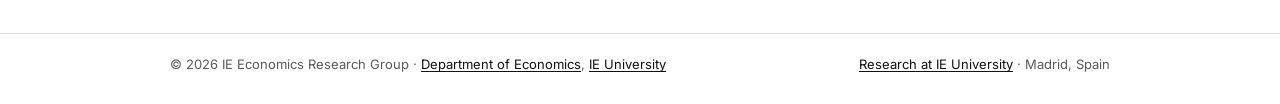
==== commit f7a67a45: "Faculty: Daniel Fernández Kranz bio from his own text Co-Authored-By: Claude Fable 5.2 <noreply@anth" ====
--- a/docs/faculty.html
+++ b/docs/faculty.html
@@ -135,7 +135,7 @@
         <div>
           <div class="bname">Daniel Fernández Kranz</div>
           <div class="btitle">Associate Professor · Labor, family and gender economics; policy evaluation</div>
-          <p>Daniel Fernández Kranz is Associate Professor of Economics at IE University, which he joined in 2008. He holds a PhD in Economics from the University of Chicago and previously worked at Saint Louis University (Madrid campus) and as an economic consultant at NERA. He is an empirical microeconomist studying the economics of the family, labor markets, gender and health. His work examines how family law and family-friendly labor policies shape fertility, women&#x27;s careers, intimate partner violence and children&#x27;s outcomes, and how digital technologies affect adolescent mental health. His research has appeared in the Journal of Public Economics and the Journal of Health Economics, among others, and he is a Research Fellow of IZA.</p>
+          <p>Daniel Fernández Kranz is Associate (Tenured) Professor of Economics at IE University School of Politics, Economics and Global Affairs (SPEGA), Madrid. He is also a Research Fellow at IZA&amp;LISER and a member of the International Health Economics Association. He is an empirical microeconomist working on the economics of the family, gender, health, and public policy evaluation. He combines administrative data and large-scale survey data to analyze the impact of public policies on gender outcomes — with a particular focus on labor market behaviour, health, marriage, and fertility decisions. He is also interested in how policies and social contexts shape gender norms and their effect on marriage, fertility, and well-being.</p>
           <div class="blinks"><a href="https://danielfernandezkranz.com/" target="_blank" rel="noopener">Personal website</a><a href="https://scholar.google.com/citations?user=xUuqxsMAAAAJ" target="_blank" rel="noopener">Google Scholar</a><a href="https://www.ie.edu/university/about/faculty/daniel-fernandez-kranz/" target="_blank" rel="noopener">IE University profile</a><a href="https://ideas.repec.org/f/pfe501.html" target="_blank" rel="noopener">IDEAS/RePEc</a><a href="https://www.iza.org/person/3464/daniel-fernandez-kranz" target="_blank" rel="noopener">IZA</a></div>
         </div>
       </div>
